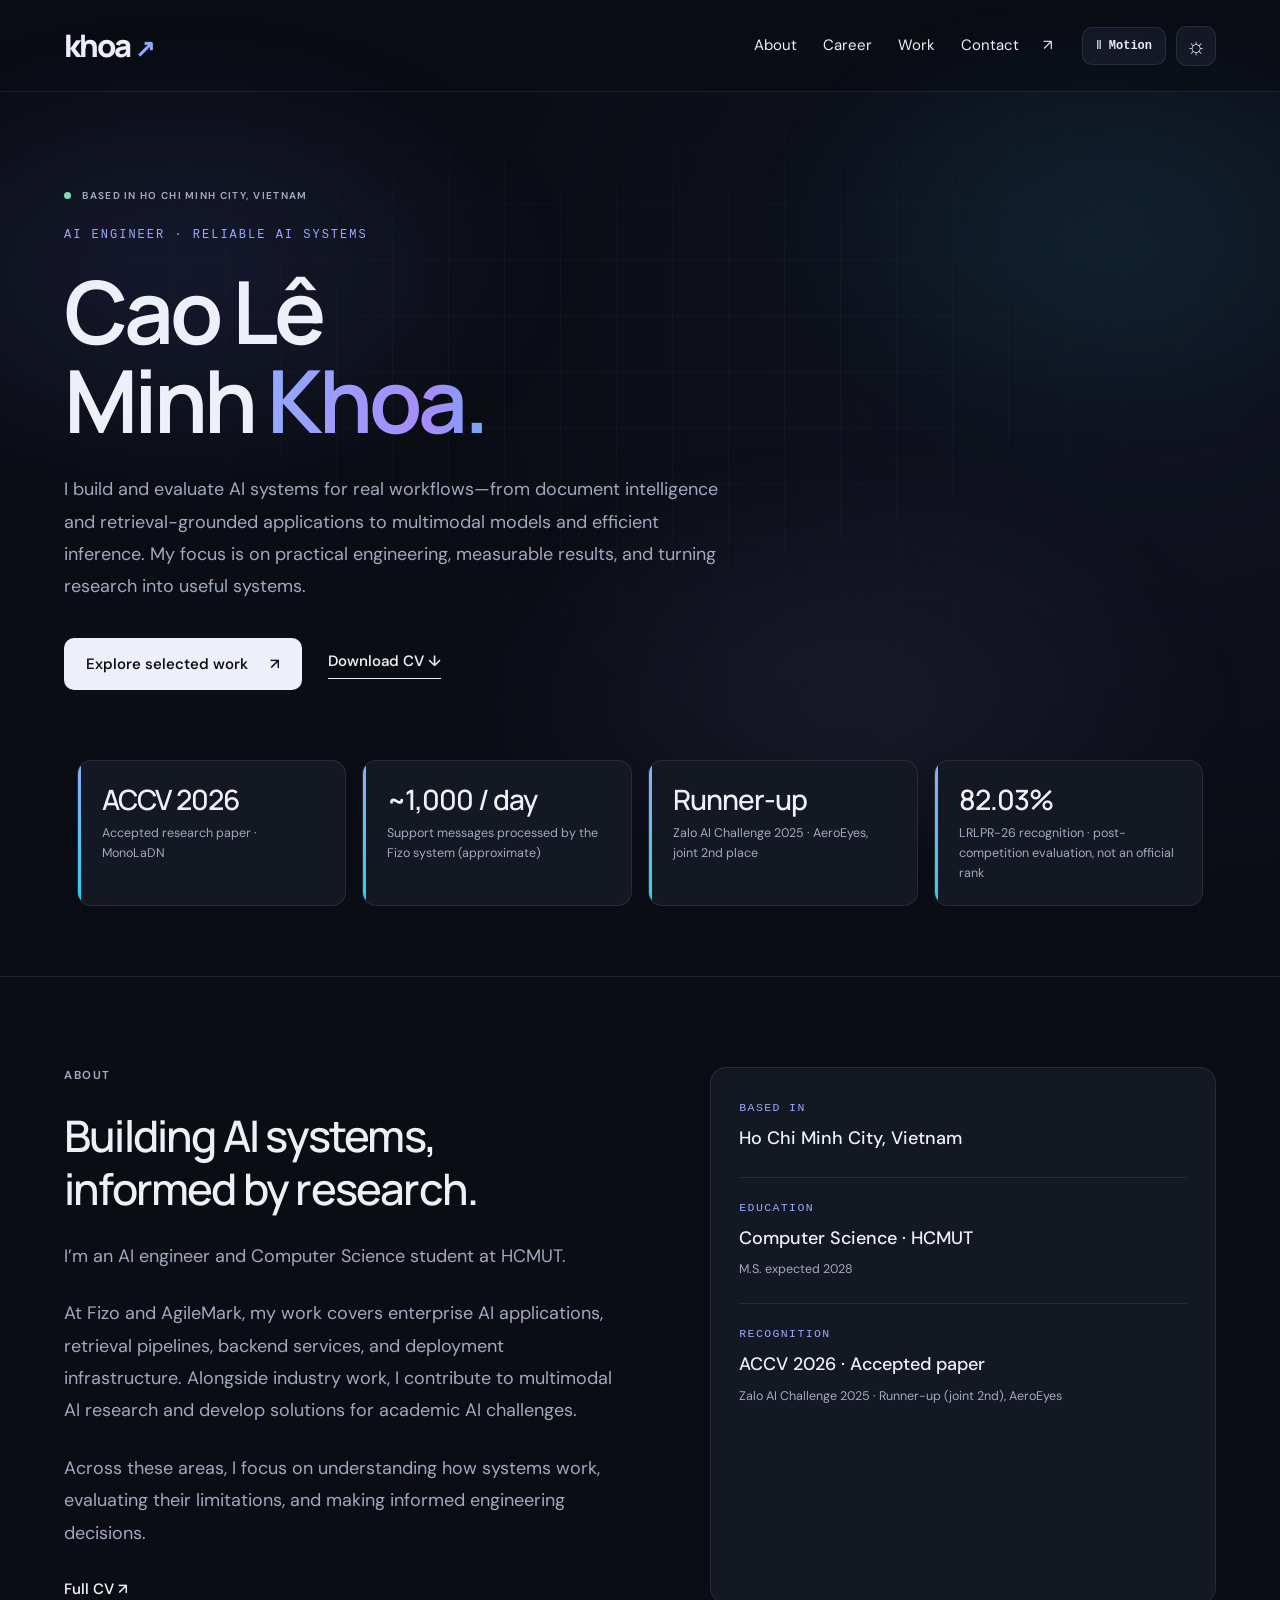
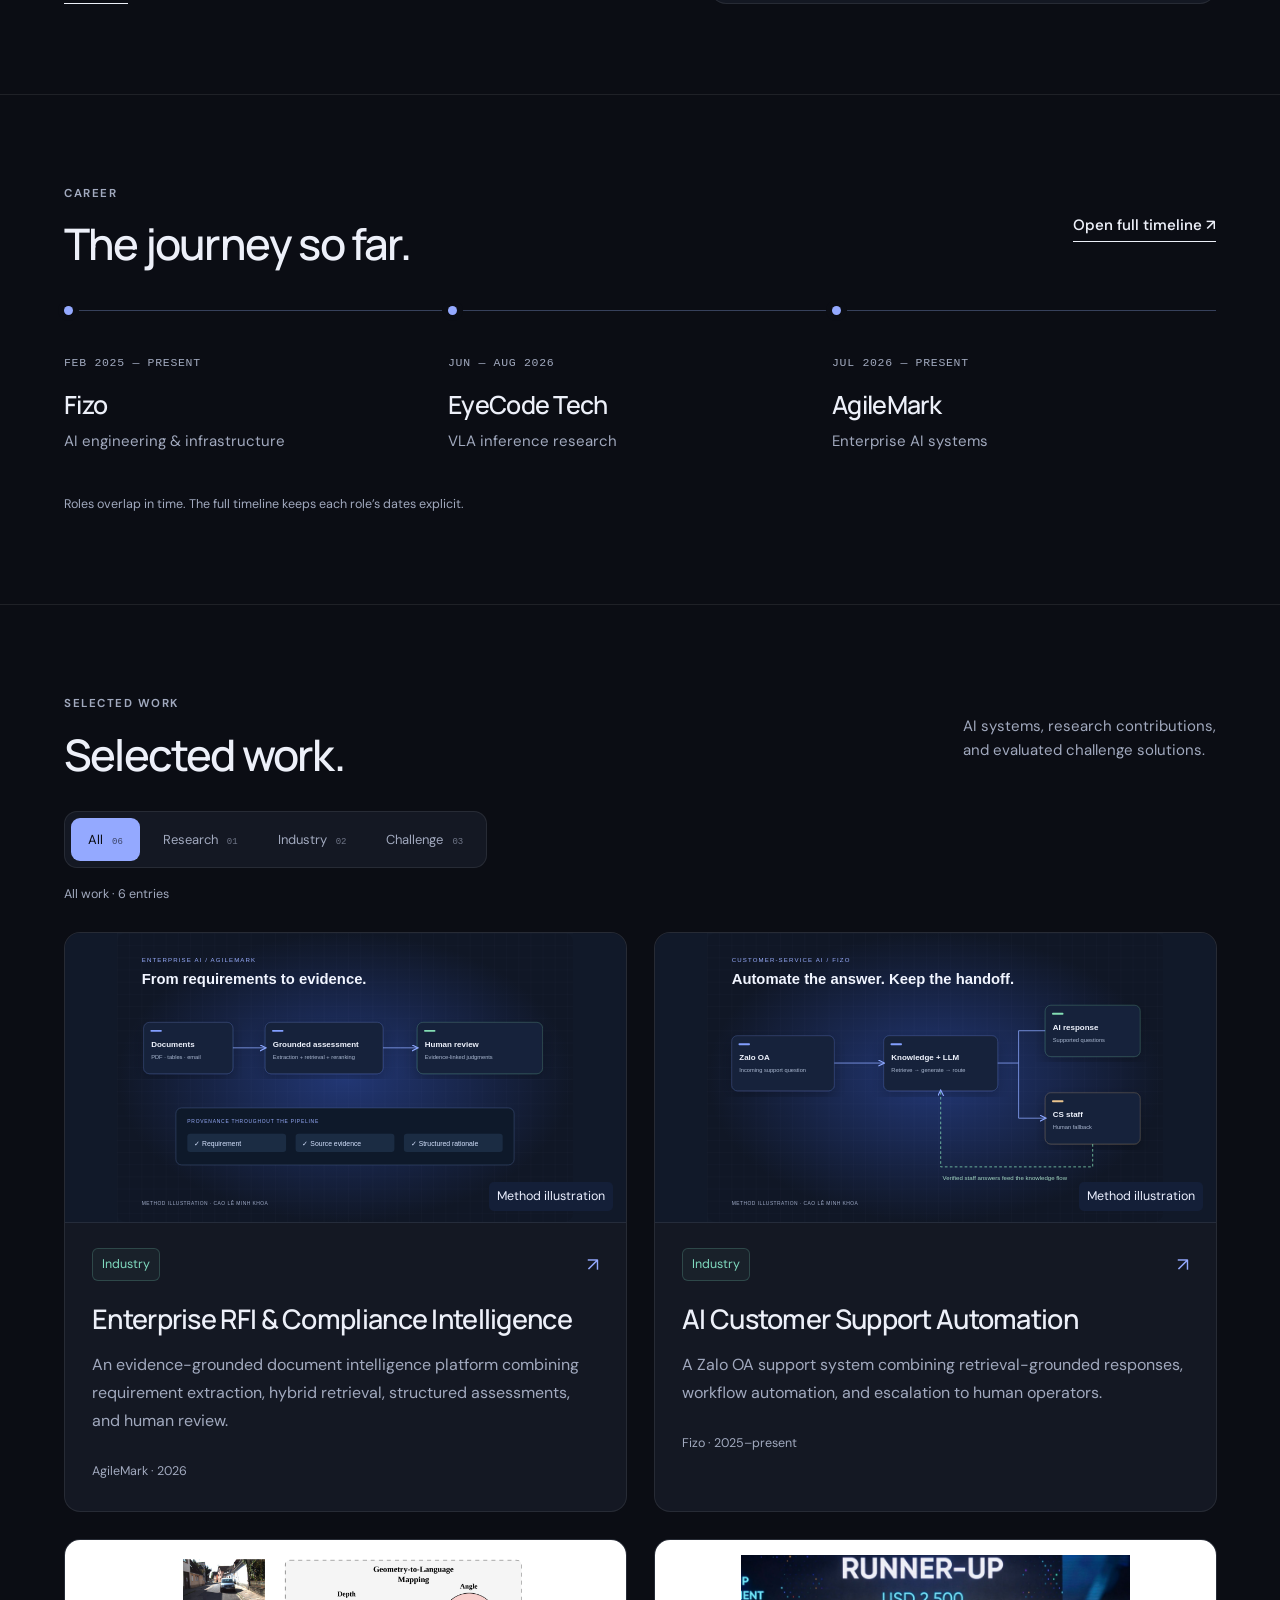
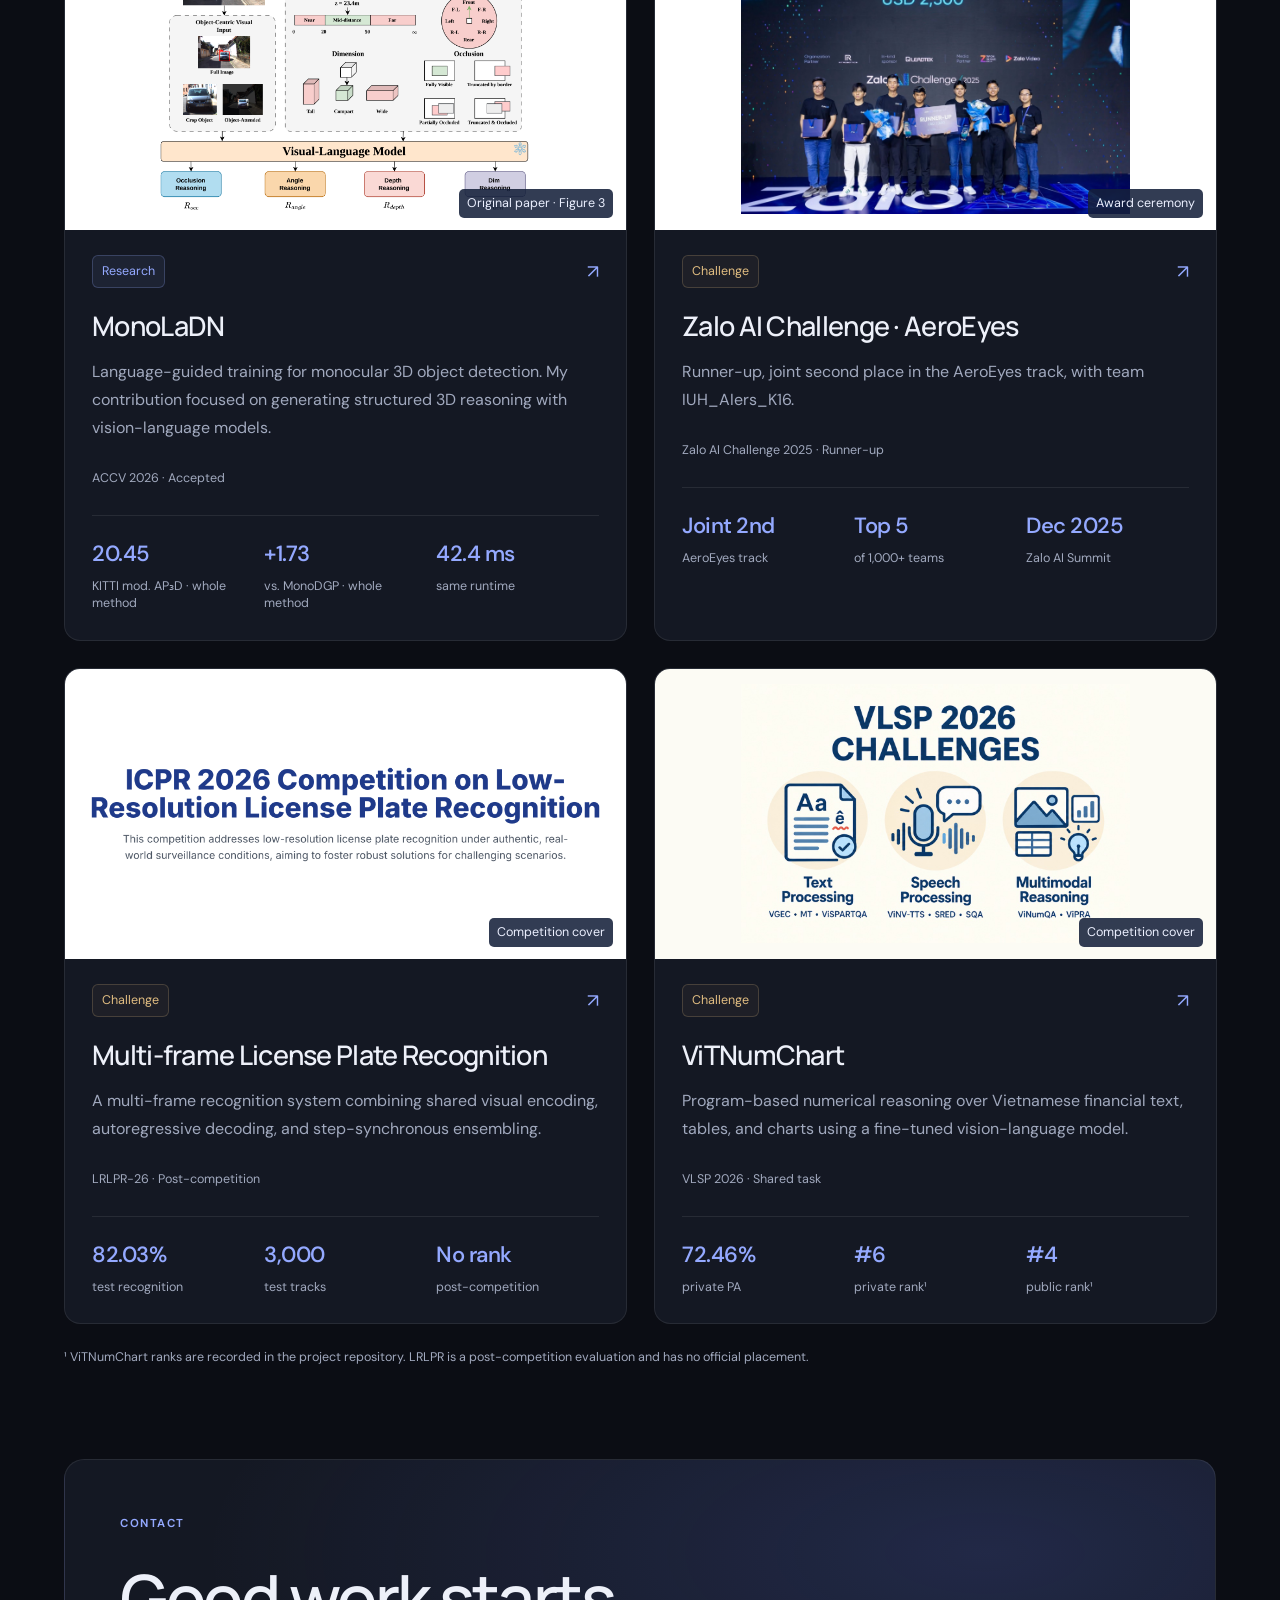
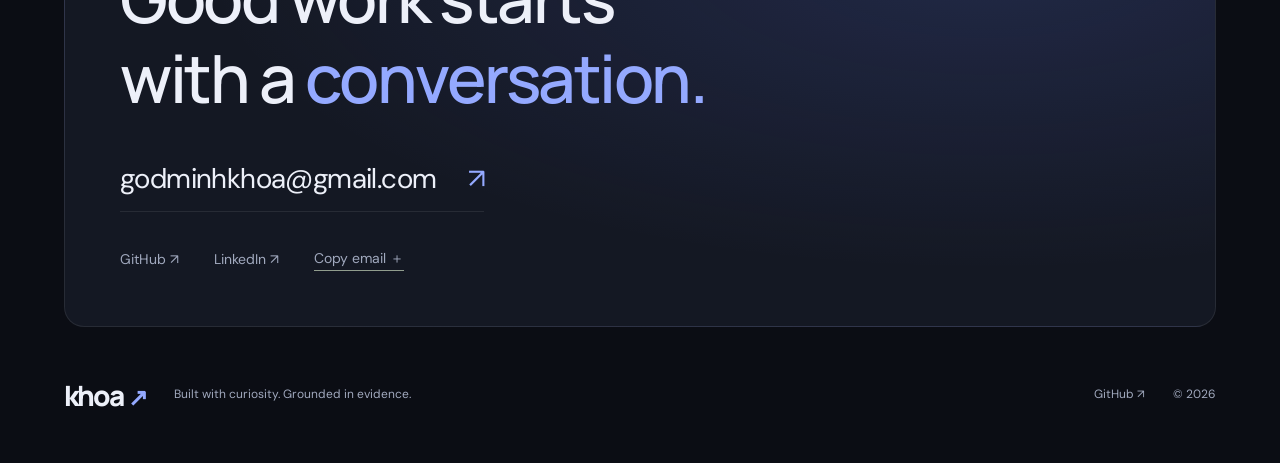
==== index.html @ c5e7ae1d "Add AeroEyes runner-up evidence page with award photo and sources Joint second place in the AeroEyes" ====
<!doctype html><html lang="en"><head><meta charset="utf-8"><meta name="viewport" content="width=device-width, initial-scale=1"><meta name="theme-color" content="#0b0d14"><title>AI Engineer — Cao Lê Minh Khoa</title><meta name="description" content="Cao Lê Minh Khoa is an AI engineer building and evaluating AI systems: document intelligence, retrieval-grounded applications, multimodal models and efficient inference."><meta property="og:type" content="website"><meta property="og:site_name" content="Cao Lê Minh Khoa"><meta property="og:title" content="AI Engineer — Cao Lê Minh Khoa"><meta property="og:description" content="Cao Lê Minh Khoa is an AI engineer building and evaluating AI systems: document intelligence, retrieval-grounded applications, multimodal models and efficient inference."><meta property="og:url" content="https://khoalearningcode.github.io/"><meta property="og:image" content="https://khoalearningcode.github.io/assets/og-image.png"><meta property="og:image:width" content="1200"><meta property="og:image:height" content="630"><meta property="og:image:alt" content="Cao Lê Minh Khoa — AI Engineer · Reliable AI Systems"><meta name="twitter:card" content="summary_large_image"><meta name="twitter:title" content="AI Engineer — Cao Lê Minh Khoa"><meta name="twitter:description" content="Cao Lê Minh Khoa is an AI engineer building and evaluating AI systems: document intelligence, retrieval-grounded applications, multimodal models and efficient inference."><meta name="twitter:image" content="https://khoalearningcode.github.io/assets/og-image.png"><link rel="canonical" href="https://khoalearningcode.github.io/"><link rel="icon" href="assets/favicon.svg" type="image/svg+xml"><link rel="stylesheet" href="assets/site.css?v=4"></head><body><a class="skip" href="#main">Skip to content</a><header><a class="brand" href="index.html" aria-label="Khoa home">khoa<span>↗</span></a><nav aria-label="Main navigation"><a href="index.html#about">About</a><a href="career.html">Career</a><a href="index.html#work">Work</a><a class="nav-contact" href="index.html#contact">Contact <span>↗</span></a></nav><div class="header-tools"><button class="motion-toggle" type="button" aria-pressed="false" aria-label="Pause decorative motion" title="Pause or resume decorative motion">Ⅱ Motion</button><button class="theme-toggle" type="button" aria-label="Switch to light theme" title="Change color theme">☼</button></div></header><main id="main"><section class="hero"><div class="hero-copy"><p class="eyebrow"><span class="status-dot"></span> BASED IN HO CHI MINH CITY, VIETNAM</p><p class="role-label">AI ENGINEER · RELIABLE AI SYSTEMS</p><h1>Cao Lê<br>Minh <em>Khoa.</em></h1><p class="intro">I build and evaluate AI systems for real workflows—from document intelligence and retrieval-grounded applications to multimodal models and efficient inference. My focus is on practical engineering, measurable results, and turning research into useful systems.</p><div class="hero-actions"><a class="button" href="#work">Explore selected work <span>↗</span></a><a class="text-link" href="assets/Cao-Le-Minh-Khoa-CV.pdf" target="_blank" rel="noopener">Download CV ↓</a></div><div class="hero-note"><span>ENGINEERING × RESEARCH</span><p>From evidence-backed AI workflows<br>to efficient visual intelligence.</p></div></div></section><section class="proof-strip" aria-label="Highlights"><div><strong>ACCV 2026</strong><span>Accepted research paper · MonoLaDN</span></div><div><strong>~1,000 / day</strong><span>Support messages processed by the Fizo system (approximate)</span></div><div><strong>Runner-up</strong><span><a href="projects/aeroeyes.html">Zalo AI Challenge 2025 · AeroEyes, joint 2nd place</a></span></div><div><strong>82.03%</strong><span>LRLPR-26 recognition · post-competition evaluation, not an official rank</span></div></section><section class="home-overview section" id="about"><div><p class="eyebrow">ABOUT</p><h2>Building AI systems,<br>informed by research.</h2><p>I’m an AI engineer and Computer Science student at HCMUT.</p><p>At Fizo and AgileMark, my work covers enterprise AI applications, retrieval pipelines, backend services, and deployment infrastructure. Alongside industry work, I contribute to multimodal AI research and develop solutions for academic AI challenges.</p><p>Across these areas, I focus on understanding how systems work, evaluating their limitations, and making informed engineering decisions.</p><a class="text-link" href="assets/Cao-Le-Minh-Khoa-CV.pdf" target="_blank" rel="noopener">Full CV ↗</a></div><div class="profile-facts"><div><span>BASED IN</span><strong>Ho Chi Minh City, Vietnam</strong></div><div><span>EDUCATION</span><strong>Computer Science · HCMUT</strong><small>M.S. expected 2028</small></div><div><span>RECOGNITION</span><strong>ACCV 2026 · Accepted paper</strong><small>Zalo AI Challenge 2025 · Runner-up (joint 2nd), AeroEyes</small></div></div></section><section class="career-preview section"><div class="section-heading"><div><p class="eyebrow">CAREER</p><h2>The journey so far.</h2></div><a class="text-link" href="career.html">Open full timeline ↗</a></div><div class="career-glance"><a href="career.html#fizo"><span>FEB 2025 — PRESENT</span><h3>Fizo</h3><p>AI engineering & infrastructure</p></a><a href="career.html#eyecode"><span>JUN — AUG 2026</span><h3>EyeCode Tech</h3><p>VLA inference research</p></a><a href="career.html#agilemark"><span>JUL 2026 — PRESENT</span><h3>AgileMark</h3><p>Enterprise AI systems</p></a></div><p class="timeline-note">Roles overlap in time. The full timeline keeps each role’s dates explicit.</p></section><section class="section work-hub" id="work"><div class="section-heading"><div><p class="eyebrow">SELECTED WORK</p><h2>Selected work.</h2></div><p>AI systems, research contributions,<br>and evaluated challenge solutions.</p></div><div class="work-filter-bar" role="group" aria-label="Filter work by activity type"><button type="button" data-filter="all" aria-pressed="true">All<span>05</span></button><button type="button" data-filter="research" aria-pressed="false">Research<span>01</span></button><button type="button" data-filter="industry" aria-pressed="false">Industry<span>02</span></button><button type="button" data-filter="challenge" aria-pressed="false">Challenge<span>02</span></button></div><p class="filter-summary" id="filter-status" role="status">All work · 5 entries</p><div class="activity-grid"><a class="activity-card" data-category="industry" href="projects/compliance.html"><div class="activity-image "><img src="assets/projects/compliance.svg" alt="RFI & compliance intelligence — Method illustration" loading="lazy"><span>Method illustration</span></div><div class="activity-copy"><p class="activity-meta"><span class="category-pill category-industry">Industry</span><span>↗</span></p><h3>Enterprise RFI &amp; Compliance Intelligence</h3><p>An evidence-grounded document intelligence platform combining requirement extraction, hybrid retrieval, structured assessments, and human review.</p><small>AgileMark · 2026</small></div></a><a class="activity-card" data-category="industry" href="projects/customer-support.html"><div class="activity-image "><img src="assets/projects/support.svg" alt="AI customer support — Method illustration" loading="lazy"><span>Method illustration</span></div><div class="activity-copy"><p class="activity-meta"><span class="category-pill category-industry">Industry</span><span>↗</span></p><h3>AI Customer Support Automation</h3><p>A Zalo OA support system combining retrieval-grounded responses, workflow automation, and escalation to human operators.</p><small>Fizo · 2025–present</small></div></a><a class="activity-card" data-category="research" href="projects/monoladn.html"><div class="activity-image original-media"><img src="assets/projects/monoladn-fig3.png" alt="MonoLaDN — Original paper · Figure 3" loading="lazy"><span>Original paper · Figure 3</span></div><div class="activity-copy"><p class="activity-meta"><span class="category-pill category-research">Research</span><span>↗</span></p><h3>MonoLaDN</h3><p>Language-guided training for monocular 3D object detection. My contribution focused on generating structured 3D reasoning with vision-language models.</p><small>ACCV 2026 · Accepted</small><div class="card-results"><div><strong>20.45</strong><span>KITTI mod. AP₃D · whole method</span></div><div><strong>+1.73</strong><span>vs. MonoDGP · whole method</span></div><div><strong>42.4 ms</strong><span>same runtime</span></div></div></div></a><a class="activity-card" data-category="challenge" href="projects/aeroeyes.html"><div class="activity-image original-media"><img src="assets/projects/zalo-runner-up.jpg" alt="Zalo AI Challenge 2025 award ceremony: the AeroEyes runner-up team on stage" loading="lazy"><span>Award ceremony</span></div><div class="activity-copy"><p class="activity-meta"><span class="category-pill category-challenge">Challenge</span><span>↗</span></p><h3>Zalo AI Challenge · AeroEyes</h3><p>Runner-up, joint second place in the AeroEyes track, with team IUH_AIers_K16.</p><small>Zalo AI Challenge 2025 · Runner-up</small><div class="card-results"><div><strong>Joint 2nd</strong><span>AeroEyes track</span></div><div><strong>Top 5</strong><span>of 1,000+ teams</span></div><div><strong>Dec 2025</strong><span>Zalo AI Summit</span></div></div></div></a><a class="activity-card" data-category="challenge" href="projects/lrlpr.html"><div class="activity-image original-media"><img src="assets/projects/lrlpr-competition.png" alt="ICPR 2026 Competition on Low-Resolution License Plate Recognition" loading="lazy"><span>Competition cover</span></div><div class="activity-copy"><p class="activity-meta"><span class="category-pill category-challenge">Challenge</span><span>↗</span></p><h3>Multi-frame License Plate Recognition</h3><p>A multi-frame recognition system combining shared visual encoding, autoregressive decoding, and step-synchronous ensembling.</p><small>LRLPR-26 · Post-competition</small><div class="card-results"><div><strong>82.03%</strong><span>test recognition</span></div><div><strong>3,000</strong><span>test tracks</span></div><div><strong>No rank</strong><span>post-competition</span></div></div></div></a><a class="activity-card" data-category="challenge" href="projects/vitnumchart.html"><div class="activity-image original-media"><img src="assets/projects/vitnumchart-competition.jpg" alt="VLSP 2026 Challenges: text processing, speech processing and multimodal reasoning" loading="lazy"><span>Competition cover</span></div><div class="activity-copy"><p class="activity-meta"><span class="category-pill category-challenge">Challenge</span><span>↗</span></p><h3>ViTNumChart</h3><p>Program-based numerical reasoning over Vietnamese financial text, tables, and charts using a fine-tuned vision-language model.</p><small>VLSP 2026 · Shared task</small><div class="card-results"><div><strong>72.46%</strong><span>private PA</span></div><div><strong>#6</strong><span>private rank¹</span></div><div><strong>#4</strong><span>public rank¹</span></div></div></div></a></div><p class="rank-footnote">¹ ViTNumChart ranks are recorded in the project repository. LRLPR is a post-competition evaluation and has no official placement.</p><div class="work-empty" hidden><p>No self projects to share yet.</p></div></section><section class="contact section" id="contact"><p class="eyebrow">CONTACT</p><h2>Good work starts<br>with a <em>conversation.</em></h2><a class="email-link" href="mailto:godminhkhoa@gmail.com">godminhkhoa@gmail.com <span>↗</span></a><div class="socials"><a href="https://github.com/khoalearningcode" target="_blank" rel="noopener">GitHub ↗</a><a href="https://www.linkedin.com/in/cao-khoa-1b09141b8/" target="_blank" rel="noopener">LinkedIn ↗</a><button id="copy-email" type="button">Copy email <span>＋</span></button><span id="copy-status" role="status"></span></div></section></main><footer><a class="brand" href="index.html">khoa<span>↗</span></a><p>Built with curiosity. Grounded in evidence.</p><a href="https://github.com/khoalearningcode">GitHub ↗</a><span>© 2026</span></footer><a class="to-top" href="#main" aria-label="Back to top">↑</a><dialog class="image-dialog"><button class="close-dialog" aria-label="Close image">×</button><img alt=""><p></p></dialog><script src="assets/main.js?v=13"></script><script src="assets/fx.js?v=2" defer></script></body></html>
---- assets/site.css ----
/* ===== style.css ===== */
@import url('https://fonts.googleapis.com/css2?family=DM+Sans:wght@400;450;500;550;600;650;700&family=Manrope:wght@400;500;600;650;700;750;800&display=swap');
:root{--paper:#f6f5f0;--ink:#202723;--muted:#626b65;--blue:#254ee8;--line:#dcded5;--serif:Georgia,'Times New Roman',serif}
*{box-sizing:border-box}
html{scroll-behavior:smooth;scroll-padding-top:100px}
body{margin:0;background:var(--paper);color:var(--ink);font-family:'DM Sans',sans-serif;font-size:16px;line-height:1.65}
a{color:inherit;text-decoration:none}
button{font:inherit}
a:focus-visible,button:focus-visible{outline:3px solid var(--blue);outline-offset:6px}
header,main,footer{max-width:1440px;margin:auto}
header{height:108px;padding:0 6%;display:flex;justify-content:space-between;align-items:center;border-bottom:1px solid var(--line)}
.brand{font-family:Manrope,sans-serif;font-weight:800;font-size:30px;letter-spacing:-2px}
.brand span{color:var(--blue);font-size:24px;margin-left:5px}
nav{display:flex;gap:36px;align-items:center;font-size:14px}
nav a:hover,.text-link:hover,.socials a:hover{color:var(--blue)}
.nav-contact{border-bottom:1px solid var(--ink);padding-bottom:4px;margin-left:24px}
.nav-contact span{margin-left:20px}
.hero{padding:90px 6% 70px;display:grid;grid-template-columns:1.25fr 1fr;gap:5%;align-items:center;min-height:730px}
.eyebrow{font-size:11px;letter-spacing:1.6px;font-weight:650;line-height:1.6;margin:0 0 25px}
.status-dot{display:inline-block;width:7px;height:7px;background:var(--blue);border-radius:50%;margin-right:8px}
h1,h2,h3,p{margin-top:0}
h1,h2,h3{font-family:Manrope,sans-serif;font-weight:550;line-height:1.12;letter-spacing:-2px}
h1{font-size:clamp(48px,5.3vw,78px);margin-bottom:28px}
em{font-family:var(--serif);font-weight:400;color:var(--blue)}
.intro{max-width:490px;color:var(--muted);font-size:17px;line-height:1.8}
.hero-actions{display:flex;align-items:center;gap:28px;margin-top:34px}
.button{display:inline-flex;background:var(--blue);color:white;padding:14px 24px;border-radius:3px;gap:32px;font-size:14px;font-weight:550;transition:background .2s,transform .2s}
.button:hover{background:#1738b1;transform:translateY(-2px)}
.text-link{font-size:14px;font-weight:550;border-bottom:1px solid currentColor;padding-bottom:4px}
.hero-note{display:flex;align-items:center;gap:24px;margin-top:65px}
.hero-note>span{font-size:9px;letter-spacing:1px;writing-mode:vertical-rl;transform:rotate(180deg)}
.hero-note p{font-size:12px;line-height:1.6;border-left:1px solid var(--line);padding-left:22px;margin:0;color:var(--muted)}
.section{padding:100px 6%}
.section-heading{display:flex;align-items:flex-end;justify-content:space-between;gap:30px;margin-bottom:42px}
.section-heading .eyebrow{margin-bottom:15px}
h2{font-size:clamp(32px,3.2vw,46px);margin-bottom:0}
.section-heading>p{color:var(--muted);font-size:14px;margin:0}
h3{font-size:25px;letter-spacing:-.7px;margin-bottom:12px}
.publication{display:grid;grid-template-columns:230px 1fr;gap:50px;padding:40px 0 50px;border-top:1px solid #d4d5ca}
.badge{font-size:9px;letter-spacing:1px;color:var(--blue);border:1px solid #254ee855;padding:5px 9px;display:inline-block;margin-bottom:15px}
.publication h3{font-size:26px;max-width:730px;line-height:1.35}
.authors{font-size:11px;color:var(--muted);max-width:650px}
.publication p:not(.authors){font-size:14px;color:var(--muted);max-width:700px}
.education{margin-top:45px}
.education .eyebrow{margin-bottom:14px}
.education p:not(.eyebrow){font-size:13px;margin-bottom:10px}
.education p span{display:block;font-size:11px;color:var(--muted)}
.contact{background:#e5e9df;position:relative}
.contact h2{font-size:clamp(42px,5.5vw,76px)}
.email-link{font-size:clamp(19px,2.3vw,32px);display:inline-block;border-bottom:1px solid #9ea99b;margin-top:38px;padding-bottom:9px;letter-spacing:-.6px}
.email-link span{color:var(--blue);margin-left:25px}
.socials{display:flex;gap:28px;align-items:center;margin-top:35px;font-size:13px;flex-wrap:wrap}
.socials button{background:none;border:0;padding:0;border-bottom:1px solid #919d8d;cursor:pointer;color:inherit}
.socials button:hover{color:var(--blue)}
#copy-status{font-size:12px;color:var(--blue)}
footer{padding:40px 6%;display:flex;align-items:center;gap:28px;font-size:11px;color:var(--muted)}
footer p{margin:0 auto 0 0}
.skip{position:fixed;top:-100px;left:20px;background:var(--blue);color:white;padding:12px;z-index:5}
.skip:focus{top:10px}
.case-main{padding:45px 6% 90px}
.back-link{font-size:13px;color:var(--muted)}
.case-hero{padding:65px 0 50px;max-width:900px}
.case-hero h1{font-size:clamp(44px,6vw,78px)}
.case-description{font-size:21px;color:var(--muted);max-width:680px}
.case-tags{font-size:12px;color:var(--blue)}
.case-flow{padding:65px 35px;background:#e8ece3;display:flex;justify-content:center;align-items:center;gap:20px;flex-wrap:wrap}
.case-flow span{border:1px solid #bdc7b4;background:var(--paper);padding:16px 24px;font-size:13px}
.case-flow span+span:before{content:'→';margin-left:-44px;margin-right:24px;color:var(--blue)}
.diagram-note{font-size:10px;color:var(--muted);margin-top:8px}
.case-layout{display:grid;grid-template-columns:1fr 2fr;gap:90px;margin:65px 0}
.case-layout aside p{font-size:14px;color:var(--muted)}
.case-layout aside h3{font-size:28px;color:var(--blue)}
.case-body section{margin-bottom:45px}
.case-body .eyebrow{margin-bottom:12px}
.case-body h2{font-size:29px;margin-bottom:20px}
.case-body p{color:var(--muted);font-size:16px}
.limits{border-top:1px solid var(--line);padding-top:28px}
.limits p{font-size:13px}
@media(min-width:1500px){body{border-left:1px solid var(--line);border-right:1px solid var(--line);max-width:1440px;margin:auto}
}
@media(max-width:900px){header{height:85px}
.hero{padding-top:65px;gap:0;grid-template-columns:1.25fr .85fr;min-height:630px}
.hero-note{margin-top:40px}
.hero h1{font-size:52px}
.intro{font-size:15px}
.section{padding-top:75px;padding-bottom:75px}
.publication{grid-template-columns:170px 1fr;gap:30px}
.case-layout{gap:40px}
}
@media(max-width:640px){header{padding:0 6%;height:78px}
nav{gap:18px;font-size:12px}
.nav-contact{display:none}
.brand{font-size:27px}
.hero{display:flex;flex-direction:column;padding-top:50px;padding-bottom:35px;align-items:stretch;min-height:0}
.hero .eyebrow{font-size:8px;letter-spacing:1.2px}
.hero h1{font-size:51px;letter-spacing:-2.6px}
.intro{font-size:15px}
.hero-actions{gap:24px;margin-top:27px}
.hero-note{margin-top:30px}
.section{padding:60px 6%}
.section-heading{display:block;margin-bottom:28px}
.section-heading>p{margin-top:18px;font-size:13px}
.section-heading>p br{display:none}
h2{font-size:33px;letter-spacing:-1.3px}
.publication{grid-template-columns:1fr;gap:24px;padding:28px 0 35px}
.publication h3{font-size:23px}
.education{margin-top:30px}
.contact h2{font-size:43px}
.email-link{font-size:21px;margin-top:28px}
.email-link span{margin-left:12px}
.socials{gap:24px;font-size:12px}
footer{flex-wrap:wrap;padding:28px 6%;gap:14px}
footer p{font-size:9px;width:calc(100% - 80px);margin:0}
footer>a:not(.brand){margin-left:auto}
.case-main{padding-top:30px}
.case-hero{padding-top:45px}
.case-hero h1{font-size:45px}
.case-hero .eyebrow{font-size:9px}
.case-description{font-size:18px}
.case-flow{flex-direction:column;padding:30px 20px;gap:25px}
.case-flow span{width:100%;text-align:center;position:relative}
.case-flow span+span:before{position:absolute;content:'↓';top:-28px;left:50%;margin:0}
.case-layout{grid-template-columns:1fr;gap:40px;margin:40px 0}
.case-layout aside{border-bottom:1px solid var(--line);padding-bottom:30px}
.case-body h2{font-size:27px}
.case-body p{font-size:15px}
}
@media(prefers-reduced-motion:reduce){html{scroll-behavior:auto}
*{transition:none!important}
}
/* Larger editorial typography and a more expressive visual system. */
:root{--paper:#f5f3ec;--ink:#18231f;--muted:#535f58;--blue:#244fe5;--line:#d1d7ca}
body{font-size:18px}
header{height:112px}
.brand{font-size:38px}
nav{font-size:17px;gap:40px}
.nav-contact{padding:9px 18px;border:1px solid #bbc5b7;border-radius:30px;margin-left:10px}
.hero{padding:76px 6% 65px;grid-template-columns:1.2fr 1fr;gap:4%;min-height:790px}
.hero h1{font-size:clamp(62px,6.4vw,94px);letter-spacing:-4.8px;line-height:1.04}
.hero h1 em{display:inline-block}
.eyebrow{font-size:13px;letter-spacing:1.5px}
.intro{font-size:20px;line-height:1.7;max-width:550px}
.hero-actions{margin-top:35px}
.button{font-size:17px;padding:17px 27px;border-radius:7px;box-shadow:0 8px 20px #244fe518}
.text-link{font-size:17px}
.hero-note{margin-top:42px}
.hero-note>span{font-size:10px}
.hero-note p{font-size:14px}
.section{padding-top:110px;padding-bottom:110px}
.section-heading{margin-bottom:48px}
.section-heading>p{font-size:17px;line-height:1.6}
h2{font-size:clamp(40px,4.1vw,60px);letter-spacing:-2.5px}
.publication{grid-template-columns:250px 1fr;padding-top:45px;gap:45px}
.badge{font-size:12px;padding:7px 12px;background:#ffffff66;border-radius:5px}
.publication h3{font-size:32px;line-height:1.3;letter-spacing:-1px}
.authors{font-size:14px;line-height:1.7}
.publication p:not(.authors){font-size:17px}
.education p:not(.eyebrow){font-size:17px}
.education p span{font-size:14px}
.contact{background:#17392e;color:#f2f5e8;border-radius:28px 28px 0 0}
.contact em{color:#dbff9b}
.contact .eyebrow{color:#cfdeb9}
.contact h2{font-size:clamp(55px,6.8vw,95px);letter-spacing:-4px}
.email-link{font-size:clamp(25px,3vw,42px);border-color:#9dad88}
.email-link span{color:#dbff9b}
.socials{font-size:16px;gap:35px}
.socials a:hover,.socials button:hover,#copy-status{color:#dbff9b}
footer{font-size:13px;padding-top:45px;padding-bottom:45px}
footer .brand{font-size:32px}
.case-hero h1{font-size:clamp(58px,6.8vw,92px);letter-spacing:-4px}
.case-description{font-size:25px}
.case-tags{font-size:16px}
.back-link{font-size:16px}
.case-flow{border-radius:15px;background:#e3e9da;padding:70px 30px}
.case-flow span{font-size:16px;border-radius:7px}
.diagram-note{font-size:12px}
.case-layout aside h3{font-size:34px}
.case-layout aside p{font-size:17px}
.case-body h2{font-size:36px}
.case-body p{font-size:19px}
.limits p{font-size:16px}
@media(max-width:1000px) and (min-width:641px){.hero h1{font-size:64px;letter-spacing:-3px}
.intro{font-size:18px}
.publication{grid-template-columns:190px 1fr;gap:30px}
.publication h3{font-size:28px}
}
@media(max-width:640px){header{height:84px}
.brand{font-size:32px}
nav{font-size:14px;gap:18px}
.hero{padding-top:48px;padding-bottom:35px;min-height:0}
.hero .eyebrow{font-size:10px;letter-spacing:1px}
.hero h1{font-size:57px;letter-spacing:-3.4px;line-height:1.06}
.intro{font-size:18px;line-height:1.7}
.hero-actions{gap:22px}
.button{font-size:15px;padding:15px 21px}
.text-link{font-size:16px}
.hero-note p{font-size:13px}
.section{padding-top:65px;padding-bottom:65px}
h2{font-size:39px;letter-spacing:-1.8px}
.section-heading>p{font-size:16px}
.publication{grid-template-columns:1fr;gap:24px}
.publication h3{font-size:27px}
.authors{font-size:13px}
.publication p:not(.authors){font-size:17px}
.contact{border-radius:20px 20px 0 0}
.contact h2{font-size:50px;letter-spacing:-2.5px}
.email-link{font-size:22px;letter-spacing:-.8px}
.socials{font-size:15px;gap:22px}
footer{font-size:12px}
footer p{font-size:11px}
.case-hero h1{font-size:51px;letter-spacing:-2.7px}
.case-description{font-size:21px}
.case-tags{font-size:14px}
.case-flow{padding:35px 22px}
.case-flow span{font-size:16px}
.case-body h2{font-size:32px}
.case-body p{font-size:18px}
.case-layout aside p{font-size:17px}
.limits p{font-size:15px}
}
@media(max-width:360px){.hero h1{font-size:49px}
.email-link{font-size:20px}
.hero-actions{gap:16px}
.button{padding:14px 17px}
}
/* ===== experience.css ===== */
:root{color-scheme:dark;--paper:#0b0d14;--ink:#edf0f9;--muted:#a1a9be;--blue:#94a9ff;--line:#ffffff15;--surface:#141823;--surface2:#1a2030;--green:#7ce0b5;--shadow:#0006}
html[data-theme=light]{color-scheme:light;--paper:#f4f6fc;--ink:#18223c;--muted:#56617a;--blue:#385bd2;--line:#253f6b20;--surface:#fff;--surface2:#e9eef9;--green:#1c8160;--shadow:#34497b13}
body{background:var(--paper);color:var(--ink);font-size:18px;max-width:none;border:0;background-image:radial-gradient(ellipse 700px 600px at 90% 6%,#5575de12,transparent);transition:background-color .3s,color .3s}
body:has(dialog[open]){overflow:hidden}
header,main,footer{max-width:1280px}
header{position:sticky;top:0;z-index:20;height:92px;padding:0 5%;background:color-mix(in srgb,var(--paper) 84%,transparent);backdrop-filter:blur(18px);border-bottom:1px solid var(--line);gap:30px}
.brand{font-size:31px;color:var(--ink)}
.brand span{color:var(--blue)}
nav{margin-left:auto;gap:26px;font-size:15px}
nav>a{padding:9px 0}
.nav-contact{border:0;margin:0;padding:9px 0}
.theme-toggle{width:40px;height:40px;display:grid;place-items:center;border:1px solid var(--line);border-radius:11px;background:var(--surface);color:var(--ink);font-size:23px;cursor:pointer;flex-shrink:0}
.theme-toggle:hover{border-color:var(--blue);background:var(--surface2)}
.hero{min-height:670px;padding:70px 5% 55px;grid-template-columns:1fr 1fr;gap:7%;align-items:center}
.hero .eyebrow{font-size:10px;letter-spacing:1.3px;margin-bottom:22px;color:var(--muted)}
.role-label{font-family:monospace;font-size:12px;letter-spacing:2px;color:var(--blue);margin-bottom:20px}
.hero h1{font-size:clamp(64px,6.8vw,91px);line-height:1.03;letter-spacing:-4px;margin-bottom:28px;font-weight:650}
.hero h1 em{font:inherit;color:var(--blue)}
.intro{font-size:18px;line-height:1.8;color:var(--muted);max-width:510px}
.hero-actions{gap:26px}
.button{background:var(--ink);color:var(--paper);border-radius:10px;box-shadow:none;font-size:15px;padding:14px 22px;gap:22px}
.button:hover{background:var(--blue);color:var(--paper);box-shadow:0 12px 25px #647ed322}
.text-link{font-size:15px;color:var(--ink)}
.text-link:hover{color:var(--blue)}
.hero-note{display:none}
.status-dot{background:var(--green);box-shadow:0 0 10px #7ce0b545}
.prompt{color:#7ce0b5;margin-right:7px}
.section{padding:90px 5%}
.eyebrow{color:var(--muted);font-size:11px}
.section-heading{gap:30px;align-items:center;margin-bottom:30px}
h2{font-size:clamp(34px,3.4vw,47px);letter-spacing:-1.8px;line-height:1.2}
h2 em{font:inherit;color:var(--blue)}
.section-heading>p{font-size:15px;color:var(--muted)}
.publication{display:grid;grid-template-columns:.85fr 1.15fr;border:1px solid var(--line);border-radius:18px;background:var(--surface);padding:27px;gap:30px;align-items:center;box-shadow:0 20px 80px #00000009}
.publication h3{font-size:24px;line-height:1.35;letter-spacing:-.5px}
.badge{font-size:10px;background:#92aaff14;border-color:#92aaff44;color:var(--blue);padding:6px 10px}
.publication .authors{font-size:12px;color:var(--muted)}
.publication p:not(.authors){font-size:15px;color:var(--muted)}
.authors strong{color:var(--ink)}
.education{background:var(--surface);border:1px solid var(--line);border-radius:12px;padding:24px;margin-top:35px}
.education p:not(.eyebrow){font-size:15px}
.education p span{font-size:12px;color:var(--muted)}
.contact{border:1px solid var(--line);border-radius:20px;margin:0 5%;padding:55px;background:radial-gradient(ellipse at 80% 20%,#637bf82b,transparent 60%),var(--surface);color:var(--ink)}
.contact .eyebrow{color:var(--blue)}
.contact h2{font-size:clamp(44px,5.2vw,68px);letter-spacing:-2.5px}
.contact em{font:inherit;color:var(--blue)}
.email-link{font-size:28px;border-color:var(--line)}
.email-link span{color:var(--blue)}
.socials{font-size:14px;color:var(--muted)}
.socials a:hover,.socials button:hover,#copy-status{color:var(--blue)}
footer{padding:45px 5%;font-size:12px;color:var(--muted)}
footer .brand{font-size:28px}
.to-top{position:fixed;right:25px;bottom:25px;width:42px;height:42px;border:1px solid var(--line);border-radius:12px;background:var(--surface);display:grid;place-items:center;color:var(--ink);font-size:24px;box-shadow:0 5px 20px var(--shadow);opacity:0;transform:translateY(15px);transition:opacity .3s,transform .3s;pointer-events:none;z-index:15}
.to-top.visible{opacity:1;transform:none;pointer-events:auto}
.image-dialog{width:min(95vw,1500px);max-height:92vh;border:1px solid #8aa0ff55;border-radius:15px;background:var(--surface);padding:50px 20px 20px;color:var(--ink);box-shadow:0 35px 150px #0009}
.image-dialog::backdrop{background:#050811d9;backdrop-filter:blur(12px)}
.image-dialog img{display:block;max-width:100%;max-height:73vh;margin:auto;object-fit:contain;background:white;border-radius:6px}
.image-dialog p{font-size:13px;color:var(--muted);margin:17px 10px 0}
.close-dialog{position:absolute;right:12px;top:8px;border:0;background:none;color:var(--ink);font-size:30px;cursor:pointer;width:35px;height:35px}
.case-main{padding:40px 5% 80px}
.case-hero{padding-top:55px}
.case-hero h1{font-size:clamp(48px,5.4vw,74px);letter-spacing:-2.8px}
.case-description{font-size:22px}
.case-tags{font-size:14px;color:var(--blue)}
.case-cover{margin:10px 0 40px}
.case-cover button,.source-figure button{padding:0;border:1px solid var(--line);border-radius:15px;background:var(--surface);overflow:hidden;width:100%;cursor:zoom-in;display:block}
.case-cover img{width:100%;max-height:550px;object-fit:cover;display:block}
.case-cover figcaption,.source-figure figcaption{font-size:12px;color:var(--muted);margin-top:10px}
.case-flow{background:var(--surface);border:1px solid var(--line);border-radius:15px}
.case-flow span{background:var(--surface2);color:var(--ink);border-color:var(--line);font-size:14px}
.case-flow span+span:before{color:var(--blue)}
.diagram-note{color:var(--muted)}
.case-layout{gap:70px}
.case-layout aside p,.case-body p{color:var(--muted)}
.case-layout aside h3{color:var(--blue);font-size:30px}
.case-body h2{font-size:30px}
.case-body p{font-size:17px}
.limits{border-color:var(--line)}
.limits p{font-size:14px}
.source-figure{margin:25px 0}
.source-figure img{width:100%;display:block;background:#fff;padding:10px}
.page-progress{position:fixed;left:0;top:0;height:2px;background:var(--blue);width:0;z-index:50;box-shadow:0 0 12px var(--blue)}
@keyframes float{0%,100%{transform:translateY(0)}50%{transform:translateY(-9px)}}
@keyframes blink{50%{opacity:0}}
@media(min-width:1500px){body{max-width:none;border:0}
}
@media(max-width:1000px) and (min-width:641px){.hero{gap:30px}
.hero h1{font-size:70px}
.publication{grid-template-columns:1fr;padding:24px}
.hero .eyebrow{font-size:9px}
.contact{padding:45px}
}
@media(max-width:640px){header{height:76px;padding:0 6%;gap:15px}
.brand{font-size:28px}
nav{gap:17px;font-size:13px}
.nav-contact{display:none}
.theme-toggle{width:33px;height:33px;font-size:20px;border-radius:9px}
.hero{padding:45px 6% 35px;display:flex;flex-direction:column;gap:25px;min-height:0}
.hero .eyebrow{font-size:9px;letter-spacing:1px;margin-bottom:22px}
.role-label{font-size:10px;letter-spacing:1.5px}
.hero h1{font-size:67px;letter-spacing:-3.6px;margin-bottom:24px}
.intro{font-size:17px}
.hero-actions{gap:25px;margin-top:28px}
.button{font-size:14px;padding:13px 20px}
.text-link{font-size:14px}
.section{padding:60px 6%}
.section-heading{display:block;margin-bottom:24px}
.section-heading>p{font-size:15px;margin-top:16px}
h2{font-size:34px;letter-spacing:-1.4px}
.eyebrow{font-size:10px;letter-spacing:1.2px}
.publication{grid-template-columns:1fr;padding:18px;gap:22px}
.publication h3{font-size:23px}
.publication .authors{font-size:12px}
.publication p:not(.authors){font-size:15px}
.education{padding:20px;margin-top:25px}
.contact{margin:0 6%;padding:35px 23px;border-radius:16px}
.contact h2{font-size:37px;letter-spacing:-1.7px}
.email-link{font-size:20px;letter-spacing:-.7px}
.email-link span{margin-left:8px}
.socials{font-size:13px;gap:18px;margin-top:25px}
.socials button{font-size:13px}
footer{padding:35px 6%;font-size:11px}
footer p{font-size:10px}
.to-top{right:15px;bottom:15px;width:35px;height:35px;font-size:20px}
.image-dialog{padding:45px 10px 15px;border-radius:12px}
.image-dialog p{font-size:11px}
.case-main{padding:30px 6% 60px}
.case-hero{padding-top:40px}
.case-hero h1{font-size:45px;letter-spacing:-2px}
.case-description{font-size:19px}
.case-tags{font-size:12px}
.case-cover{margin:0 0 30px}
.case-cover button{border-radius:12px}
.case-layout{grid-template-columns:1fr;gap:35px}
.case-layout aside{border-color:var(--line)}
.case-layout aside p{font-size:16px}
.case-body h2{font-size:28px}
.case-body p{font-size:17px}
.limits p{font-size:14px}
.back-link{font-size:14px}
.case-flow{padding:30px 20px}
.case-flow span{font-size:14px}
}
@media(max-width:360px){nav{gap:11px;font-size:12px}
header{gap:10px}
.hero h1{font-size:61px}
.email-link{font-size:18px}
}
@media(prefers-reduced-motion:reduce){html{scroll-behavior:auto}
}
.motion-toggle{background:transparent;border:1px solid #91a7dd30;border-radius:5px;padding:3px 5px;font:8px monospace;color:#9db9e1;cursor:pointer}
.motion-toggle:hover{border-color:#9db9e1;color:#fff}
/* Original paper imagery takes the place of the decorative AI console. */
.paper-feature{background:var(--surface);border:1px solid var(--line);border-radius:18px;padding:19px;box-shadow:0 20px 70px #0002;transform:rotate(1deg)}
.paper-story{max-width:1000px;margin:0 auto 65px}
.paper-story>p:not(.eyebrow){color:var(--muted);font-size:18px;max-width:800px;margin-top:25px}
.paper-story h2{font-size:40px;margin-bottom:25px}
.paper-story .source-figure{margin-top:35px}
.paper-story .source-figure img{padding:25px}
.paper-steps{display:grid;grid-template-columns:repeat(3,1fr);gap:28px;margin-top:35px}
.paper-steps article{border-top:1px solid var(--line);padding-top:22px}
.paper-steps article>span{font-size:12px;color:var(--blue)}
.paper-steps h3{font-size:21px;margin-top:15px}
.paper-steps p{font-size:15px;color:var(--muted)}
.paper-case .case-hero{max-width:1050px}
.paper-case .authors{font-size:15px;max-width:800px}
.paper-case .case-hero h1 em{font:inherit;color:var(--blue)}
@media(max-width:900px) and (min-width:641px){.paper-feature{padding:14px}
}
@media(max-width:640px){.paper-feature{margin-top:20px;padding:15px;transform:none;width:100%}
.paper-story{margin-bottom:45px}
.paper-story h2{font-size:31px}
.paper-story>p:not(.eyebrow){font-size:17px}
.paper-story .source-figure img{padding:10px}
.paper-steps{grid-template-columns:1fr;gap:20px}
.paper-steps h3{font-size:22px}
.paper-case .authors{font-size:13px}
}
/* ===== structure.css ===== */
/* A shared hierarchy: overview → career / work channels → case studies. */
nav a[aria-current=page]{color:var(--blue)}
.home-overview{display:grid;grid-template-columns:1.1fr 1fr;gap:90px;border-top:1px solid var(--line)}
.home-overview>div>p:not(.eyebrow){font-size:18px;line-height:1.8;color:var(--muted);margin:25px 0}
.profile-facts{background:var(--surface);border:1px solid var(--line);border-radius:16px;padding:10px 28px}
.profile-facts>div{padding:23px 0;border-bottom:1px solid var(--line);display:flex;flex-direction:column}
.profile-facts>div:last-child{border:0}
.profile-facts span{font:10px monospace;letter-spacing:1.4px;color:var(--blue);margin-bottom:10px}
.profile-facts strong{font-size:18px;font-weight:500}
.profile-facts small{font-size:12px;color:var(--muted);margin-top:6px}
.career-preview{border-top:1px solid var(--line);border-bottom:1px solid var(--line)}
.career-preview .section-heading{margin-bottom:40px}
.career-glance{display:grid;grid-template-columns:repeat(3,1fr);gap:0}
.career-glance a{border-top:1px solid #7d92ca65;padding:35px 28px 15px 0;position:relative;transition:color .2s}
.career-glance a:before{content:'';position:absolute;width:9px;height:9px;top:-5px;left:0;border-radius:50%;background:var(--blue);box-shadow:0 0 0 6px var(--paper)}
.career-glance a:hover h3{color:var(--blue)}
.career-glance span{font:10px monospace;color:var(--muted);letter-spacing:.7px}
.career-glance h3{font-size:25px;margin:15px 0 10px}
.career-glance p{font-size:15px;color:var(--muted);margin-bottom:0}
.timeline-note{font-size:12px;color:var(--muted);margin:25px 0 0}
.work-hub .section-heading>p{max-width:340px}
.page-intro{padding:65px 0 60px;max-width:970px}
.page-intro .eyebrow{margin-bottom:24px}
.page-intro h1{font-size:clamp(48px,5vw,70px);line-height:1.12;letter-spacing:-2.6px}
.page-intro>p:not(.eyebrow){font-size:20px;color:var(--muted);line-height:1.75;max-width:760px;margin:25px 0}
.career-main{padding:0 5% 90px}
.career-columns{display:grid;grid-template-columns:1.7fr 1fr;gap:65px;padding-top:25px}
.lane-title{border-bottom:1px solid var(--line);padding-bottom:22px;margin-bottom:0}
.timeline-entry{display:grid;grid-template-columns:150px 1fr;gap:25px;position:relative;padding:45px 0 45px 22px;border-left:1px solid #8a9bc74a;margin-left:5px}
.timeline-entry:before{content:'';position:absolute;left:-5px;top:50px;width:9px;height:9px;border-radius:50%;background:var(--blue);box-shadow:0 0 0 6px var(--paper)}
.timeline-entry:after{content:'';position:absolute;bottom:0;left:22px;right:0;height:1px;background:var(--line)}
.timeline-entry:last-child{border-left-color:transparent}
.timeline-date{font:10px monospace;color:var(--blue);line-height:1.9;letter-spacing:.3px}
.timeline-date span{display:block;color:var(--muted);font-family:'DM Sans',sans-serif;font-size:11px;margin-top:10px}
.entry-kind{font:9px monospace;letter-spacing:1.2px;color:var(--muted)}
.timeline-entry h2{font-size:30px;letter-spacing:-1px;margin:10px 0}
.timeline-entry h3{font-size:18px;font-weight:500;letter-spacing:-.3px;color:var(--muted);margin:0 0 20px}
.timeline-entry p{font-size:16px;color:var(--muted);line-height:1.8}
.timeline-entry a,.career-panel a{color:var(--blue);font-size:13px}
.career-sidebar{padding-top:0}
.career-panel{border:1px solid var(--line);border-radius:14px;padding:25px;background:var(--surface);margin-bottom:25px}
.career-panel .eyebrow{margin-bottom:8px}
.career-panel article{padding:22px 0;border-top:1px solid var(--line)}
.career-panel article:first-of-type{border-top:0}
.career-panel article:last-child{padding-bottom:0}
.career-panel article>span{font:10px monospace;color:var(--blue)}
.career-panel h3{font-size:21px;margin:13px 0 10px;letter-spacing:-.5px}
.career-panel p{font-size:14px;color:var(--muted);margin:0}
.channel-next{border:1px solid var(--line);border-radius:12px;padding:20px 24px;display:flex;justify-content:space-between;font-size:14px;background:var(--surface)}
.channel-next span{color:var(--blue)}
.case-main>.back-link{color:var(--blue);font-size:14px}
.paper-case .case-hero h1{font-size:clamp(48px,5.4vw,74px)}
@media(max-width:1000px) and (min-width:641px){.home-overview{gap:40px}
.career-columns{grid-template-columns:1.5fr 1fr;gap:30px}
.timeline-entry{grid-template-columns:1fr;gap:15px}
.timeline-date span{display:inline;margin-left:10px}
}
@media(max-width:640px){nav{gap:15px}
.home-overview{grid-template-columns:1fr;gap:30px}
.home-overview>div>p:not(.eyebrow){font-size:17px}
.profile-facts{padding:0 22px}
.profile-facts strong{font-size:17px}
.profile-facts small{font-size:11px}
.career-glance{grid-template-columns:1fr}
.career-glance a{border-top:0;border-left:1px solid #7d92ca65;padding:0 0 32px 25px;margin-left:5px}
.career-glance a:last-child{border-color:transparent;padding-bottom:0}
.career-glance a:before{top:4px;left:-5px}
.career-glance span{font-size:9px}
.career-glance h3{font-size:24px;margin-top:10px}
.career-glance p{font-size:14px}
.career-preview .section-heading .text-link{display:inline-block;margin-top:20px}
.timeline-note{font-size:11px}
.page-intro{padding:45px 0 35px}
.page-intro h1{font-size:44px;letter-spacing:-2px}
.page-intro>p:not(.eyebrow){font-size:17px}
.career-main{padding:0 6% 60px}
.career-columns{grid-template-columns:1fr;gap:35px;padding-top:10px}
.timeline-entry{grid-template-columns:1fr;gap:14px;padding:30px 0 35px 23px}
.timeline-entry:before{top:34px}
.timeline-date{font-size:10px}
.timeline-date span{display:inline;margin-left:10px;font-size:10px}
.timeline-entry h2{font-size:29px}
.timeline-entry h3{font-size:18px}
.timeline-entry p{font-size:16px}
.career-panel{padding:23px}
.paper-case .case-hero h1{font-size:45px}
}
/* Work is filtered by activity, alongside the separate career timeline. */
.work-filter-bar{display:flex;gap:6px;align-items:center;flex-wrap:wrap;padding:6px;border:1px solid var(--line);background:var(--surface);border-radius:13px;width:max-content;max-width:100%;margin:30px 0 16px}
.work-filter-bar button{border:0;background:transparent;border-radius:9px;padding:11px 17px;font-size:13px;color:var(--muted);cursor:pointer;transition:background .2s,color .2s}
.work-filter-bar button span{font:9px monospace;margin-left:9px;opacity:.65}
.work-filter-bar button[aria-pressed=true]{background:var(--blue);color:var(--paper)}
.work-filter-bar button:hover{background:var(--surface2);color:var(--ink)}
.work-filter-bar button[aria-pressed=true]:hover{background:var(--blue);color:var(--paper)}
.filter-summary{font-size:12px;color:var(--muted);margin:0 0 27px}
.activity-grid{display:grid;grid-template-columns:1fr 1fr;gap:27px}
.activity-card{display:block;background:var(--surface);border:1px solid var(--line);border-radius:16px;overflow:hidden;transition:transform .3s,border-color .3s,box-shadow .3s}
.activity-card:hover{transform:translateY(-5px);border-color:#93a7f36b;box-shadow:0 15px 40px var(--shadow)}
.activity-card[hidden]{display:none!important}
.activity-image{height:290px;position:relative;background:#111929;border-bottom:1px solid var(--line);overflow:hidden}
.activity-image img{width:100%;height:100%;object-fit:contain;display:block;transition:transform .4s}
.activity-card:hover .activity-image img{transform:scale(1.025)}
.activity-image.original-media{background:white;padding:15px}
.activity-image>span{position:absolute;bottom:11px;right:13px;font-size:8px;background:#15203bdf;color:#ecf0ff;border-radius:5px;padding:4px 8px}
.activity-copy{padding:25px 27px 27px}
.activity-meta{display:flex;align-items:center;justify-content:space-between;margin-bottom:20px}
.activity-meta>span:last-child{font-size:19px;color:var(--blue)}
.category-pill{display:inline-block;border-radius:6px;font-size:10px;padding:5px 9px;border:1px solid #96acff3b;background:#96acff13;color:var(--blue)}
.category-industry{color:#7fd9be;background:#7fd9be0c;border-color:#7fd9be35}
.category-challenge{color:#e1bd81;background:#e1bd810c;border-color:#e1bd8135}
html[data-theme=light] .category-industry{color:#247761}
html[data-theme=light] .category-challenge{color:#906223}
.activity-copy h3{font-size:27px;line-height:1.3;letter-spacing:-.7px}
.activity-copy>p:not(.activity-meta){font-size:16px;color:var(--muted);line-height:1.75;margin:15px 0 20px}
.activity-copy small{font-size:11px;color:var(--muted)}
@media(max-width:640px){.work-filter-bar{gap:4px;padding:5px;margin-top:25px;width:100%;border-radius:12px}
.work-filter-bar button{font-size:11px;padding:10px 12px}
.work-filter-bar button span{font-size:8px;margin-left:6px}
.filter-summary{font-size:11px}
.activity-grid{grid-template-columns:1fr;gap:23px}
.activity-image{height:225px}
.activity-copy{padding:22px}
.activity-copy h3{font-size:25px}
.activity-copy>p:not(.activity-meta){font-size:15px}
.activity-copy small{font-size:11px}
.category-pill{font-size:9px}
.activity-meta{margin-bottom:15px}
}
.work-empty{padding:55px 25px;text-align:center;background:var(--surface);border:1px dashed var(--line);border-radius:14px;color:var(--muted);font-size:16px}
.work-empty[hidden]{display:none}
.work-empty p{margin:0}
.result-stats{display:grid;grid-template-columns:repeat(3,1fr);gap:17px;margin:35px 0 55px}
.result-stats>div{padding:23px 25px;background:var(--surface);border:1px solid var(--line);border-radius:13px;display:flex;flex-direction:column;gap:9px}
.result-stats strong{font-size:32px;font-weight:550;letter-spacing:-1px;color:var(--blue)}
.result-stats span{font-size:12px;color:var(--muted);line-height:1.6}
.results-section{margin:30px 0 65px}
.evidence-block{margin:30px 0 40px}
.evidence-block h3{font-size:25px;line-height:1.4;letter-spacing:-.6px;margin-bottom:22px}
.results-scroll{overflow:auto;border:1px solid var(--line);border-radius:12px;background:var(--surface)}
.results-scroll table{width:100%;border-collapse:collapse;min-width:620px;font-size:14px;text-align:left}
.results-scroll th{font-weight:550;color:var(--muted);background:var(--surface2);font-size:12px;padding:16px 19px;white-space:nowrap;border-bottom:1px solid var(--line)}
.results-scroll td{padding:15px 19px;border-bottom:1px solid var(--line);font-variant-numeric:tabular-nums}
.results-scroll tr:last-child td{border-bottom:0}
.results-scroll .ours{background:#91a5f913;color:var(--ink);font-weight:600}
.results-scroll .ours td:first-child{color:var(--blue)}
.evidence-note{font-size:12px;color:var(--muted);line-height:1.85;margin-top:15px;max-width:1050px}
.evidence-note a{color:var(--blue);text-decoration:underline}
.paper-diagram .figure-heading{margin:0 0 25px}
.paper-diagram h2{font-size:32px;margin-top:0}
.paper-diagram img{max-height:760px;background:white;object-fit:contain;padding:13px}
.paper-diagram figcaption a{color:var(--blue);margin-left:10px;display:inline-block}
.card-results{display:grid;grid-template-columns:repeat(3,1fr);gap:10px;margin-top:24px;padding-top:20px;border-top:1px solid var(--line)}
.card-results>div{display:flex;flex-direction:column;gap:5px}
.card-results strong{font-size:22px;color:var(--blue);font-weight:550;letter-spacing:-.5px}
.card-results span{font-size:9px;color:var(--muted)}
.rank-footnote{font-size:11px;color:var(--muted);margin:22px 0 0;line-height:1.8}
.paper-case .result-stats,.paper-case .results-section{max-width:1000px;margin-left:auto;margin-right:auto}
@media(max-width:640px){.result-stats{gap:9px;margin:25px 0 40px}
.result-stats>div{padding:15px 12px}
.result-stats strong{font-size:23px;letter-spacing:-.7px}
.result-stats span{font-size:9px}
.results-section{margin-bottom:45px}
.evidence-block h3{font-size:22px}
.results-scroll table{font-size:12px;min-width:560px}
.results-scroll th{font-size:11px;padding:13px 15px}
.results-scroll td{padding:13px 15px}
.evidence-note{font-size:11px}
.paper-diagram h2{font-size:27px}
.paper-diagram img{padding:5px}
.paper-diagram figcaption a{margin:10px 0 0;display:block}
.card-results strong{font-size:20px}
.card-results span{font-size:8px}
.card-results{gap:8px}
.rank-footnote{font-size:10px}
}
.result-stats:has(>div:nth-child(4)){grid-template-columns:repeat(4,1fr)}
.results-scroll table:has(th:nth-child(3):last-child){min-width:0;table-layout:fixed}
.results-scroll table:has(th:nth-child(3):last-child) th:first-child{width:52%}
.results-scroll table:has(th:nth-child(3):last-child) th:not(:first-child){width:24%}
@media(max-width:640px){.result-stats,.result-stats:has(>div:nth-child(4)){grid-template-columns:1fr 1fr}
.result-stats>div:last-child:nth-child(odd){grid-column:1/-1}
.result-stats strong{font-size:26px}
.result-stats span{font-size:10px}
.results-scroll table:has(th:nth-child(3):last-child) td,.results-scroll table:has(th:nth-child(3):last-child) th{padding:13px 10px}
.results-scroll table:has(th:nth-child(3):last-child) th{white-space:normal}
}
/* ===== fx.css ===== */
/* Visual effects layer: loaded last,purely additive. Motion is disabled by .motion-paused or prefers-reduced-motion. */

html,body{overflow-x:clip}
/* Hero: drifting aurora + faint grid */
.hero{position:relative;isolation:isolate}
.hero::before{content:'';position:absolute;inset:-8% -6%;z-index:-2;pointer-events:none;filter:blur(46px);opacity:.38;background:radial-gradient(38% 42% at 18% 30%,#6d7dff55,transparent 70%),radial-gradient(34% 40% at 82% 24%,#22d3ee38,transparent 70%),radial-gradient(40% 46% at 64% 86%,#a78bfa3d,transparent 70%);animation:fx-aurora 18s ease-in-out infinite alternate}
.hero::after{content:'';position:absolute;inset:0;z-index:-1;pointer-events:none;background-image:linear-gradient(var(--line) 1px,transparent 1px),linear-gradient(90deg,var(--line) 1px,transparent 1px);background-size:56px 56px;opacity:.35;-webkit-mask-image:radial-gradient(70% 70% at 50% 40%,#000 20%,transparent 75%);mask-image:radial-gradient(70% 70% at 50% 40%,#000 20%,transparent 75%)}
html[data-theme=light] .hero::before{opacity:.35}
@keyframes fx-aurora{0%{transform:translate3d(-2%,0,0) scale(1)}100%{transform:translate3d(3%,-3%,0) scale(1.12)}}
.hero h1 em{background:linear-gradient(90deg,var(--blue),#a78bfa,#22d3ee,var(--blue));background-size:220% auto;-webkit-background-clip:text;background-clip:text;color:transparent;-webkit-text-fill-color:transparent}
.hero-copy>*{animation:fx-up .8s cubic-bezier(.2,.7,.2,1) both}
.hero-copy>:nth-child(2){animation-delay:.08s}
.hero-copy>:nth-child(3){animation-delay:.16s}
.hero-copy>:nth-child(4){animation-delay:.26s}
.hero-copy>:nth-child(5){animation-delay:.36s}
.hero-copy>:nth-child(6){animation-delay:.46s}
.paper-feature{animation:fx-up 1s .25s cubic-bezier(.2,.7,.2,1) both}
@keyframes fx-up{from{opacity:0;translate:0 26px}to{opacity:1;translate:0 0}}
.status-dot{box-shadow:0 0 0 0 var(--blue);animation:fx-pulse 2.2s infinite}
@keyframes fx-pulse{0%{box-shadow:0 0 0 0 #6d7dff99}70%{box-shadow:0 0 0 9px #6d7dff00}100%{box-shadow:0 0 0 0 #6d7dff00}}
/* Button sheen */
.button{position:relative;overflow:hidden}
.button::after{content:'';position:absolute;top:0;bottom:0;left:-60%;width:40%;background:linear-gradient(100deg,transparent,#ffffff55,transparent);transform:skewX(-20deg);transition:left .6s}
.button:hover::after{left:130%}
/* Proof strip */
.proof-strip{display:grid;grid-template-columns:repeat(4,1fr);gap:16px;padding:0 6% 70px}
.proof-strip>div{position:relative;padding:22px 24px;border:1px solid var(--line);border-radius:14px;background:var(--surface);overflow:hidden;transition:border-color .3s,transform .3s}
.proof-strip>div::before{content:'';position:absolute;left:0;top:0;bottom:0;width:3px;background:linear-gradient(var(--blue),#22d3ee)}
.proof-strip>div:hover{border-color:#8ea4ed70;transform:translateY(-4px)}
.proof-strip strong{display:block;font:550 28px/1.2 Manrope,sans-serif;letter-spacing:-1px;color:var(--ink)}
.proof-strip span{display:block;margin-top:6px;font-size:12px;color:var(--muted);line-height:1.6}
/* Reveal on scroll (classes are added by JS, so content stays visible without it) */
.fx-reveal{opacity:0;translate:0 18px;transition:opacity .6s ease-out,translate .6s ease-out;transition-delay:var(--d,0s)}
.fx-reveal.fx-in{opacity:1;translate:0 0}
/* Tilt + spotlight on cards */
.fx-tilt,.fx-tilt:hover{transform:perspective(900px) rotateX(var(--rx,0deg)) rotateY(var(--ry,0deg)) translateY(var(--ty,0px));transition:transform .18s ease-out,border-color .3s,box-shadow .3s,opacity .8s,translate .8s}
.fx-tilt:hover{--ty:-6px}
.paper-feature.fx-tilt,.paper-feature.fx-tilt:hover{transform:perspective(900px) rotateX(var(--rx,0deg)) rotateY(var(--ry,0deg)) rotate(1deg)}
.fx-tilt{position:relative}
.fx-tilt::after{content:'';position:absolute;inset:0;border-radius:inherit;pointer-events:none;opacity:0;transition:opacity .3s;background:radial-gradient(360px circle at var(--mx,50%) var(--my,50%),#8ea4ff2b,transparent 65%)}
.fx-tilt:hover::after{opacity:1}
.activity-card:hover{box-shadow:0 26px 60px #0000003d,0 0 0 1px #8ea4ed40}
main,header,footer{position:relative;z-index:1}
/* "About the challenge" block on challenge case studies */
.challenge-intro{margin:10px 0 60px;padding:34px 36px;border:1px solid var(--line);border-radius:16px;background:var(--surface);position:relative;overflow:hidden}
.challenge-intro::before{content:'';position:absolute;left:0;top:0;bottom:0;width:3px;background:linear-gradient(var(--blue),#22d3ee)}
.challenge-intro h2{font-size:clamp(30px,3.4vw,42px);margin:6px 0 16px}
.challenge-lead{font-size:18px;line-height:1.8;color:var(--muted);max-width:820px;margin-bottom:28px}
.challenge-lead em{font-family:inherit;font-style:italic;color:var(--ink)}
.challenge-facts{display:grid;grid-template-columns:repeat(3,1fr);gap:0;border-top:1px solid var(--line)}
.challenge-facts>div{padding:20px 22px 20px 0;border-bottom:1px solid var(--line);display:flex;flex-direction:column;gap:8px}
.challenge-facts span{font:10px monospace;letter-spacing:1.4px;color:var(--blue)}
.challenge-facts strong{font-size:15px;font-weight:500;line-height:1.6}
.challenge-links{margin:22px 0 0;font-size:13px;display:flex;flex-wrap:wrap;gap:6px 6px}
.challenge-links a{color:var(--blue);border-bottom:1px solid transparent}
.challenge-links a:hover{border-color:var(--blue)}
@media(max-width:900px){.challenge-facts{grid-template-columns:1fr 1fr}
}
@media(max-width:640px){.challenge-intro{padding:24px 20px;margin-bottom:44px}
.challenge-lead{font-size:16px}
.challenge-facts{grid-template-columns:1fr}
.challenge-facts>div{padding:16px 0}
}
/* Solution / Framework / Evidence figure stack on challenge case studies */
.figure-stack{display:flex;flex-direction:column;gap:56px;margin-bottom:20px}
.figure-stack .figure-step{margin:0}
.figure-step .eyebrow{color:var(--blue)}
.figure-step .zoom-image{display:block;width:100%;padding:0;border:0;background:none;cursor:zoom-in}
.figure-step img{width:100%;height:auto;max-height:none;border:1px solid var(--line);border-radius:12px}
.figure-step figcaption{max-width:1050px}
@media(max-width:640px){.figure-stack{gap:40px}
}
@media(max-width:900px){.proof-strip{grid-template-columns:1fr 1fr;padding-bottom:50px}
}
@media(max-width:640px){.proof-strip{gap:10px;padding:0 6% 40px}
.proof-strip>div{padding:16px}
.proof-strip strong{font-size:22px}
.paper-feature{animation:fx-up 1s .25s both}
}
/* Motion off: static, fully visible */
body.motion-paused .hero::before,body.motion-paused .hero h1 em,body.motion-paused .paper-feature,body.motion-paused .status-dot,body.motion-paused .career-glance a:before,body.motion-paused .timeline-entry:before,body.motion-paused .hero-copy>*{animation:none}
body.motion-paused .fx-reveal{opacity:1;translate:0 0;transition:none}
body.motion-paused .fx-tilt,body.motion-paused .fx-tilt:hover{transform:none}
body.motion-paused .paper-feature.fx-tilt,body.motion-paused .paper-feature.fx-tilt:hover{transform:rotate(1deg)}
@media(prefers-reduced-motion:reduce){.hero::before,.hero h1 em,.paper-feature,.status-dot,.career-glance a:before,.timeline-entry:before,.hero-copy>*{animation:none}
.fx-reveal{opacity:1;translate:0 0;transition:none}
.fx-tilt,.fx-tilt:hover{transform:none}
.paper-feature.fx-tilt,.paper-feature.fx-tilt:hover{transform:rotate(1deg)}
}
/* Challenge cards show the competition cover */
.activity-card[href$="vitnumchart.html"] .activity-image.original-media{background:#fcfbf4}
.activity-card[href$="lrlpr.html"] .activity-image.original-media img{padding:6px 0}
/* Header tools: motion + theme toggles */
.header-tools{display:flex;align-items:center;gap:10px}
.motion-toggle{height:38px;padding:0 13px;border:1px solid var(--line);border-radius:10px;background:var(--surface);color:var(--ink);font-size:12px;font-weight:550;cursor:pointer;white-space:nowrap;transition:border-color .2s,color .2s}
.motion-toggle:hover{border-color:var(--blue);color:var(--blue)}
.motion-toggle[aria-pressed=true]{color:var(--blue)}
@media(max-width:640px){.motion-toggle{height:33px;width:33px;padding:0;font-size:0}
.motion-toggle::before{content:'Ⅱ';font-size:14px}
.motion-toggle[aria-pressed=true]::before{content:'▷'}
.header-tools{gap:6px}
header nav{gap:13px}
}
/* Readable small text (labels, captions, footnotes) */
.eyebrow,.profile-facts span,.career-glance span,.timeline-date,.entry-kind,.challenge-facts span,.career-panel article>span{font-size:11.5px}
.card-results span,.activity-copy small,.profile-facts small,.rank-footnote,.timeline-note,.evidence-note,.result-stats span,.category-pill,.activity-image>span,.filter-summary,.proof-strip span{font-size:12.5px}
.card-results span{line-height:1.4}
@media(max-width:640px){.card-results span,.activity-copy small,.rank-footnote,.evidence-note,.result-stats span,.category-pill,.filter-summary{font-size:12px}
.eyebrow{font-size:11px}
}
/* Filters with no entries are hidden */
[data-filter][hidden]{display:none!important}
/* Single-column hero (no portrait yet) */
.hero{grid-template-columns:1fr;min-height:0;padding-top:96px;padding-bottom:70px}
.hero-copy{max-width:820px}
.hero .intro{max-width:660px}
@media(max-width:640px){.hero{padding-top:48px;padding-bottom:36px}
}
/* Summary block on case studies, challenge intro style reused */
.case-summary{margin-bottom:56px}
.case-summary .challenge-facts{grid-template-columns:repeat(2,1fr)}
.paper-case .case-summary{max-width:1000px;margin-left:auto;margin-right:auto}
.case-limits-only{display:block}
@media(max-width:640px){.case-summary .challenge-facts{grid-template-columns:1fr}
}
/* Lightbox zoom and pan */
.dialog-stage{max-height:68vh;overflow:auto;border-radius:6px;background:#fff;overscroll-behavior:contain}
.dialog-stage.zoomed{cursor:grab}
.dialog-stage.panning{cursor:grabbing;user-select:none}
.dialog-stage img{max-height:68vh}
.dialog-zoom{position:absolute;top:10px;left:14px;display:flex;gap:6px}
.dialog-zoom button{min-width:34px;height:32px;padding:0 10px;border:1px solid var(--line);border-radius:8px;background:var(--surface2);color:var(--ink);font-size:16px;cursor:pointer}
.dialog-zoom button:hover{border-color:var(--blue);color:var(--blue)}
.dialog-zoom span{font-size:12px;font-weight:550}
.dialog-stage+p::before{content:'Double-click or use + / − to zoom, drag to pan. ';color:var(--blue)}
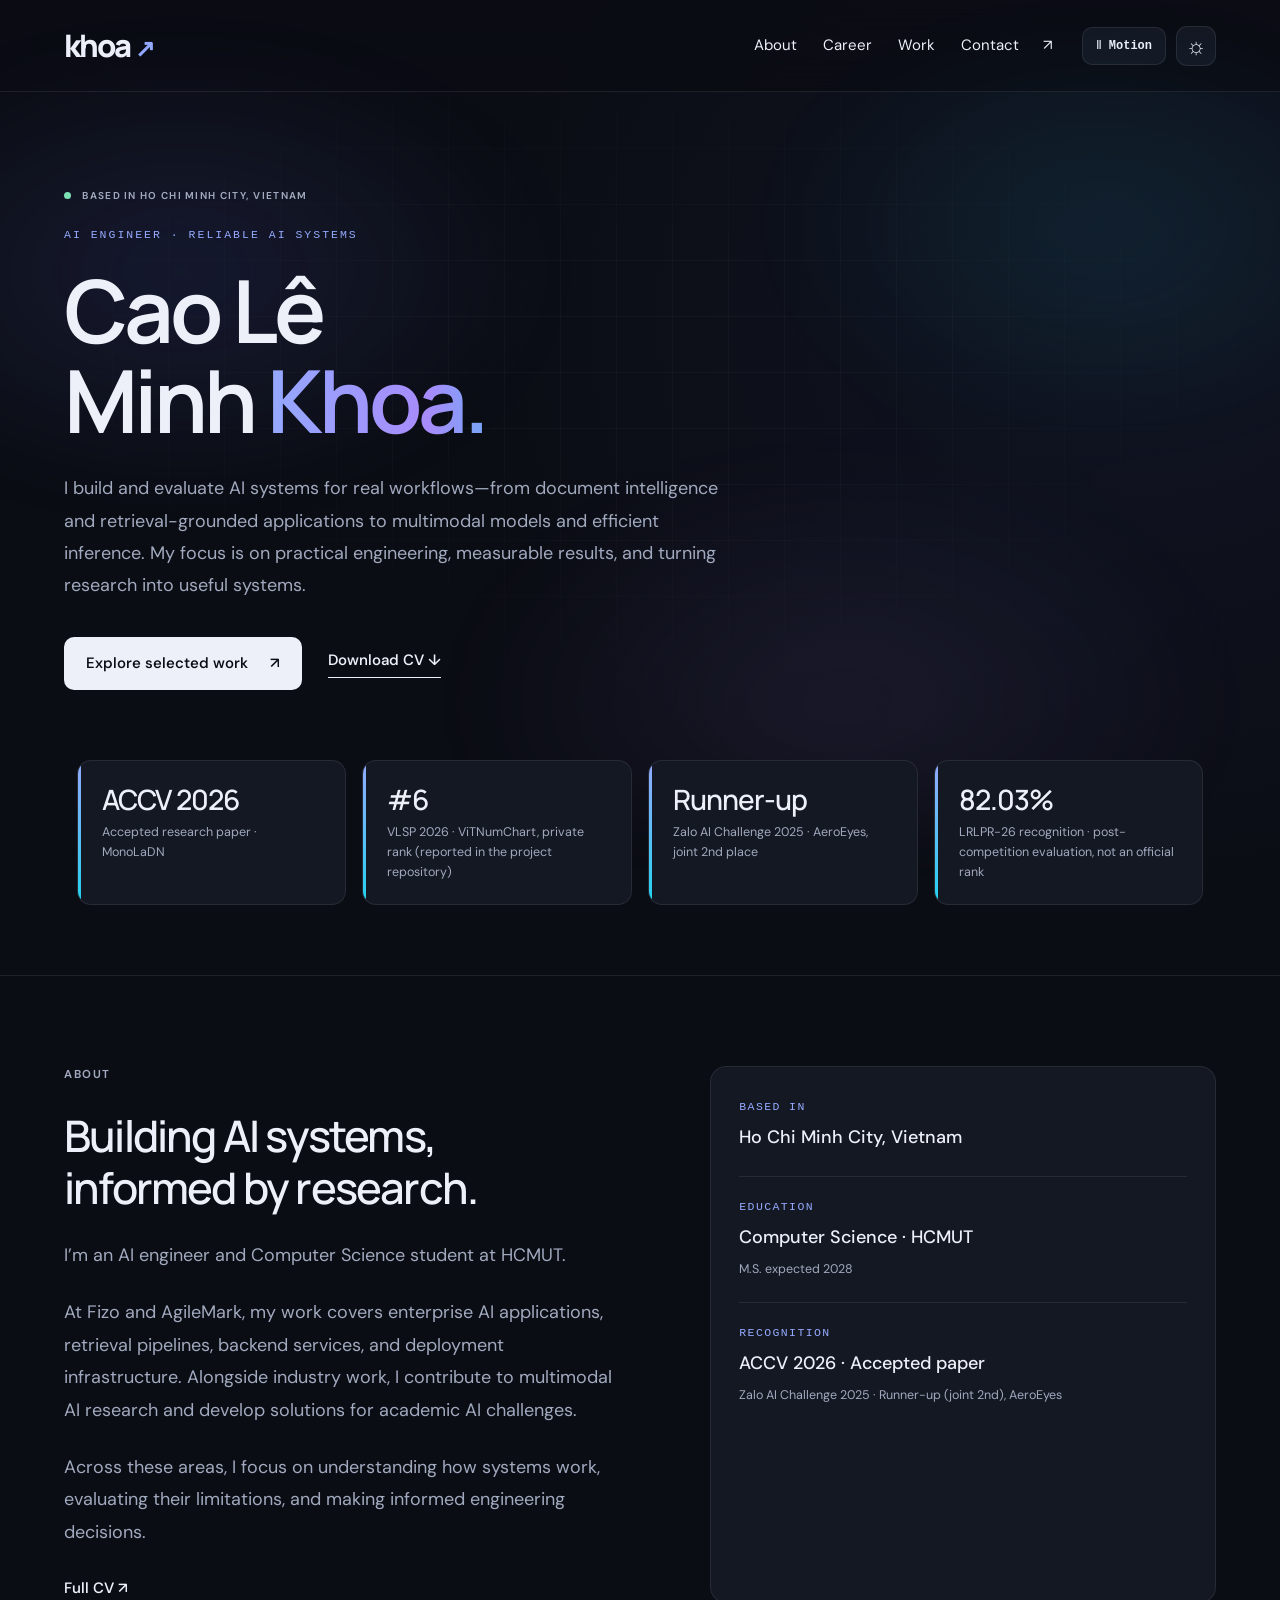
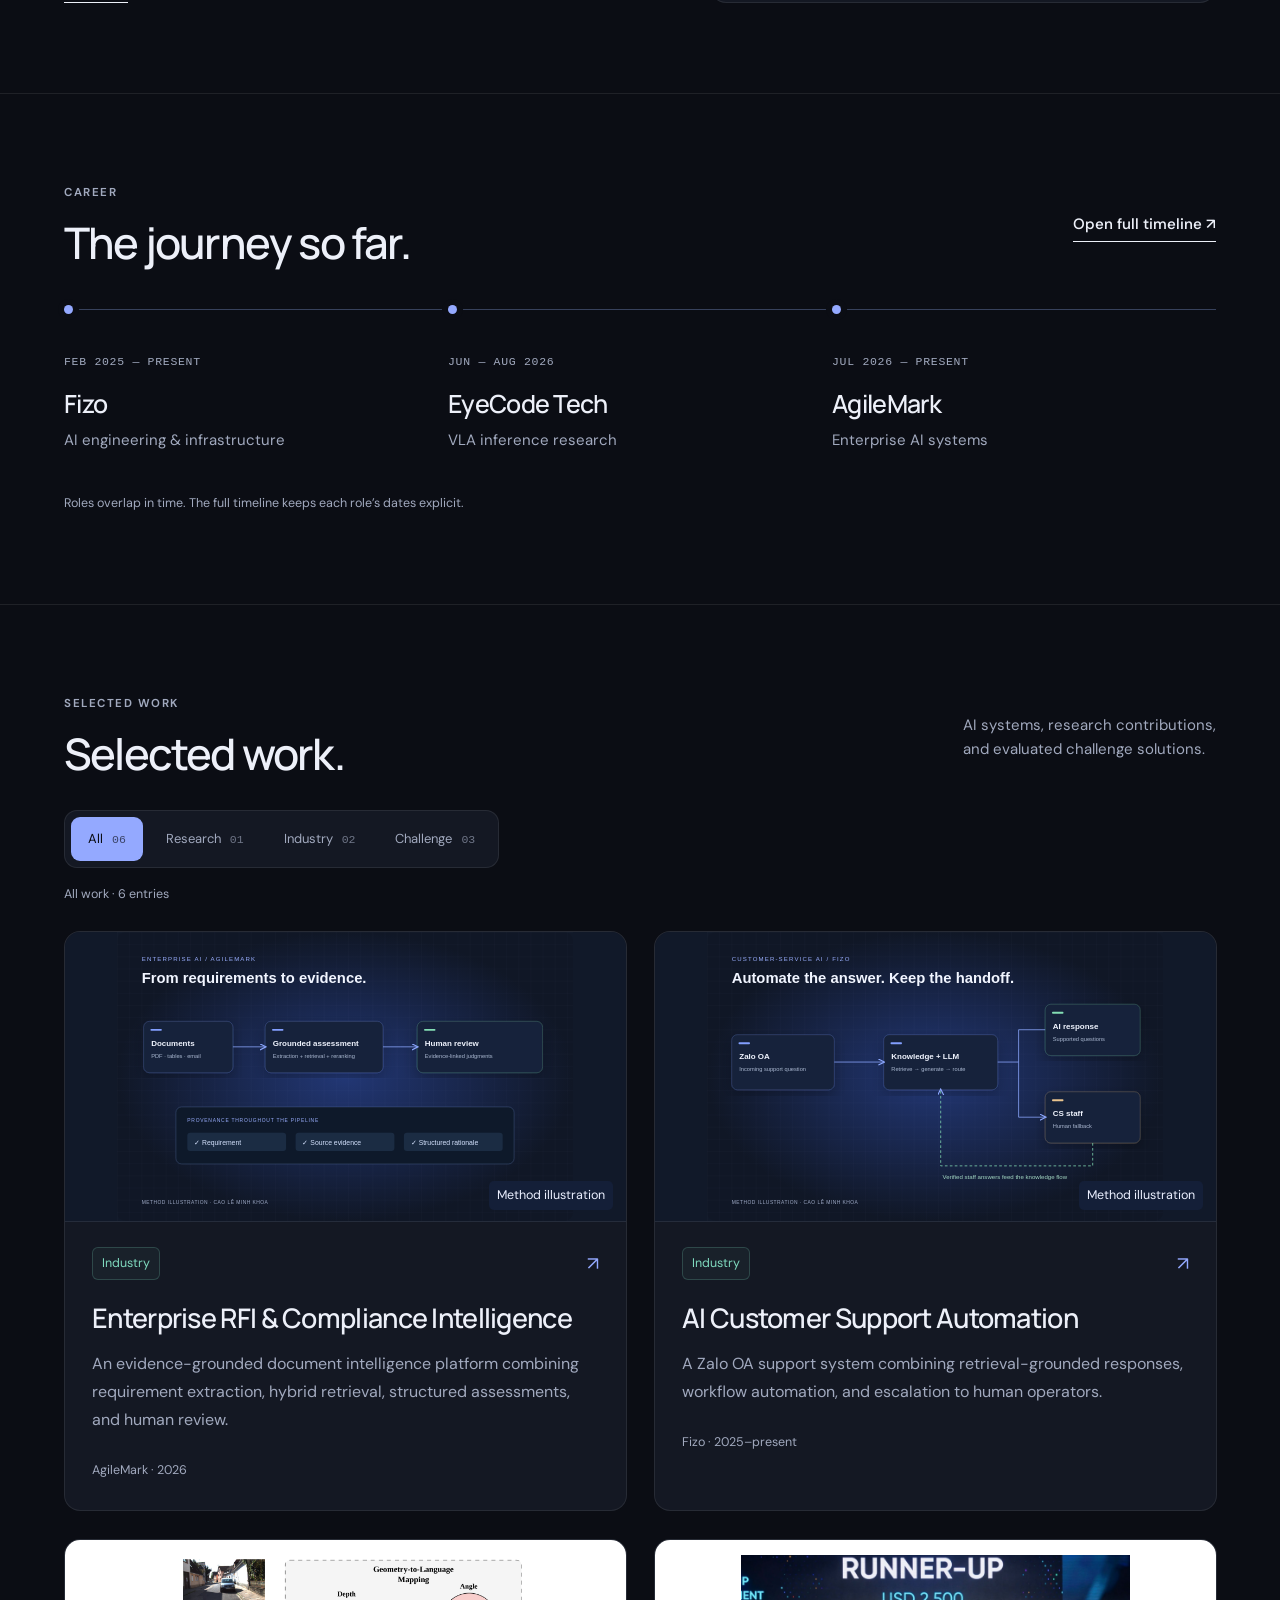
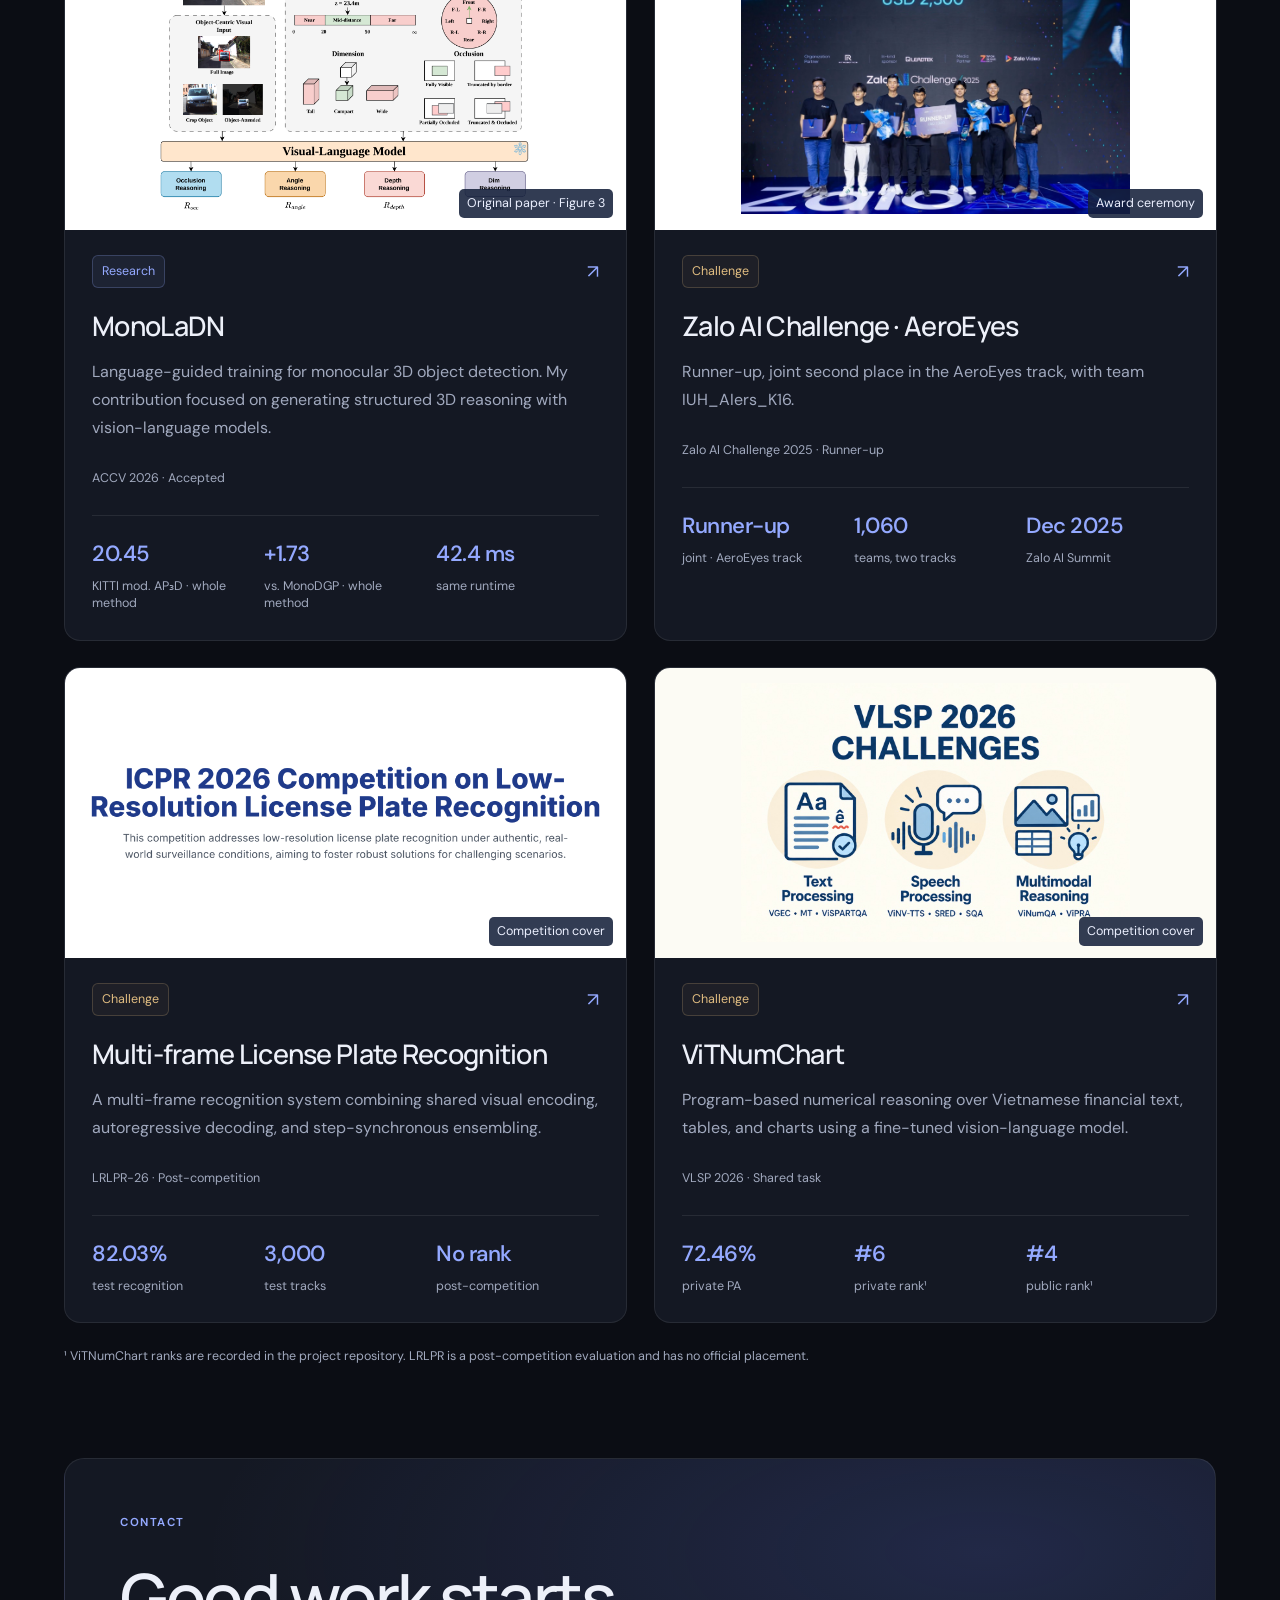
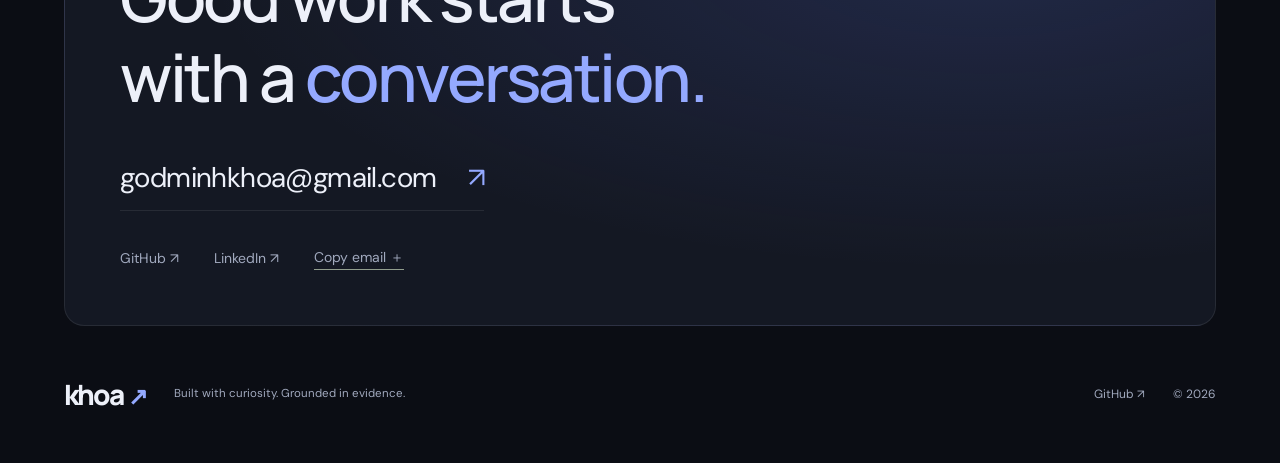
==== commit da4ede2b: "Remove Fizo operational figures; fix AeroEyes scale; label size and count fixes Drop the ~1,000 mess" ====
--- a/index.html
+++ b/index.html
@@ -1 +1 @@
-<!doctype html><html lang="en"><head><meta charset="utf-8"><meta name="viewport" content="width=device-width, initial-scale=1"><meta name="theme-color" content="#0b0d14"><title>AI Engineer — Cao Lê Minh Khoa</title><meta name="description" content="Cao Lê Minh Khoa is an AI engineer building and evaluating AI systems: document intelligence, retrieval-grounded applications, multimodal models and efficient inference."><meta property="og:type" content="website"><meta property="og:site_name" content="Cao Lê Minh Khoa"><meta property="og:title" content="AI Engineer — Cao Lê Minh Khoa"><meta property="og:description" content="Cao Lê Minh Khoa is an AI engineer building and evaluating AI systems: document intelligence, retrieval-grounded applications, multimodal models and efficient inference."><meta property="og:url" content="https://khoalearningcode.github.io/"><meta property="og:image" content="https://khoalearningcode.github.io/assets/og-image.png"><meta property="og:image:width" content="1200"><meta property="og:image:height" content="630"><meta property="og:image:alt" content="Cao Lê Minh Khoa — AI Engineer · Reliable AI Systems"><meta name="twitter:card" content="summary_large_image"><meta name="twitter:title" content="AI Engineer — Cao Lê Minh Khoa"><meta name="twitter:description" content="Cao Lê Minh Khoa is an AI engineer building and evaluating AI systems: document intelligence, retrieval-grounded applications, multimodal models and efficient inference."><meta name="twitter:image" content="https://khoalearningcode.github.io/assets/og-image.png"><link rel="canonical" href="https://khoalearningcode.github.io/"><link rel="icon" href="assets/favicon.svg" type="image/svg+xml"><link rel="stylesheet" href="assets/site.css?v=4"></head><body><a class="skip" href="#main">Skip to content</a><header><a class="brand" href="index.html" aria-label="Khoa home">khoa<span>↗</span></a><nav aria-label="Main navigation"><a href="index.html#about">About</a><a href="career.html">Career</a><a href="index.html#work">Work</a><a class="nav-contact" href="index.html#contact">Contact <span>↗</span></a></nav><div class="header-tools"><button class="motion-toggle" type="button" aria-pressed="false" aria-label="Pause decorative motion" title="Pause or resume decorative motion">Ⅱ Motion</button><button class="theme-toggle" type="button" aria-label="Switch to light theme" title="Change color theme">☼</button></div></header><main id="main"><section class="hero"><div class="hero-copy"><p class="eyebrow"><span class="status-dot"></span> BASED IN HO CHI MINH CITY, VIETNAM</p><p class="role-label">AI ENGINEER · RELIABLE AI SYSTEMS</p><h1>Cao Lê<br>Minh <em>Khoa.</em></h1><p class="intro">I build and evaluate AI systems for real workflows—from document intelligence and retrieval-grounded applications to multimodal models and efficient inference. My focus is on practical engineering, measurable results, and turning research into useful systems.</p><div class="hero-actions"><a class="button" href="#work">Explore selected work <span>↗</span></a><a class="text-link" href="assets/Cao-Le-Minh-Khoa-CV.pdf" target="_blank" rel="noopener">Download CV ↓</a></div><div class="hero-note"><span>ENGINEERING × RESEARCH</span><p>From evidence-backed AI workflows<br>to efficient visual intelligence.</p></div></div></section><section class="proof-strip" aria-label="Highlights"><div><strong>ACCV 2026</strong><span>Accepted research paper · MonoLaDN</span></div><div><strong>~1,000 / day</strong><span>Support messages processed by the Fizo system (approximate)</span></div><div><strong>Runner-up</strong><span><a href="projects/aeroeyes.html">Zalo AI Challenge 2025 · AeroEyes, joint 2nd place</a></span></div><div><strong>82.03%</strong><span>LRLPR-26 recognition · post-competition evaluation, not an official rank</span></div></section><section class="home-overview section" id="about"><div><p class="eyebrow">ABOUT</p><h2>Building AI systems,<br>informed by research.</h2><p>I’m an AI engineer and Computer Science student at HCMUT.</p><p>At Fizo and AgileMark, my work covers enterprise AI applications, retrieval pipelines, backend services, and deployment infrastructure. Alongside industry work, I contribute to multimodal AI research and develop solutions for academic AI challenges.</p><p>Across these areas, I focus on understanding how systems work, evaluating their limitations, and making informed engineering decisions.</p><a class="text-link" href="assets/Cao-Le-Minh-Khoa-CV.pdf" target="_blank" rel="noopener">Full CV ↗</a></div><div class="profile-facts"><div><span>BASED IN</span><strong>Ho Chi Minh City, Vietnam</strong></div><div><span>EDUCATION</span><strong>Computer Science · HCMUT</strong><small>M.S. expected 2028</small></div><div><span>RECOGNITION</span><strong>ACCV 2026 · Accepted paper</strong><small>Zalo AI Challenge 2025 · Runner-up (joint 2nd), AeroEyes</small></div></div></section><section class="career-preview section"><div class="section-heading"><div><p class="eyebrow">CAREER</p><h2>The journey so far.</h2></div><a class="text-link" href="career.html">Open full timeline ↗</a></div><div class="career-glance"><a href="career.html#fizo"><span>FEB 2025 — PRESENT</span><h3>Fizo</h3><p>AI engineering & infrastructure</p></a><a href="career.html#eyecode"><span>JUN — AUG 2026</span><h3>EyeCode Tech</h3><p>VLA inference research</p></a><a href="career.html#agilemark"><span>JUL 2026 — PRESENT</span><h3>AgileMark</h3><p>Enterprise AI systems</p></a></div><p class="timeline-note">Roles overlap in time. The full timeline keeps each role’s dates explicit.</p></section><section class="section work-hub" id="work"><div class="section-heading"><div><p class="eyebrow">SELECTED WORK</p><h2>Selected work.</h2></div><p>AI systems, research contributions,<br>and evaluated challenge solutions.</p></div><div class="work-filter-bar" role="group" aria-label="Filter work by activity type"><button type="button" data-filter="all" aria-pressed="true">All<span>05</span></button><button type="button" data-filter="research" aria-pressed="false">Research<span>01</span></button><button type="button" data-filter="industry" aria-pressed="false">Industry<span>02</span></button><button type="button" data-filter="challenge" aria-pressed="false">Challenge<span>02</span></button></div><p class="filter-summary" id="filter-status" role="status">All work · 5 entries</p><div class="activity-grid"><a class="activity-card" data-category="industry" href="projects/compliance.html"><div class="activity-image "><img src="assets/projects/compliance.svg" alt="RFI & compliance intelligence — Method illustration" loading="lazy"><span>Method illustration</span></div><div class="activity-copy"><p class="activity-meta"><span class="category-pill category-industry">Industry</span><span>↗</span></p><h3>Enterprise RFI &amp; Compliance Intelligence</h3><p>An evidence-grounded document intelligence platform combining requirement extraction, hybrid retrieval, structured assessments, and human review.</p><small>AgileMark · 2026</small></div></a><a class="activity-card" data-category="industry" href="projects/customer-support.html"><div class="activity-image "><img src="assets/projects/support.svg" alt="AI customer support — Method illustration" loading="lazy"><span>Method illustration</span></div><div class="activity-copy"><p class="activity-meta"><span class="category-pill category-industry">Industry</span><span>↗</span></p><h3>AI Customer Support Automation</h3><p>A Zalo OA support system combining retrieval-grounded responses, workflow automation, and escalation to human operators.</p><small>Fizo · 2025–present</small></div></a><a class="activity-card" data-category="research" href="projects/monoladn.html"><div class="activity-image original-media"><img src="assets/projects/monoladn-fig3.png" alt="MonoLaDN — Original paper · Figure 3" loading="lazy"><span>Original paper · Figure 3</span></div><div class="activity-copy"><p class="activity-meta"><span class="category-pill category-research">Research</span><span>↗</span></p><h3>MonoLaDN</h3><p>Language-guided training for monocular 3D object detection. My contribution focused on generating structured 3D reasoning with vision-language models.</p><small>ACCV 2026 · Accepted</small><div class="card-results"><div><strong>20.45</strong><span>KITTI mod. AP₃D · whole method</span></div><div><strong>+1.73</strong><span>vs. MonoDGP · whole method</span></div><div><strong>42.4 ms</strong><span>same runtime</span></div></div></div></a><a class="activity-card" data-category="challenge" href="projects/aeroeyes.html"><div class="activity-image original-media"><img src="assets/projects/zalo-runner-up.jpg" alt="Zalo AI Challenge 2025 award ceremony: the AeroEyes runner-up team on stage" loading="lazy"><span>Award ceremony</span></div><div class="activity-copy"><p class="activity-meta"><span class="category-pill category-challenge">Challenge</span><span>↗</span></p><h3>Zalo AI Challenge · AeroEyes</h3><p>Runner-up, joint second place in the AeroEyes track, with team IUH_AIers_K16.</p><small>Zalo AI Challenge 2025 · Runner-up</small><div class="card-results"><div><strong>Joint 2nd</strong><span>AeroEyes track</span></div><div><strong>Top 5</strong><span>of 1,000+ teams</span></div><div><strong>Dec 2025</strong><span>Zalo AI Summit</span></div></div></div></a><a class="activity-card" data-category="challenge" href="projects/lrlpr.html"><div class="activity-image original-media"><img src="assets/projects/lrlpr-competition.png" alt="ICPR 2026 Competition on Low-Resolution License Plate Recognition" loading="lazy"><span>Competition cover</span></div><div class="activity-copy"><p class="activity-meta"><span class="category-pill category-challenge">Challenge</span><span>↗</span></p><h3>Multi-frame License Plate Recognition</h3><p>A multi-frame recognition system combining shared visual encoding, autoregressive decoding, and step-synchronous ensembling.</p><small>LRLPR-26 · Post-competition</small><div class="card-results"><div><strong>82.03%</strong><span>test recognition</span></div><div><strong>3,000</strong><span>test tracks</span></div><div><strong>No rank</strong><span>post-competition</span></div></div></div></a><a class="activity-card" data-category="challenge" href="projects/vitnumchart.html"><div class="activity-image original-media"><img src="assets/projects/vitnumchart-competition.jpg" alt="VLSP 2026 Challenges: text processing, speech processing and multimodal reasoning" loading="lazy"><span>Competition cover</span></div><div class="activity-copy"><p class="activity-meta"><span class="category-pill category-challenge">Challenge</span><span>↗</span></p><h3>ViTNumChart</h3><p>Program-based numerical reasoning over Vietnamese financial text, tables, and charts using a fine-tuned vision-language model.</p><small>VLSP 2026 · Shared task</small><div class="card-results"><div><strong>72.46%</strong><span>private PA</span></div><div><strong>#6</strong><span>private rank¹</span></div><div><strong>#4</strong><span>public rank¹</span></div></div></div></a></div><p class="rank-footnote">¹ ViTNumChart ranks are recorded in the project repository. LRLPR is a post-competition evaluation and has no official placement.</p><div class="work-empty" hidden><p>No self projects to share yet.</p></div></section><section class="contact section" id="contact"><p class="eyebrow">CONTACT</p><h2>Good work starts<br>with a <em>conversation.</em></h2><a class="email-link" href="mailto:godminhkhoa@gmail.com">godminhkhoa@gmail.com <span>↗</span></a><div class="socials"><a href="https://github.com/khoalearningcode" target="_blank" rel="noopener">GitHub ↗</a><a href="https://www.linkedin.com/in/cao-khoa-1b09141b8/" target="_blank" rel="noopener">LinkedIn ↗</a><button id="copy-email" type="button">Copy email <span>＋</span></button><span id="copy-status" role="status"></span></div></section></main><footer><a class="brand" href="index.html">khoa<span>↗</span></a><p>Built with curiosity. Grounded in evidence.</p><a href="https://github.com/khoalearningcode">GitHub ↗</a><span>© 2026</span></footer><a class="to-top" href="#main" aria-label="Back to top">↑</a><dialog class="image-dialog"><button class="close-dialog" aria-label="Close image">×</button><img alt=""><p></p></dialog><script src="assets/main.js?v=13"></script><script src="assets/fx.js?v=2" defer></script></body></html>+<!doctype html><html lang="en"><head><meta charset="utf-8"><meta name="viewport" content="width=device-width, initial-scale=1"><meta name="theme-color" content="#0b0d14"><title>AI Engineer — Cao Lê Minh Khoa</title><meta name="description" content="Cao Lê Minh Khoa is an AI engineer building and evaluating AI systems: document intelligence, retrieval-grounded applications, multimodal models and efficient inference."><meta property="og:type" content="website"><meta property="og:site_name" content="Cao Lê Minh Khoa"><meta property="og:title" content="AI Engineer — Cao Lê Minh Khoa"><meta property="og:description" content="Cao Lê Minh Khoa is an AI engineer building and evaluating AI systems: document intelligence, retrieval-grounded applications, multimodal models and efficient inference."><meta property="og:url" content="https://khoalearningcode.github.io/"><meta property="og:image" content="https://khoalearningcode.github.io/assets/og-image.png"><meta property="og:image:width" content="1200"><meta property="og:image:height" content="630"><meta property="og:image:alt" content="Cao Lê Minh Khoa — AI Engineer · Reliable AI Systems"><meta name="twitter:card" content="summary_large_image"><meta name="twitter:title" content="AI Engineer — Cao Lê Minh Khoa"><meta name="twitter:description" content="Cao Lê Minh Khoa is an AI engineer building and evaluating AI systems: document intelligence, retrieval-grounded applications, multimodal models and efficient inference."><meta name="twitter:image" content="https://khoalearningcode.github.io/assets/og-image.png"><link rel="canonical" href="https://khoalearningcode.github.io/"><link rel="icon" href="assets/favicon.svg" type="image/svg+xml"><link rel="stylesheet" href="assets/site.css?v=7"></head><body><a class="skip" href="#main">Skip to content</a><header><a class="brand" href="index.html" aria-label="Khoa home">khoa<span>↗</span></a><nav aria-label="Main navigation"><a href="index.html#about">About</a><a href="career.html">Career</a><a href="index.html#work">Work</a><a class="nav-contact" href="index.html#contact">Contact <span>↗</span></a></nav><div class="header-tools"><button class="motion-toggle" type="button" aria-pressed="false" aria-label="Pause decorative motion" title="Pause or resume decorative motion">Ⅱ Motion</button><button class="theme-toggle" type="button" aria-label="Switch to light theme" title="Change color theme">☼</button></div></header><main id="main"><section class="hero"><div class="hero-copy"><p class="eyebrow"><span class="status-dot"></span> BASED IN HO CHI MINH CITY, VIETNAM</p><p class="role-label">AI ENGINEER · RELIABLE AI SYSTEMS</p><h1>Cao Lê<br>Minh <em>Khoa.</em></h1><p class="intro">I build and evaluate AI systems for real workflows—from document intelligence and retrieval-grounded applications to multimodal models and efficient inference. My focus is on practical engineering, measurable results, and turning research into useful systems.</p><div class="hero-actions"><a class="button" href="#work">Explore selected work <span>↗</span></a><a class="text-link" href="assets/Cao-Le-Minh-Khoa-CV.pdf" target="_blank" rel="noopener">Download CV ↓</a></div><div class="hero-note"><span>ENGINEERING × RESEARCH</span><p>From evidence-backed AI workflows<br>to efficient visual intelligence.</p></div></div></section><section class="proof-strip" aria-label="Highlights"><div><strong>ACCV 2026</strong><span>Accepted research paper · MonoLaDN</span></div><div><strong>#6</strong><span>VLSP 2026 · ViTNumChart, private rank (reported in the project repository)</span></div><div><strong>Runner-up</strong><span><a href="projects/aeroeyes.html">Zalo AI Challenge 2025 · AeroEyes, joint 2nd place</a></span></div><div><strong>82.03%</strong><span>LRLPR-26 recognition · post-competition evaluation, not an official rank</span></div></section><section class="home-overview section" id="about"><div><p class="eyebrow">ABOUT</p><h2>Building AI systems,<br>informed by research.</h2><p>I’m an AI engineer and Computer Science student at HCMUT.</p><p>At Fizo and AgileMark, my work covers enterprise AI applications, retrieval pipelines, backend services, and deployment infrastructure. Alongside industry work, I contribute to multimodal AI research and develop solutions for academic AI challenges.</p><p>Across these areas, I focus on understanding how systems work, evaluating their limitations, and making informed engineering decisions.</p><a class="text-link" href="assets/Cao-Le-Minh-Khoa-CV.pdf" target="_blank" rel="noopener">Full CV ↗</a></div><div class="profile-facts"><div><span>BASED IN</span><strong>Ho Chi Minh City, Vietnam</strong></div><div><span>EDUCATION</span><strong>Computer Science · HCMUT</strong><small>M.S. expected 2028</small></div><div><span>RECOGNITION</span><strong>ACCV 2026 · Accepted paper</strong><small>Zalo AI Challenge 2025 · Runner-up (joint 2nd), AeroEyes</small></div></div></section><section class="career-preview section"><div class="section-heading"><div><p class="eyebrow">CAREER</p><h2>The journey so far.</h2></div><a class="text-link" href="career.html">Open full timeline ↗</a></div><div class="career-glance"><a href="career.html#fizo"><span>FEB 2025 — PRESENT</span><h3>Fizo</h3><p>AI engineering & infrastructure</p></a><a href="career.html#eyecode"><span>JUN — AUG 2026</span><h3>EyeCode Tech</h3><p>VLA inference research</p></a><a href="career.html#agilemark"><span>JUL 2026 — PRESENT</span><h3>AgileMark</h3><p>Enterprise AI systems</p></a></div><p class="timeline-note">Roles overlap in time. The full timeline keeps each role’s dates explicit.</p></section><section class="section work-hub" id="work"><div class="section-heading"><div><p class="eyebrow">SELECTED WORK</p><h2>Selected work.</h2></div><p>AI systems, research contributions,<br>and evaluated challenge solutions.</p></div><div class="work-filter-bar" role="group" aria-label="Filter work by activity type"><button type="button" data-filter="all" aria-pressed="true">All<span>06</span></button><button type="button" data-filter="research" aria-pressed="false">Research<span>01</span></button><button type="button" data-filter="industry" aria-pressed="false">Industry<span>02</span></button><button type="button" data-filter="challenge" aria-pressed="false">Challenge<span>03</span></button></div><p class="filter-summary" id="filter-status" role="status">All work · 5 entries</p><div class="activity-grid"><a class="activity-card" data-category="industry" href="projects/compliance.html"><div class="activity-image "><img src="assets/projects/compliance.svg" alt="RFI & compliance intelligence — Method illustration" loading="lazy"><span>Method illustration</span></div><div class="activity-copy"><p class="activity-meta"><span class="category-pill category-industry">Industry</span><span>↗</span></p><h3>Enterprise RFI &amp; Compliance Intelligence</h3><p>An evidence-grounded document intelligence platform combining requirement extraction, hybrid retrieval, structured assessments, and human review.</p><small>AgileMark · 2026</small></div></a><a class="activity-card" data-category="industry" href="projects/customer-support.html"><div class="activity-image "><img src="assets/projects/support.svg" alt="AI customer support — Method illustration" loading="lazy"><span>Method illustration</span></div><div class="activity-copy"><p class="activity-meta"><span class="category-pill category-industry">Industry</span><span>↗</span></p><h3>AI Customer Support Automation</h3><p>A Zalo OA support system combining retrieval-grounded responses, workflow automation, and escalation to human operators.</p><small>Fizo · 2025–present</small></div></a><a class="activity-card" data-category="research" href="projects/monoladn.html"><div class="activity-image original-media"><img src="assets/projects/monoladn-fig3.png" alt="MonoLaDN — Original paper · Figure 3" loading="lazy"><span>Original paper · Figure 3</span></div><div class="activity-copy"><p class="activity-meta"><span class="category-pill category-research">Research</span><span>↗</span></p><h3>MonoLaDN</h3><p>Language-guided training for monocular 3D object detection. My contribution focused on generating structured 3D reasoning with vision-language models.</p><small>ACCV 2026 · Accepted</small><div class="card-results"><div><strong>20.45</strong><span>KITTI mod. AP₃D · whole method</span></div><div><strong>+1.73</strong><span>vs. MonoDGP · whole method</span></div><div><strong>42.4 ms</strong><span>same runtime</span></div></div></div></a><a class="activity-card" data-category="challenge" href="projects/aeroeyes.html"><div class="activity-image original-media"><img src="assets/projects/zalo-runner-up.jpg" alt="Zalo AI Challenge 2025 award ceremony: the AeroEyes runner-up team on stage" loading="lazy"><span>Award ceremony</span></div><div class="activity-copy"><p class="activity-meta"><span class="category-pill category-challenge">Challenge</span><span>↗</span></p><h3>Zalo AI Challenge · AeroEyes</h3><p>Runner-up, joint second place in the AeroEyes track, with team IUH_AIers_K16.</p><small>Zalo AI Challenge 2025 · Runner-up</small><div class="card-results"><div><strong>Runner-up</strong><span>joint · AeroEyes track</span></div><div><strong>1,060</strong><span>teams, two tracks</span></div><div><strong>Dec 2025</strong><span>Zalo AI Summit</span></div></div></div></a><a class="activity-card" data-category="challenge" href="projects/lrlpr.html"><div class="activity-image original-media"><img src="assets/projects/lrlpr-competition.png" alt="ICPR 2026 Competition on Low-Resolution License Plate Recognition" loading="lazy"><span>Competition cover</span></div><div class="activity-copy"><p class="activity-meta"><span class="category-pill category-challenge">Challenge</span><span>↗</span></p><h3>Multi-frame License Plate Recognition</h3><p>A multi-frame recognition system combining shared visual encoding, autoregressive decoding, and step-synchronous ensembling.</p><small>LRLPR-26 · Post-competition</small><div class="card-results"><div><strong>82.03%</strong><span>test recognition</span></div><div><strong>3,000</strong><span>test tracks</span></div><div><strong>No rank</strong><span>post-competition</span></div></div></div></a><a class="activity-card" data-category="challenge" href="projects/vitnumchart.html"><div class="activity-image original-media"><img src="assets/projects/vitnumchart-competition.jpg" alt="VLSP 2026 Challenges: text processing, speech processing and multimodal reasoning" loading="lazy"><span>Competition cover</span></div><div class="activity-copy"><p class="activity-meta"><span class="category-pill category-challenge">Challenge</span><span>↗</span></p><h3>ViTNumChart</h3><p>Program-based numerical reasoning over Vietnamese financial text, tables, and charts using a fine-tuned vision-language model.</p><small>VLSP 2026 · Shared task</small><div class="card-results"><div><strong>72.46%</strong><span>private PA</span></div><div><strong>#6</strong><span>private rank¹</span></div><div><strong>#4</strong><span>public rank¹</span></div></div></div></a></div><p class="rank-footnote">¹ ViTNumChart ranks are recorded in the project repository. LRLPR is a post-competition evaluation and has no official placement.</p><div class="work-empty" hidden><p>No self projects to share yet.</p></div></section><section class="contact section" id="contact"><p class="eyebrow">CONTACT</p><h2>Good work starts<br>with a <em>conversation.</em></h2><a class="email-link" href="mailto:godminhkhoa@gmail.com">godminhkhoa@gmail.com <span>↗</span></a><div class="socials"><a href="https://github.com/khoalearningcode" target="_blank" rel="noopener">GitHub ↗</a><a href="https://www.linkedin.com/in/cao-khoa-1b09141b8/" target="_blank" rel="noopener">LinkedIn ↗</a><button id="copy-email" type="button">Copy email <span>＋</span></button><span id="copy-status" role="status"></span></div></section></main><footer><a class="brand" href="index.html">khoa<span>↗</span></a><p>Built with curiosity. Grounded in evidence.</p><a href="https://github.com/khoalearningcode">GitHub ↗</a><span>© 2026</span></footer><a class="to-top" href="#main" aria-label="Back to top">↑</a><dialog class="image-dialog"><button class="close-dialog" aria-label="Close image">×</button><img alt=""><p></p></dialog><script src="assets/main.js?v=13"></script><script src="assets/fx.js?v=2" defer></script></body></html>
--- a/assets/site.css
+++ b/assets/site.css
@@ -725,3 +725,8 @@
 .dialog-zoom button:hover{border-color:var(--blue);color:var(--blue)}
 .dialog-zoom span{font-size:12px;font-weight:550}
 .dialog-stage+p::before{content:'Double-click or use + / − to zoom, drag to pan. ';color:var(--blue)}
+
+/* Minimum readable size for remaining small labels */
+.role-label,.hero-note span,.work-filter-bar button span,footer p,.case-hero .eyebrow,.eyebrow{font-size:11.5px}
+.career-glance span,.timeline-date,.career-panel article>span,.entry-kind,.profile-facts span{font-size:11.5px}
+.timeline-date span{font-size:11.5px}
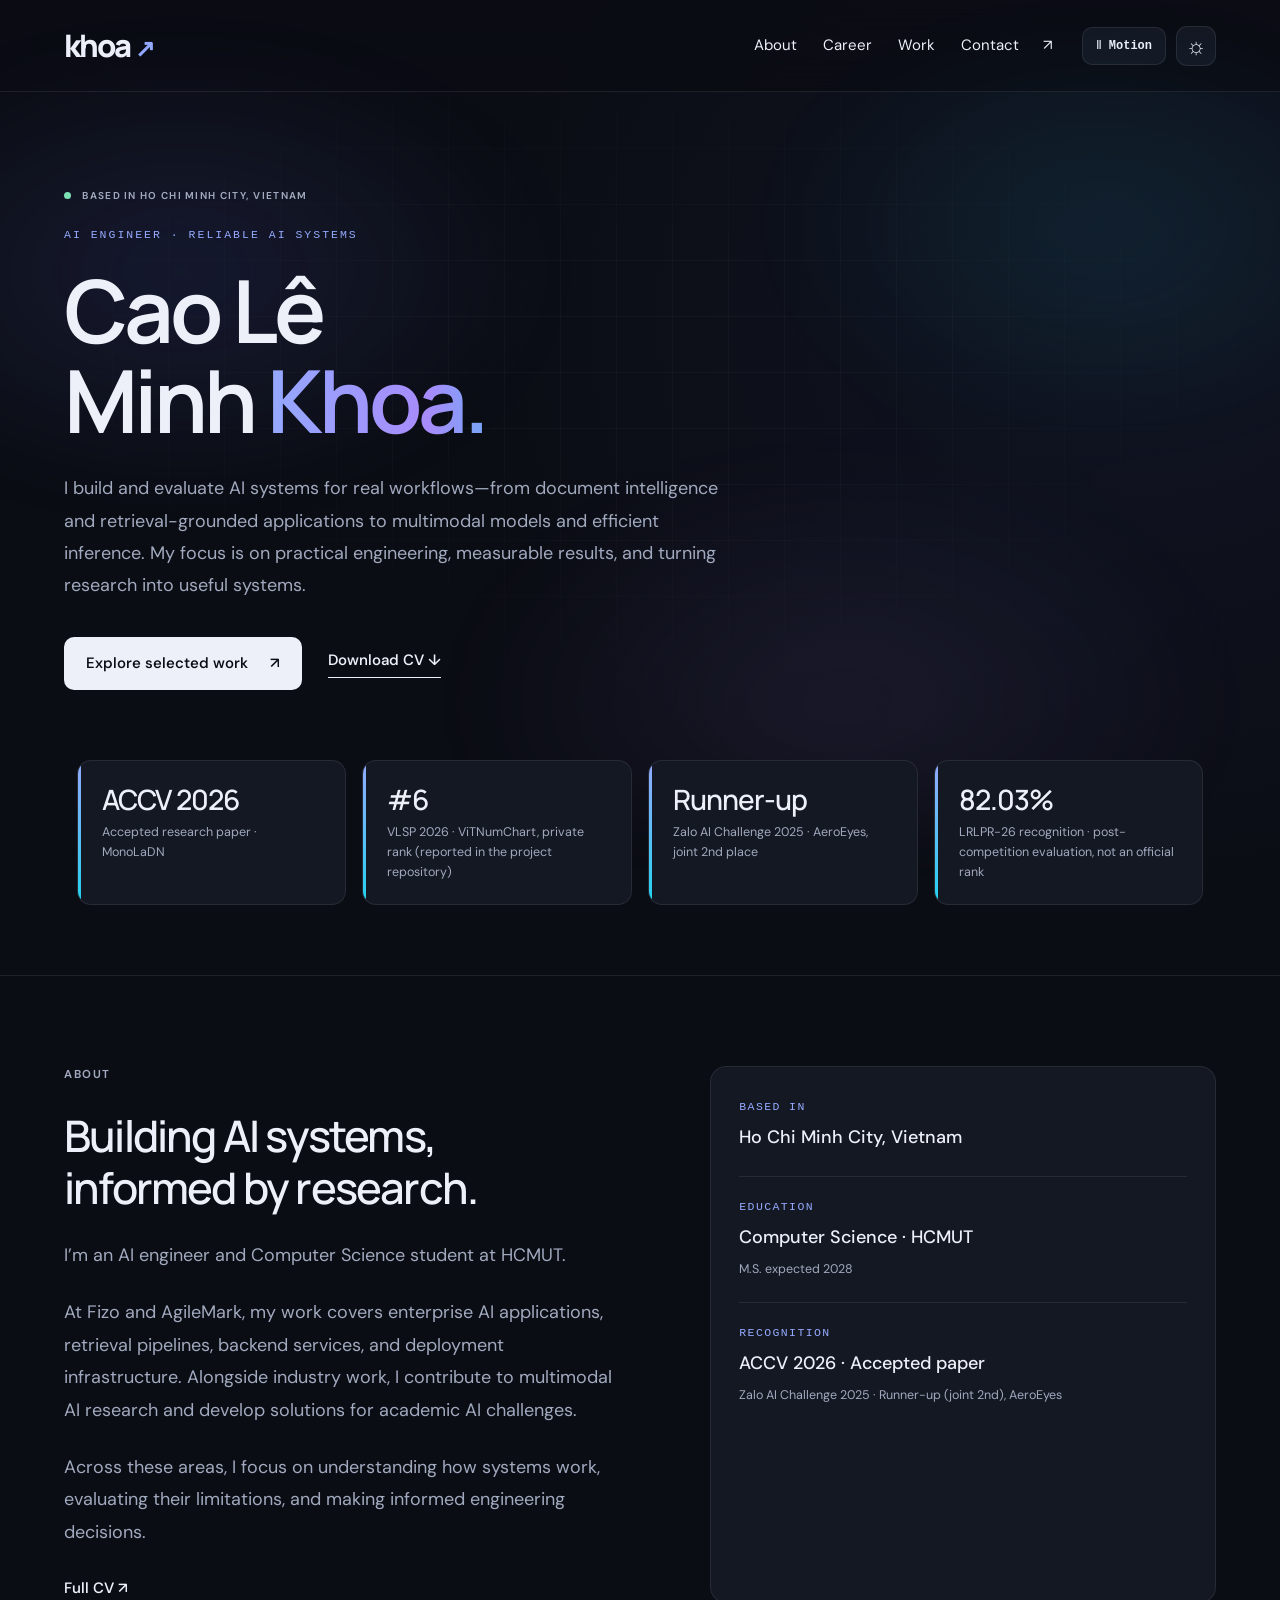
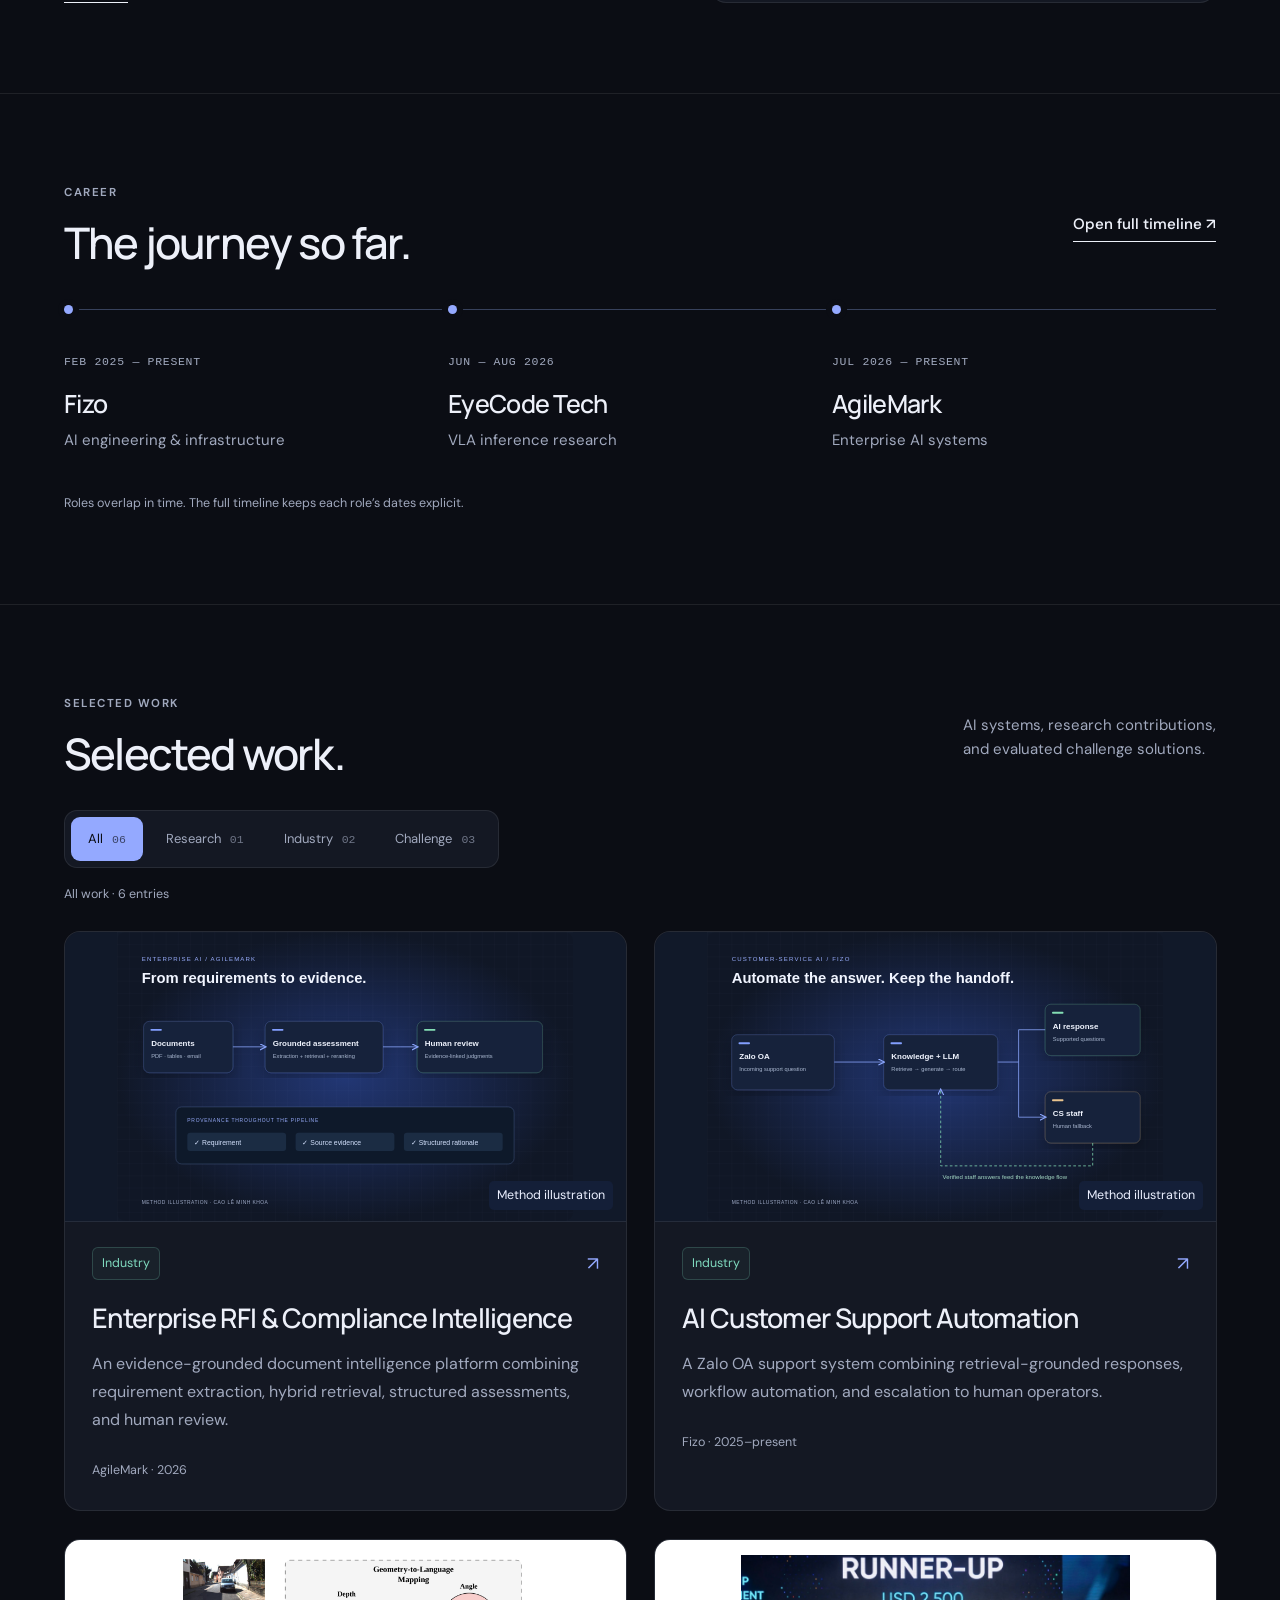
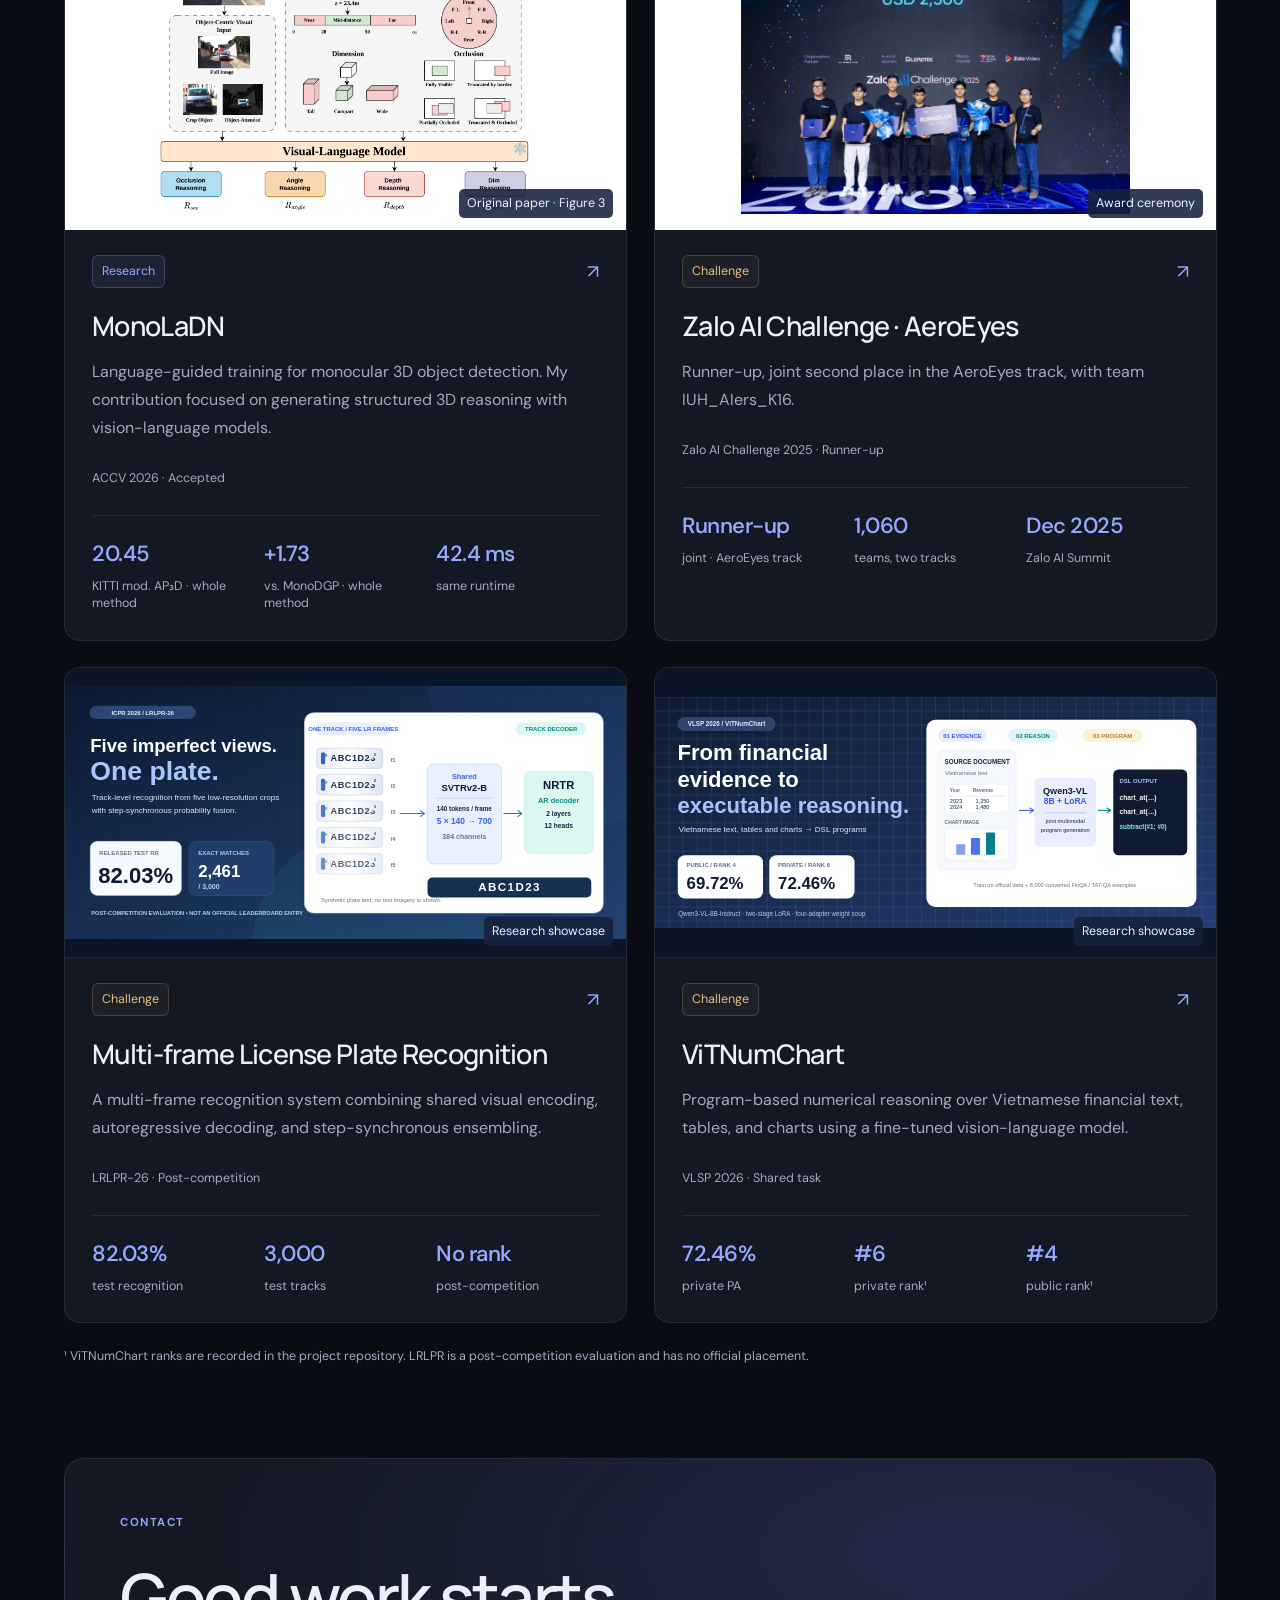
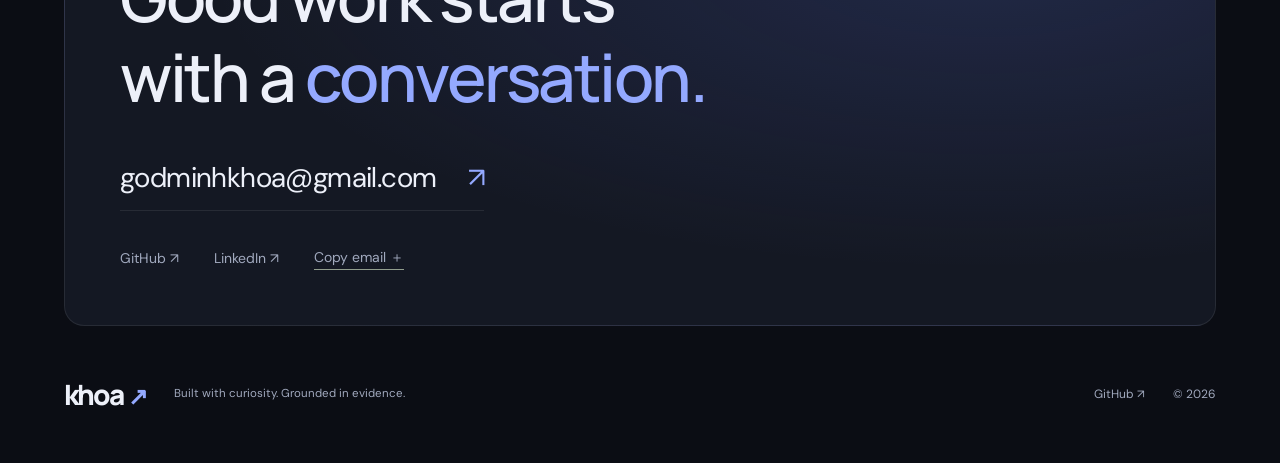
==== commit afed3e8f: "Refresh challenge showcases from latest research SVGs and align evaluation caveats" ====
--- a/index.html
+++ b/index.html
@@ -1 +1 @@
-<!doctype html><html lang="en"><head><meta charset="utf-8"><meta name="viewport" content="width=device-width, initial-scale=1"><meta name="theme-color" content="#0b0d14"><title>AI Engineer — Cao Lê Minh Khoa</title><meta name="description" content="Cao Lê Minh Khoa is an AI engineer building and evaluating AI systems: document intelligence, retrieval-grounded applications, multimodal models and efficient inference."><meta property="og:type" content="website"><meta property="og:site_name" content="Cao Lê Minh Khoa"><meta property="og:title" content="AI Engineer — Cao Lê Minh Khoa"><meta property="og:description" content="Cao Lê Minh Khoa is an AI engineer building and evaluating AI systems: document intelligence, retrieval-grounded applications, multimodal models and efficient inference."><meta property="og:url" content="https://khoalearningcode.github.io/"><meta property="og:image" content="https://khoalearningcode.github.io/assets/og-image.png"><meta property="og:image:width" content="1200"><meta property="og:image:height" content="630"><meta property="og:image:alt" content="Cao Lê Minh Khoa — AI Engineer · Reliable AI Systems"><meta name="twitter:card" content="summary_large_image"><meta name="twitter:title" content="AI Engineer — Cao Lê Minh Khoa"><meta name="twitter:description" content="Cao Lê Minh Khoa is an AI engineer building and evaluating AI systems: document intelligence, retrieval-grounded applications, multimodal models and efficient inference."><meta name="twitter:image" content="https://khoalearningcode.github.io/assets/og-image.png"><link rel="canonical" href="https://khoalearningcode.github.io/"><link rel="icon" href="assets/favicon.svg" type="image/svg+xml"><link rel="stylesheet" href="assets/site.css?v=7"></head><body><a class="skip" href="#main">Skip to content</a><header><a class="brand" href="index.html" aria-label="Khoa home">khoa<span>↗</span></a><nav aria-label="Main navigation"><a href="index.html#about">About</a><a href="career.html">Career</a><a href="index.html#work">Work</a><a class="nav-contact" href="index.html#contact">Contact <span>↗</span></a></nav><div class="header-tools"><button class="motion-toggle" type="button" aria-pressed="false" aria-label="Pause decorative motion" title="Pause or resume decorative motion">Ⅱ Motion</button><button class="theme-toggle" type="button" aria-label="Switch to light theme" title="Change color theme">☼</button></div></header><main id="main"><section class="hero"><div class="hero-copy"><p class="eyebrow"><span class="status-dot"></span> BASED IN HO CHI MINH CITY, VIETNAM</p><p class="role-label">AI ENGINEER · RELIABLE AI SYSTEMS</p><h1>Cao Lê<br>Minh <em>Khoa.</em></h1><p class="intro">I build and evaluate AI systems for real workflows—from document intelligence and retrieval-grounded applications to multimodal models and efficient inference. My focus is on practical engineering, measurable results, and turning research into useful systems.</p><div class="hero-actions"><a class="button" href="#work">Explore selected work <span>↗</span></a><a class="text-link" href="assets/Cao-Le-Minh-Khoa-CV.pdf" target="_blank" rel="noopener">Download CV ↓</a></div><div class="hero-note"><span>ENGINEERING × RESEARCH</span><p>From evidence-backed AI workflows<br>to efficient visual intelligence.</p></div></div></section><section class="proof-strip" aria-label="Highlights"><div><strong>ACCV 2026</strong><span>Accepted research paper · MonoLaDN</span></div><div><strong>#6</strong><span>VLSP 2026 · ViTNumChart, private rank (reported in the project repository)</span></div><div><strong>Runner-up</strong><span><a href="projects/aeroeyes.html">Zalo AI Challenge 2025 · AeroEyes, joint 2nd place</a></span></div><div><strong>82.03%</strong><span>LRLPR-26 recognition · post-competition evaluation, not an official rank</span></div></section><section class="home-overview section" id="about"><div><p class="eyebrow">ABOUT</p><h2>Building AI systems,<br>informed by research.</h2><p>I’m an AI engineer and Computer Science student at HCMUT.</p><p>At Fizo and AgileMark, my work covers enterprise AI applications, retrieval pipelines, backend services, and deployment infrastructure. Alongside industry work, I contribute to multimodal AI research and develop solutions for academic AI challenges.</p><p>Across these areas, I focus on understanding how systems work, evaluating their limitations, and making informed engineering decisions.</p><a class="text-link" href="assets/Cao-Le-Minh-Khoa-CV.pdf" target="_blank" rel="noopener">Full CV ↗</a></div><div class="profile-facts"><div><span>BASED IN</span><strong>Ho Chi Minh City, Vietnam</strong></div><div><span>EDUCATION</span><strong>Computer Science · HCMUT</strong><small>M.S. expected 2028</small></div><div><span>RECOGNITION</span><strong>ACCV 2026 · Accepted paper</strong><small>Zalo AI Challenge 2025 · Runner-up (joint 2nd), AeroEyes</small></div></div></section><section class="career-preview section"><div class="section-heading"><div><p class="eyebrow">CAREER</p><h2>The journey so far.</h2></div><a class="text-link" href="career.html">Open full timeline ↗</a></div><div class="career-glance"><a href="career.html#fizo"><span>FEB 2025 — PRESENT</span><h3>Fizo</h3><p>AI engineering & infrastructure</p></a><a href="career.html#eyecode"><span>JUN — AUG 2026</span><h3>EyeCode Tech</h3><p>VLA inference research</p></a><a href="career.html#agilemark"><span>JUL 2026 — PRESENT</span><h3>AgileMark</h3><p>Enterprise AI systems</p></a></div><p class="timeline-note">Roles overlap in time. The full timeline keeps each role’s dates explicit.</p></section><section class="section work-hub" id="work"><div class="section-heading"><div><p class="eyebrow">SELECTED WORK</p><h2>Selected work.</h2></div><p>AI systems, research contributions,<br>and evaluated challenge solutions.</p></div><div class="work-filter-bar" role="group" aria-label="Filter work by activity type"><button type="button" data-filter="all" aria-pressed="true">All<span>06</span></button><button type="button" data-filter="research" aria-pressed="false">Research<span>01</span></button><button type="button" data-filter="industry" aria-pressed="false">Industry<span>02</span></button><button type="button" data-filter="challenge" aria-pressed="false">Challenge<span>03</span></button></div><p class="filter-summary" id="filter-status" role="status">All work · 5 entries</p><div class="activity-grid"><a class="activity-card" data-category="industry" href="projects/compliance.html"><div class="activity-image "><img src="assets/projects/compliance.svg" alt="RFI & compliance intelligence — Method illustration" loading="lazy"><span>Method illustration</span></div><div class="activity-copy"><p class="activity-meta"><span class="category-pill category-industry">Industry</span><span>↗</span></p><h3>Enterprise RFI &amp; Compliance Intelligence</h3><p>An evidence-grounded document intelligence platform combining requirement extraction, hybrid retrieval, structured assessments, and human review.</p><small>AgileMark · 2026</small></div></a><a class="activity-card" data-category="industry" href="projects/customer-support.html"><div class="activity-image "><img src="assets/projects/support.svg" alt="AI customer support — Method illustration" loading="lazy"><span>Method illustration</span></div><div class="activity-copy"><p class="activity-meta"><span class="category-pill category-industry">Industry</span><span>↗</span></p><h3>AI Customer Support Automation</h3><p>A Zalo OA support system combining retrieval-grounded responses, workflow automation, and escalation to human operators.</p><small>Fizo · 2025–present</small></div></a><a class="activity-card" data-category="research" href="projects/monoladn.html"><div class="activity-image original-media"><img src="assets/projects/monoladn-fig3.png" alt="MonoLaDN — Original paper · Figure 3" loading="lazy"><span>Original paper · Figure 3</span></div><div class="activity-copy"><p class="activity-meta"><span class="category-pill category-research">Research</span><span>↗</span></p><h3>MonoLaDN</h3><p>Language-guided training for monocular 3D object detection. My contribution focused on generating structured 3D reasoning with vision-language models.</p><small>ACCV 2026 · Accepted</small><div class="card-results"><div><strong>20.45</strong><span>KITTI mod. AP₃D · whole method</span></div><div><strong>+1.73</strong><span>vs. MonoDGP · whole method</span></div><div><strong>42.4 ms</strong><span>same runtime</span></div></div></div></a><a class="activity-card" data-category="challenge" href="projects/aeroeyes.html"><div class="activity-image original-media"><img src="assets/projects/zalo-runner-up.jpg" alt="Zalo AI Challenge 2025 award ceremony: the AeroEyes runner-up team on stage" loading="lazy"><span>Award ceremony</span></div><div class="activity-copy"><p class="activity-meta"><span class="category-pill category-challenge">Challenge</span><span>↗</span></p><h3>Zalo AI Challenge · AeroEyes</h3><p>Runner-up, joint second place in the AeroEyes track, with team IUH_AIers_K16.</p><small>Zalo AI Challenge 2025 · Runner-up</small><div class="card-results"><div><strong>Runner-up</strong><span>joint · AeroEyes track</span></div><div><strong>1,060</strong><span>teams, two tracks</span></div><div><strong>Dec 2025</strong><span>Zalo AI Summit</span></div></div></div></a><a class="activity-card" data-category="challenge" href="projects/lrlpr.html"><div class="activity-image original-media"><img src="assets/projects/lrlpr-competition.png" alt="ICPR 2026 Competition on Low-Resolution License Plate Recognition" loading="lazy"><span>Competition cover</span></div><div class="activity-copy"><p class="activity-meta"><span class="category-pill category-challenge">Challenge</span><span>↗</span></p><h3>Multi-frame License Plate Recognition</h3><p>A multi-frame recognition system combining shared visual encoding, autoregressive decoding, and step-synchronous ensembling.</p><small>LRLPR-26 · Post-competition</small><div class="card-results"><div><strong>82.03%</strong><span>test recognition</span></div><div><strong>3,000</strong><span>test tracks</span></div><div><strong>No rank</strong><span>post-competition</span></div></div></div></a><a class="activity-card" data-category="challenge" href="projects/vitnumchart.html"><div class="activity-image original-media"><img src="assets/projects/vitnumchart-competition.jpg" alt="VLSP 2026 Challenges: text processing, speech processing and multimodal reasoning" loading="lazy"><span>Competition cover</span></div><div class="activity-copy"><p class="activity-meta"><span class="category-pill category-challenge">Challenge</span><span>↗</span></p><h3>ViTNumChart</h3><p>Program-based numerical reasoning over Vietnamese financial text, tables, and charts using a fine-tuned vision-language model.</p><small>VLSP 2026 · Shared task</small><div class="card-results"><div><strong>72.46%</strong><span>private PA</span></div><div><strong>#6</strong><span>private rank¹</span></div><div><strong>#4</strong><span>public rank¹</span></div></div></div></a></div><p class="rank-footnote">¹ ViTNumChart ranks are recorded in the project repository. LRLPR is a post-competition evaluation and has no official placement.</p><div class="work-empty" hidden><p>No self projects to share yet.</p></div></section><section class="contact section" id="contact"><p class="eyebrow">CONTACT</p><h2>Good work starts<br>with a <em>conversation.</em></h2><a class="email-link" href="mailto:godminhkhoa@gmail.com">godminhkhoa@gmail.com <span>↗</span></a><div class="socials"><a href="https://github.com/khoalearningcode" target="_blank" rel="noopener">GitHub ↗</a><a href="https://www.linkedin.com/in/cao-khoa-1b09141b8/" target="_blank" rel="noopener">LinkedIn ↗</a><button id="copy-email" type="button">Copy email <span>＋</span></button><span id="copy-status" role="status"></span></div></section></main><footer><a class="brand" href="index.html">khoa<span>↗</span></a><p>Built with curiosity. Grounded in evidence.</p><a href="https://github.com/khoalearningcode">GitHub ↗</a><span>© 2026</span></footer><a class="to-top" href="#main" aria-label="Back to top">↑</a><dialog class="image-dialog"><button class="close-dialog" aria-label="Close image">×</button><img alt=""><p></p></dialog><script src="assets/main.js?v=13"></script><script src="assets/fx.js?v=2" defer></script></body></html>+<!doctype html><html lang="en"><head><meta charset="utf-8"><meta name="viewport" content="width=device-width, initial-scale=1"><meta name="theme-color" content="#0b0d14"><title>AI Engineer — Cao Lê Minh Khoa</title><meta name="description" content="Cao Lê Minh Khoa is an AI engineer building and evaluating AI systems: document intelligence, retrieval-grounded applications, multimodal models and efficient inference."><meta property="og:type" content="website"><meta property="og:site_name" content="Cao Lê Minh Khoa"><meta property="og:title" content="AI Engineer — Cao Lê Minh Khoa"><meta property="og:description" content="Cao Lê Minh Khoa is an AI engineer building and evaluating AI systems: document intelligence, retrieval-grounded applications, multimodal models and efficient inference."><meta property="og:url" content="https://khoalearningcode.github.io/"><meta property="og:image" content="https://khoalearningcode.github.io/assets/og-image.png"><meta property="og:image:width" content="1200"><meta property="og:image:height" content="630"><meta property="og:image:alt" content="Cao Lê Minh Khoa — AI Engineer · Reliable AI Systems"><meta name="twitter:card" content="summary_large_image"><meta name="twitter:title" content="AI Engineer — Cao Lê Minh Khoa"><meta name="twitter:description" content="Cao Lê Minh Khoa is an AI engineer building and evaluating AI systems: document intelligence, retrieval-grounded applications, multimodal models and efficient inference."><meta name="twitter:image" content="https://khoalearningcode.github.io/assets/og-image.png"><link rel="canonical" href="https://khoalearningcode.github.io/"><link rel="icon" href="assets/favicon.svg" type="image/svg+xml"><link rel="stylesheet" href="assets/site.css?v=9"></head><body><a class="skip" href="#main">Skip to content</a><header><a class="brand" href="index.html" aria-label="Khoa home">khoa<span>↗</span></a><nav aria-label="Main navigation"><a href="index.html#about">About</a><a href="career.html">Career</a><a href="index.html#work">Work</a><a class="nav-contact" href="index.html#contact">Contact <span>↗</span></a></nav><div class="header-tools"><button class="motion-toggle" type="button" aria-pressed="false" aria-label="Pause decorative motion" title="Pause or resume decorative motion">Ⅱ Motion</button><button class="theme-toggle" type="button" aria-label="Switch to light theme" title="Change color theme">☼</button></div></header><main id="main"><section class="hero"><div class="hero-copy"><p class="eyebrow"><span class="status-dot"></span> BASED IN HO CHI MINH CITY, VIETNAM</p><p class="role-label">AI ENGINEER · RELIABLE AI SYSTEMS</p><h1>Cao Lê<br>Minh <em>Khoa.</em></h1><p class="intro">I build and evaluate AI systems for real workflows—from document intelligence and retrieval-grounded applications to multimodal models and efficient inference. My focus is on practical engineering, measurable results, and turning research into useful systems.</p><div class="hero-actions"><a class="button" href="#work">Explore selected work <span>↗</span></a><a class="text-link" href="assets/Cao-Le-Minh-Khoa-CV.pdf" target="_blank" rel="noopener">Download CV ↓</a></div><div class="hero-note"><span>ENGINEERING × RESEARCH</span><p>From evidence-backed AI workflows<br>to efficient visual intelligence.</p></div></div></section><section class="proof-strip" aria-label="Highlights"><div><strong>ACCV 2026</strong><span>Accepted research paper · MonoLaDN</span></div><div><strong>#6</strong><span>VLSP 2026 · ViTNumChart, private rank (reported in the project repository)</span></div><div><strong>Runner-up</strong><span><a href="projects/aeroeyes.html">Zalo AI Challenge 2025 · AeroEyes, joint 2nd place</a></span></div><div><strong>82.03%</strong><span>LRLPR-26 recognition · post-competition evaluation, not an official rank</span></div></section><section class="home-overview section" id="about"><div><p class="eyebrow">ABOUT</p><h2>Building AI systems,<br>informed by research.</h2><p>I’m an AI engineer and Computer Science student at HCMUT.</p><p>At Fizo and AgileMark, my work covers enterprise AI applications, retrieval pipelines, backend services, and deployment infrastructure. Alongside industry work, I contribute to multimodal AI research and develop solutions for academic AI challenges.</p><p>Across these areas, I focus on understanding how systems work, evaluating their limitations, and making informed engineering decisions.</p><a class="text-link" href="assets/Cao-Le-Minh-Khoa-CV.pdf" target="_blank" rel="noopener">Full CV ↗</a></div><div class="profile-facts"><div><span>BASED IN</span><strong>Ho Chi Minh City, Vietnam</strong></div><div><span>EDUCATION</span><strong>Computer Science · HCMUT</strong><small>M.S. expected 2028</small></div><div><span>RECOGNITION</span><strong>ACCV 2026 · Accepted paper</strong><small>Zalo AI Challenge 2025 · Runner-up (joint 2nd), AeroEyes</small></div></div></section><section class="career-preview section"><div class="section-heading"><div><p class="eyebrow">CAREER</p><h2>The journey so far.</h2></div><a class="text-link" href="career.html">Open full timeline ↗</a></div><div class="career-glance"><a href="career.html#fizo"><span>FEB 2025 — PRESENT</span><h3>Fizo</h3><p>AI engineering & infrastructure</p></a><a href="career.html#eyecode"><span>JUN — AUG 2026</span><h3>EyeCode Tech</h3><p>VLA inference research</p></a><a href="career.html#agilemark"><span>JUL 2026 — PRESENT</span><h3>AgileMark</h3><p>Enterprise AI systems</p></a></div><p class="timeline-note">Roles overlap in time. The full timeline keeps each role’s dates explicit.</p></section><section class="section work-hub" id="work"><div class="section-heading"><div><p class="eyebrow">SELECTED WORK</p><h2>Selected work.</h2></div><p>AI systems, research contributions,<br>and evaluated challenge solutions.</p></div><div class="work-filter-bar" role="group" aria-label="Filter work by activity type"><button type="button" data-filter="all" aria-pressed="true">All<span>06</span></button><button type="button" data-filter="research" aria-pressed="false">Research<span>01</span></button><button type="button" data-filter="industry" aria-pressed="false">Industry<span>02</span></button><button type="button" data-filter="challenge" aria-pressed="false">Challenge<span>03</span></button></div><p class="filter-summary" id="filter-status" role="status">All work · 6 entries</p><div class="activity-grid"><a class="activity-card" data-category="industry" href="projects/compliance.html"><div class="activity-image "><img src="assets/projects/compliance.svg" alt="RFI & compliance intelligence — Method illustration" loading="lazy"><span>Method illustration</span></div><div class="activity-copy"><p class="activity-meta"><span class="category-pill category-industry">Industry</span><span>↗</span></p><h3>Enterprise RFI &amp; Compliance Intelligence</h3><p>An evidence-grounded document intelligence platform combining requirement extraction, hybrid retrieval, structured assessments, and human review.</p><small>AgileMark · 2026</small></div></a><a class="activity-card" data-category="industry" href="projects/customer-support.html"><div class="activity-image "><img src="assets/projects/support.svg" alt="AI customer support — Method illustration" loading="lazy"><span>Method illustration</span></div><div class="activity-copy"><p class="activity-meta"><span class="category-pill category-industry">Industry</span><span>↗</span></p><h3>AI Customer Support Automation</h3><p>A Zalo OA support system combining retrieval-grounded responses, workflow automation, and escalation to human operators.</p><small>Fizo · 2025–present</small></div></a><a class="activity-card" data-category="research" href="projects/monoladn.html"><div class="activity-image original-media"><img src="assets/projects/monoladn-fig3.png" alt="MonoLaDN — Original paper · Figure 3" loading="lazy"><span>Original paper · Figure 3</span></div><div class="activity-copy"><p class="activity-meta"><span class="category-pill category-research">Research</span><span>↗</span></p><h3>MonoLaDN</h3><p>Language-guided training for monocular 3D object detection. My contribution focused on generating structured 3D reasoning with vision-language models.</p><small>ACCV 2026 · Accepted</small><div class="card-results"><div><strong>20.45</strong><span>KITTI mod. AP₃D · whole method</span></div><div><strong>+1.73</strong><span>vs. MonoDGP · whole method</span></div><div><strong>42.4 ms</strong><span>same runtime</span></div></div></div></a><a class="activity-card" data-category="challenge" href="projects/aeroeyes.html"><div class="activity-image original-media"><img src="assets/projects/zalo-runner-up.jpg" alt="Zalo AI Challenge 2025 award ceremony: the AeroEyes runner-up team on stage" loading="lazy"><span>Award ceremony</span></div><div class="activity-copy"><p class="activity-meta"><span class="category-pill category-challenge">Challenge</span><span>↗</span></p><h3>Zalo AI Challenge · AeroEyes</h3><p>Runner-up, joint second place in the AeroEyes track, with team IUH_AIers_K16.</p><small>Zalo AI Challenge 2025 · Runner-up</small><div class="card-results"><div><strong>Runner-up</strong><span>joint · AeroEyes track</span></div><div><strong>1,060</strong><span>teams, two tracks</span></div><div><strong>Dec 2025</strong><span>Zalo AI Summit</span></div></div></div></a><a class="activity-card" data-category="challenge" href="projects/lrlpr.html"><div class="activity-image showcase-cover"><img src="assets/projects/lrlpr-showcase_hero.svg" alt="LRLPR-26 research visual: five low-resolution frames, one plate, 82.03% released-test recognition" loading="lazy"><span>Research showcase</span></div><div class="activity-copy"><p class="activity-meta"><span class="category-pill category-challenge">Challenge</span><span>↗</span></p><h3>Multi-frame License Plate Recognition</h3><p>A multi-frame recognition system combining shared visual encoding, autoregressive decoding, and step-synchronous ensembling.</p><small>LRLPR-26 · Post-competition</small><div class="card-results"><div><strong>82.03%</strong><span>test recognition</span></div><div><strong>3,000</strong><span>test tracks</span></div><div><strong>No rank</strong><span>post-competition</span></div></div></div></a><a class="activity-card" data-category="challenge" href="projects/vitnumchart.html"><div class="activity-image showcase-cover"><img src="assets/projects/vitnumchart-showcase_hero.svg" alt="ViTNumChart research visual: financial text tables and charts to an executable DSL, 72.46% private Program Accuracy" loading="lazy"><span>Research showcase</span></div><div class="activity-copy"><p class="activity-meta"><span class="category-pill category-challenge">Challenge</span><span>↗</span></p><h3>ViTNumChart</h3><p>Program-based numerical reasoning over Vietnamese financial text, tables, and charts using a fine-tuned vision-language model.</p><small>VLSP 2026 · Shared task</small><div class="card-results"><div><strong>72.46%</strong><span>private PA</span></div><div><strong>#6</strong><span>private rank¹</span></div><div><strong>#4</strong><span>public rank¹</span></div></div></div></a></div><p class="rank-footnote">¹ ViTNumChart ranks are recorded in the project repository. LRLPR is a post-competition evaluation and has no official placement.</p><div class="work-empty" hidden><p>No self projects to share yet.</p></div></section><section class="contact section" id="contact"><p class="eyebrow">CONTACT</p><h2>Good work starts<br>with a <em>conversation.</em></h2><a class="email-link" href="mailto:godminhkhoa@gmail.com">godminhkhoa@gmail.com <span>↗</span></a><div class="socials"><a href="https://github.com/khoalearningcode" target="_blank" rel="noopener">GitHub ↗</a><a href="https://www.linkedin.com/in/cao-khoa-1b09141b8/" target="_blank" rel="noopener">LinkedIn ↗</a><button id="copy-email" type="button">Copy email <span>＋</span></button><span id="copy-status" role="status"></span></div></section></main><footer><a class="brand" href="index.html">khoa<span>↗</span></a><p>Built with curiosity. Grounded in evidence.</p><a href="https://github.com/khoalearningcode">GitHub ↗</a><span>© 2026</span></footer><a class="to-top" href="#main" aria-label="Back to top">↑</a><dialog class="image-dialog"><button class="close-dialog" aria-label="Close image">×</button><img alt=""><p></p></dialog><script src="assets/main.js?v=13"></script><script src="assets/fx.js?v=2" defer></script></body></html>
--- a/assets/site.css
+++ b/assets/site.css
@@ -730,3 +730,22 @@
 .role-label,.hero-note span,.work-filter-bar button span,footer p,.case-hero .eyebrow,.eyebrow{font-size:11.5px}
 .career-glance span,.timeline-date,.career-panel article>span,.entry-kind,.profile-facts span{font-size:11.5px}
 .timeline-date span{font-size:11.5px}
+
+/* One-line company descriptions on the career timeline */
+.company-note{font-size:14px;color:var(--muted);margin:-6px 0 16px;line-height:1.6}
+.company-note a{color:var(--blue);white-space:nowrap}
+.timeline-entry .company-note a{font-size:inherit}
+
+/* Company logos on the career timeline: light chip so every logo reads in both themes */
+.company-logo{display:flex;align-items:center;justify-content:center;width:112px;height:48px;margin:0 0 14px;padding:4px 8px;border-radius:10px;background:var(--logo-bg,#fff);border:1px solid var(--line);overflow:hidden}
+.company-logo img{display:block;max-width:100%;max-height:100%;width:auto;height:auto;object-fit:contain}
+
+/* Current challenge-repo showcase SVGs: render their original dark canvas without a paper-white border. */
+.activity-image.showcase-cover{padding:0;background:#0c1528}
+.activity-image.showcase-cover img{width:100%;height:100%;object-fit:contain;background:#0c1528}
+.showcase-figure .zoom-image,.showcase-figure img{background:#0c1528}
+.figure-stack .showcase-figure img,.showcase-featured img{padding:0;max-height:none;height:auto;object-fit:contain}
+.showcase-featured{margin:14px 0 48px}
+.showcase-featured .figure-heading{margin-bottom:20px}
+.showcase-featured figcaption{margin-top:12px}
+@media(max-width:640px){.showcase-featured{margin:4px 0 32px}}
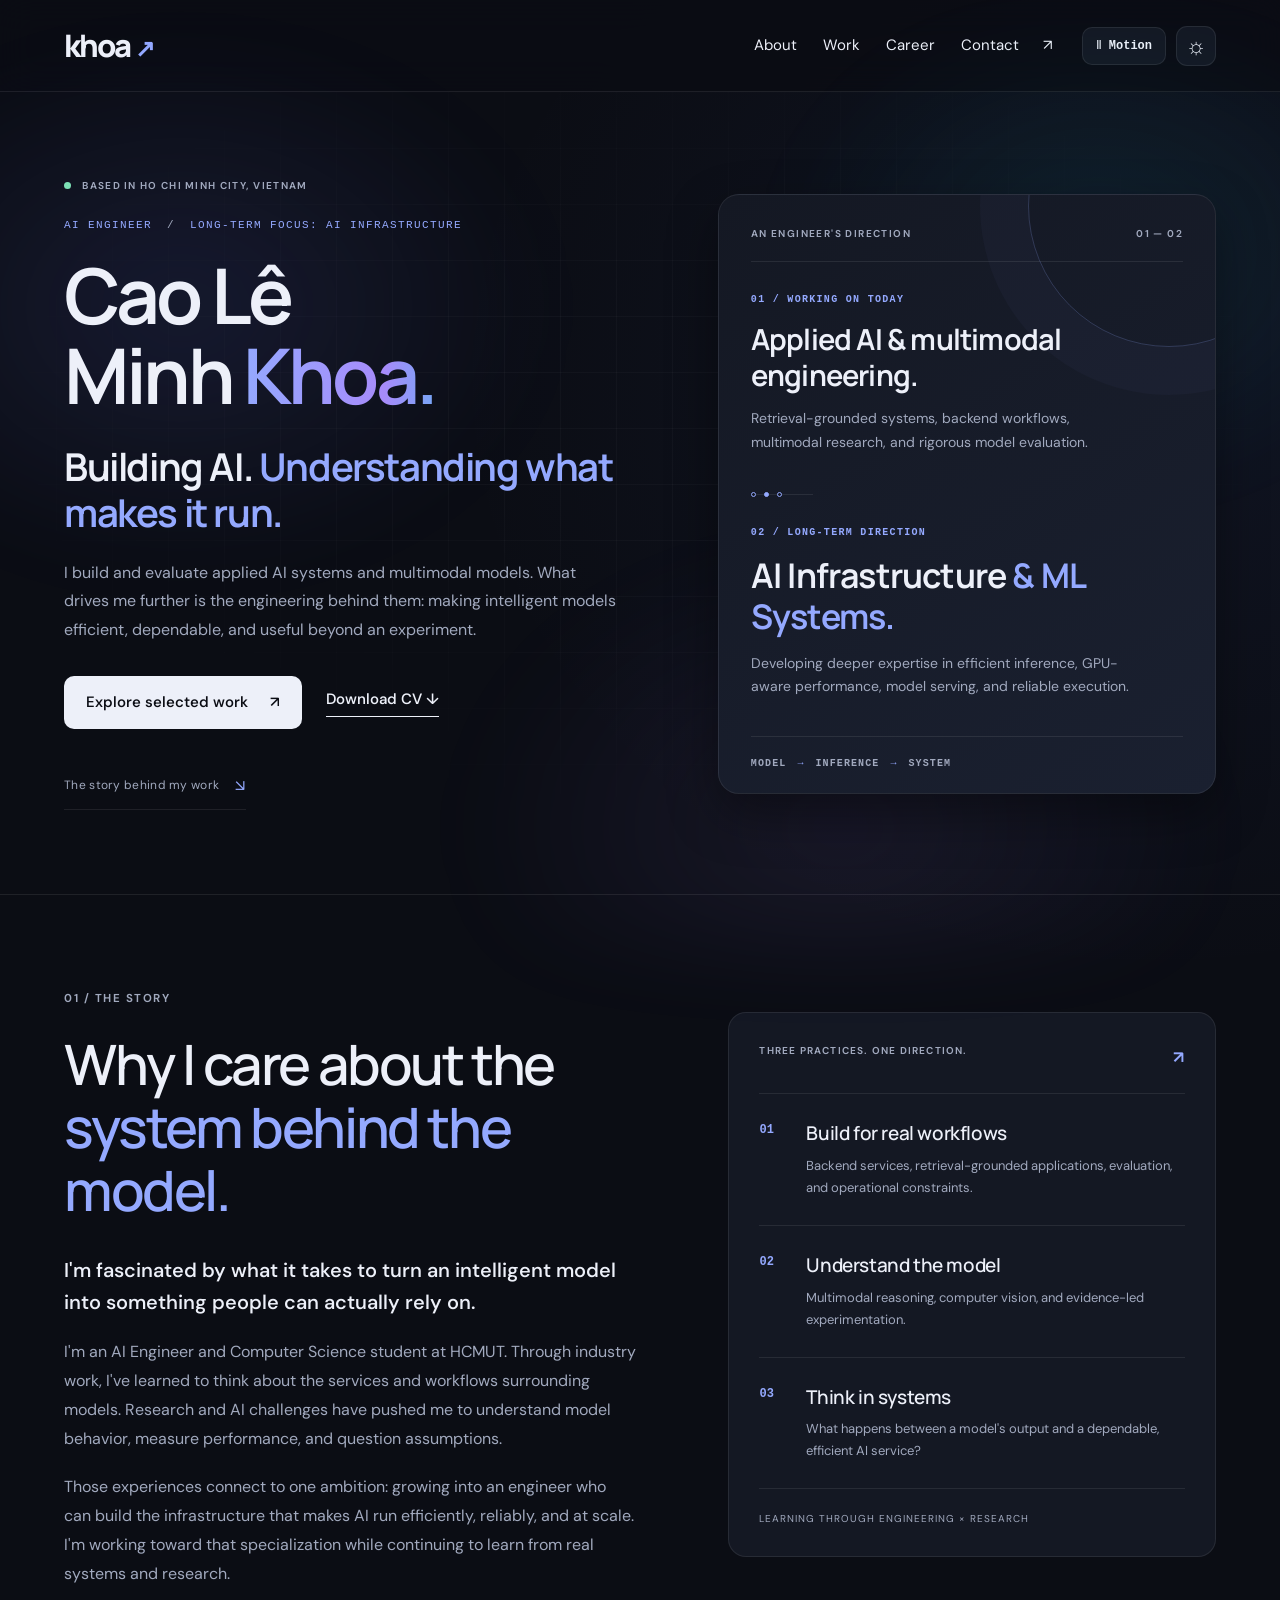
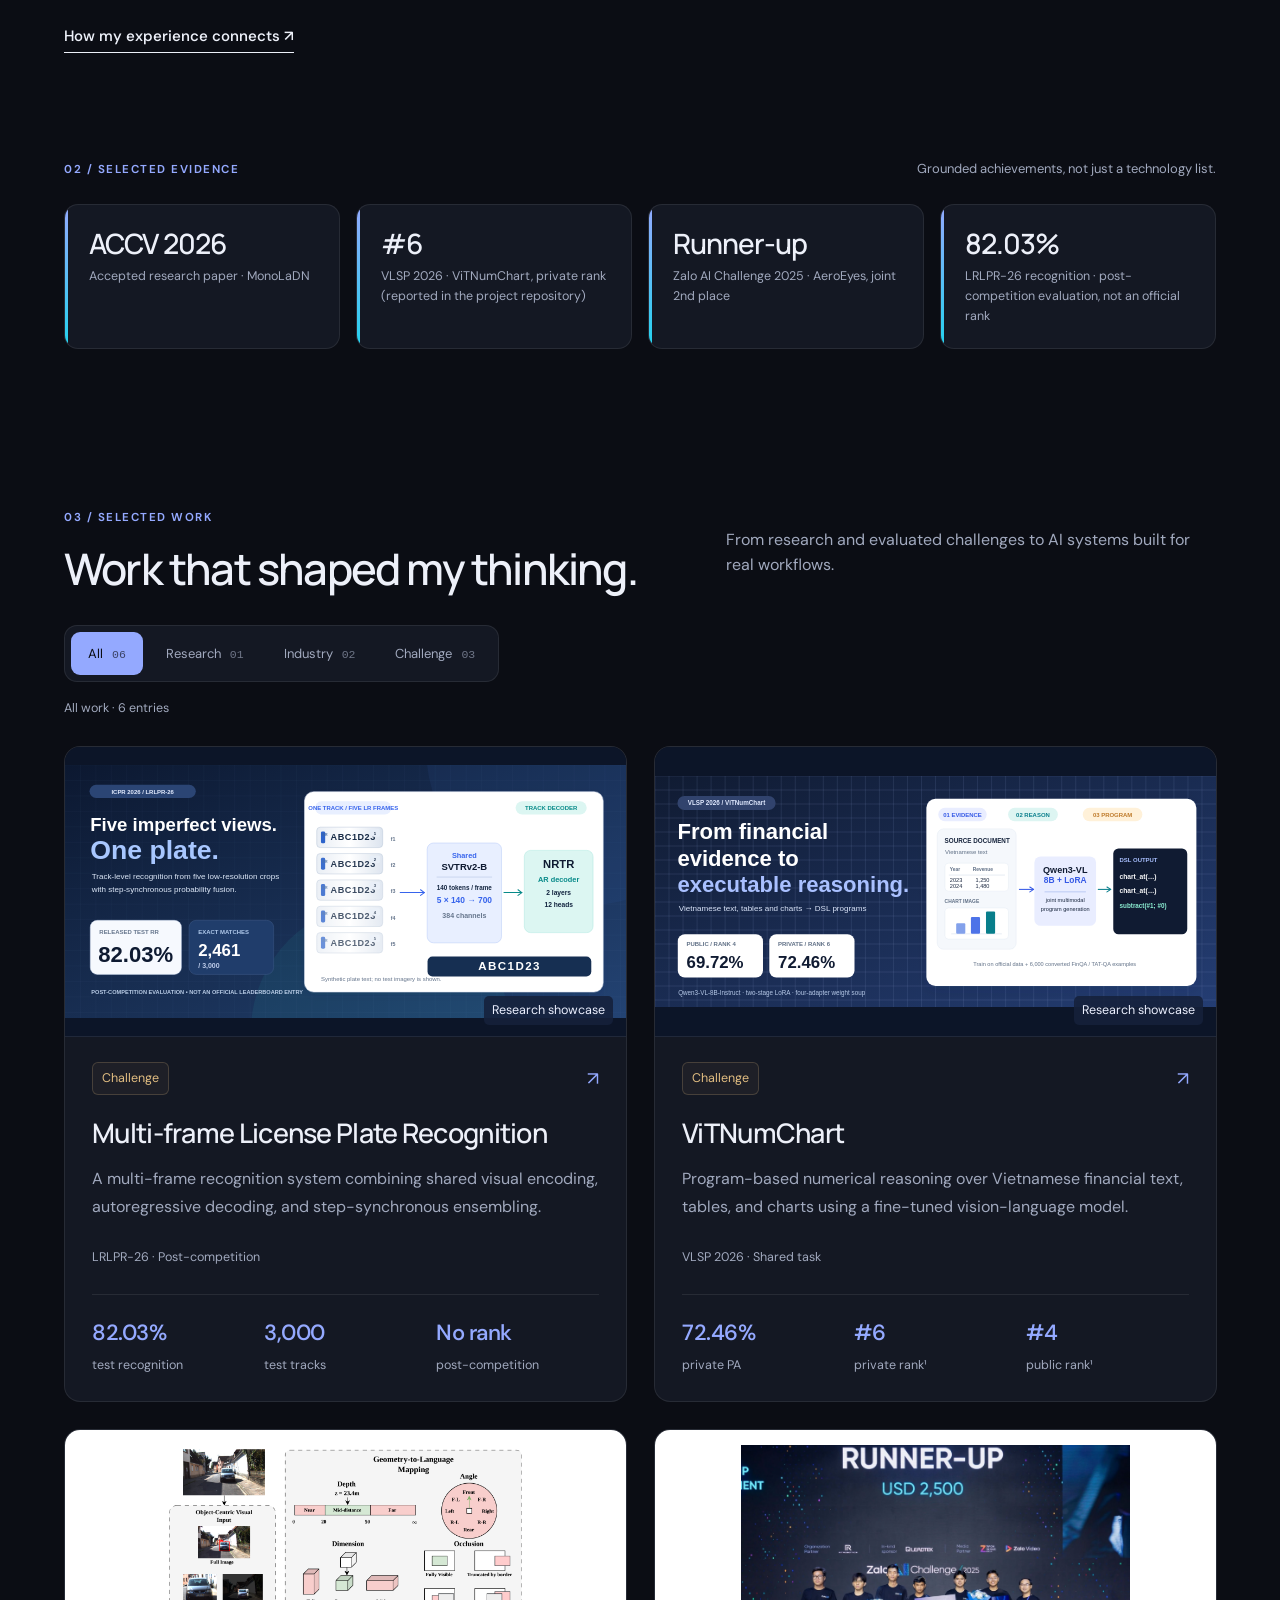
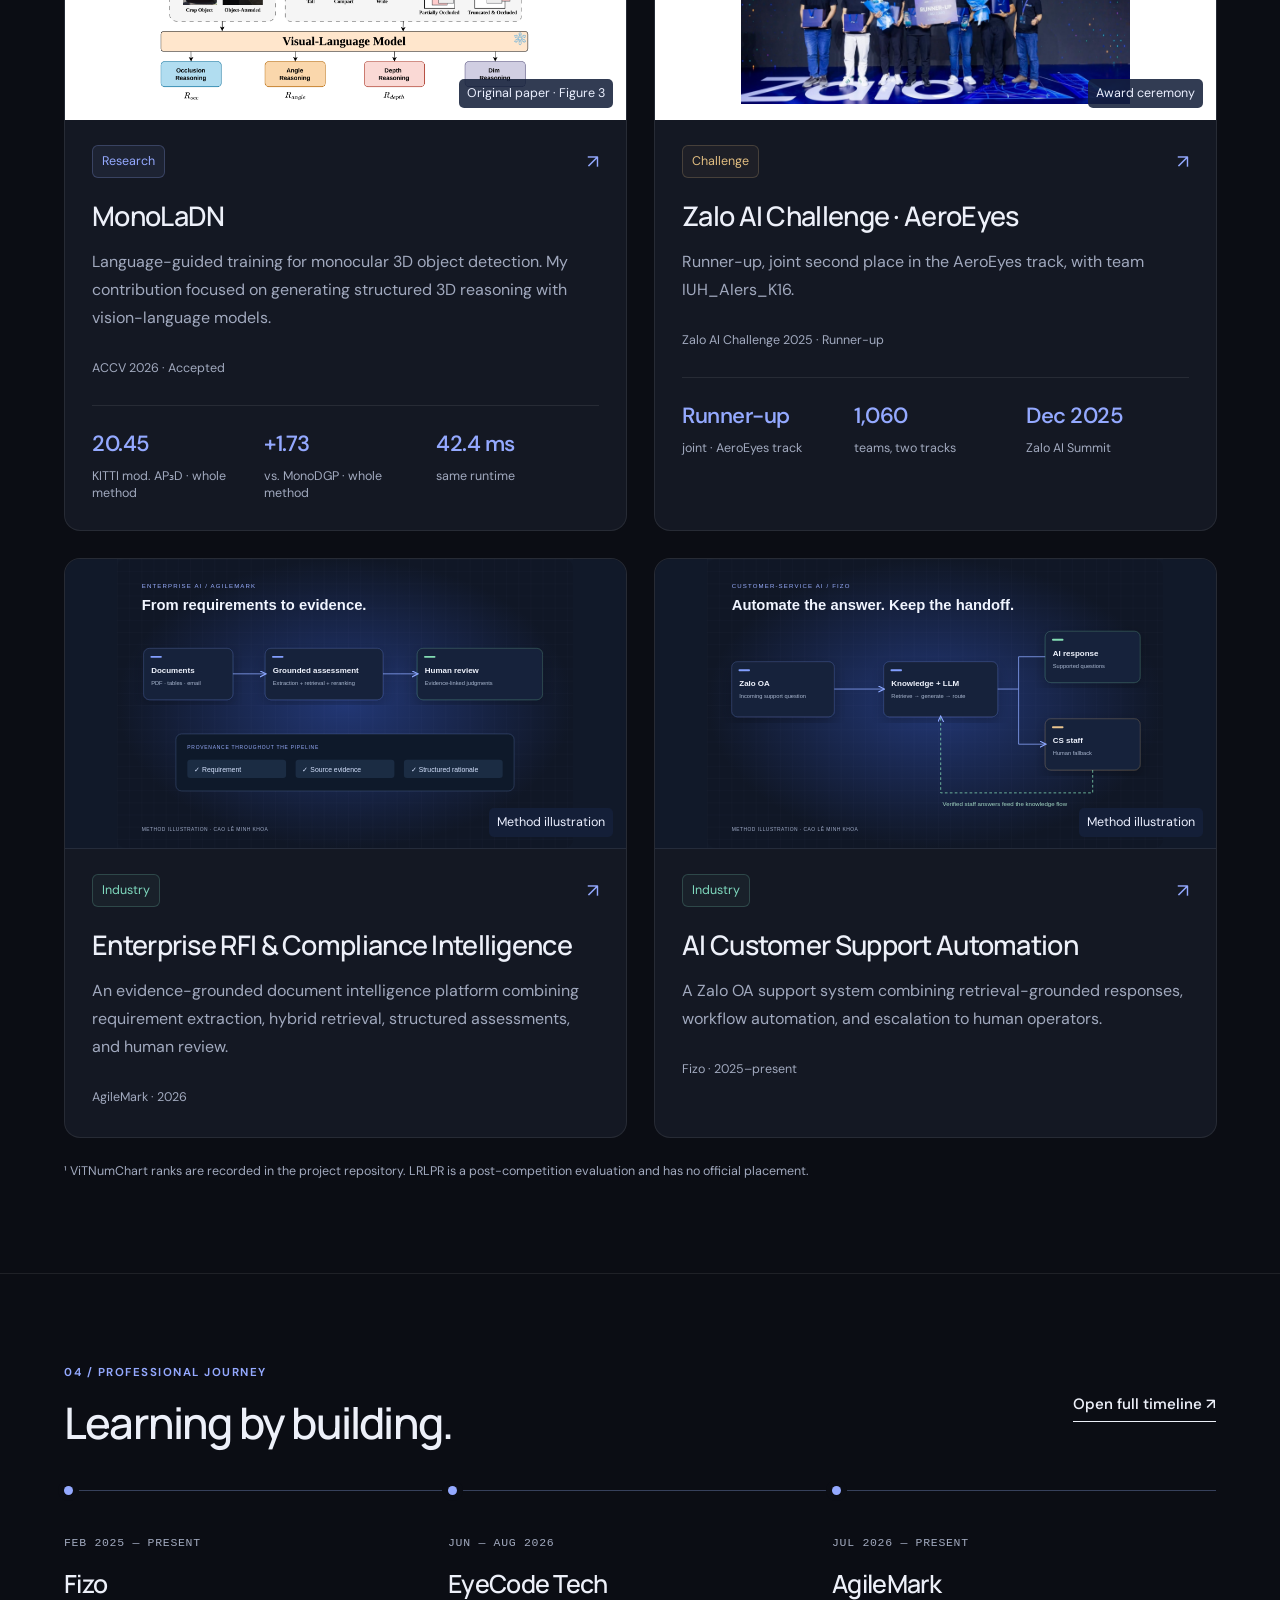
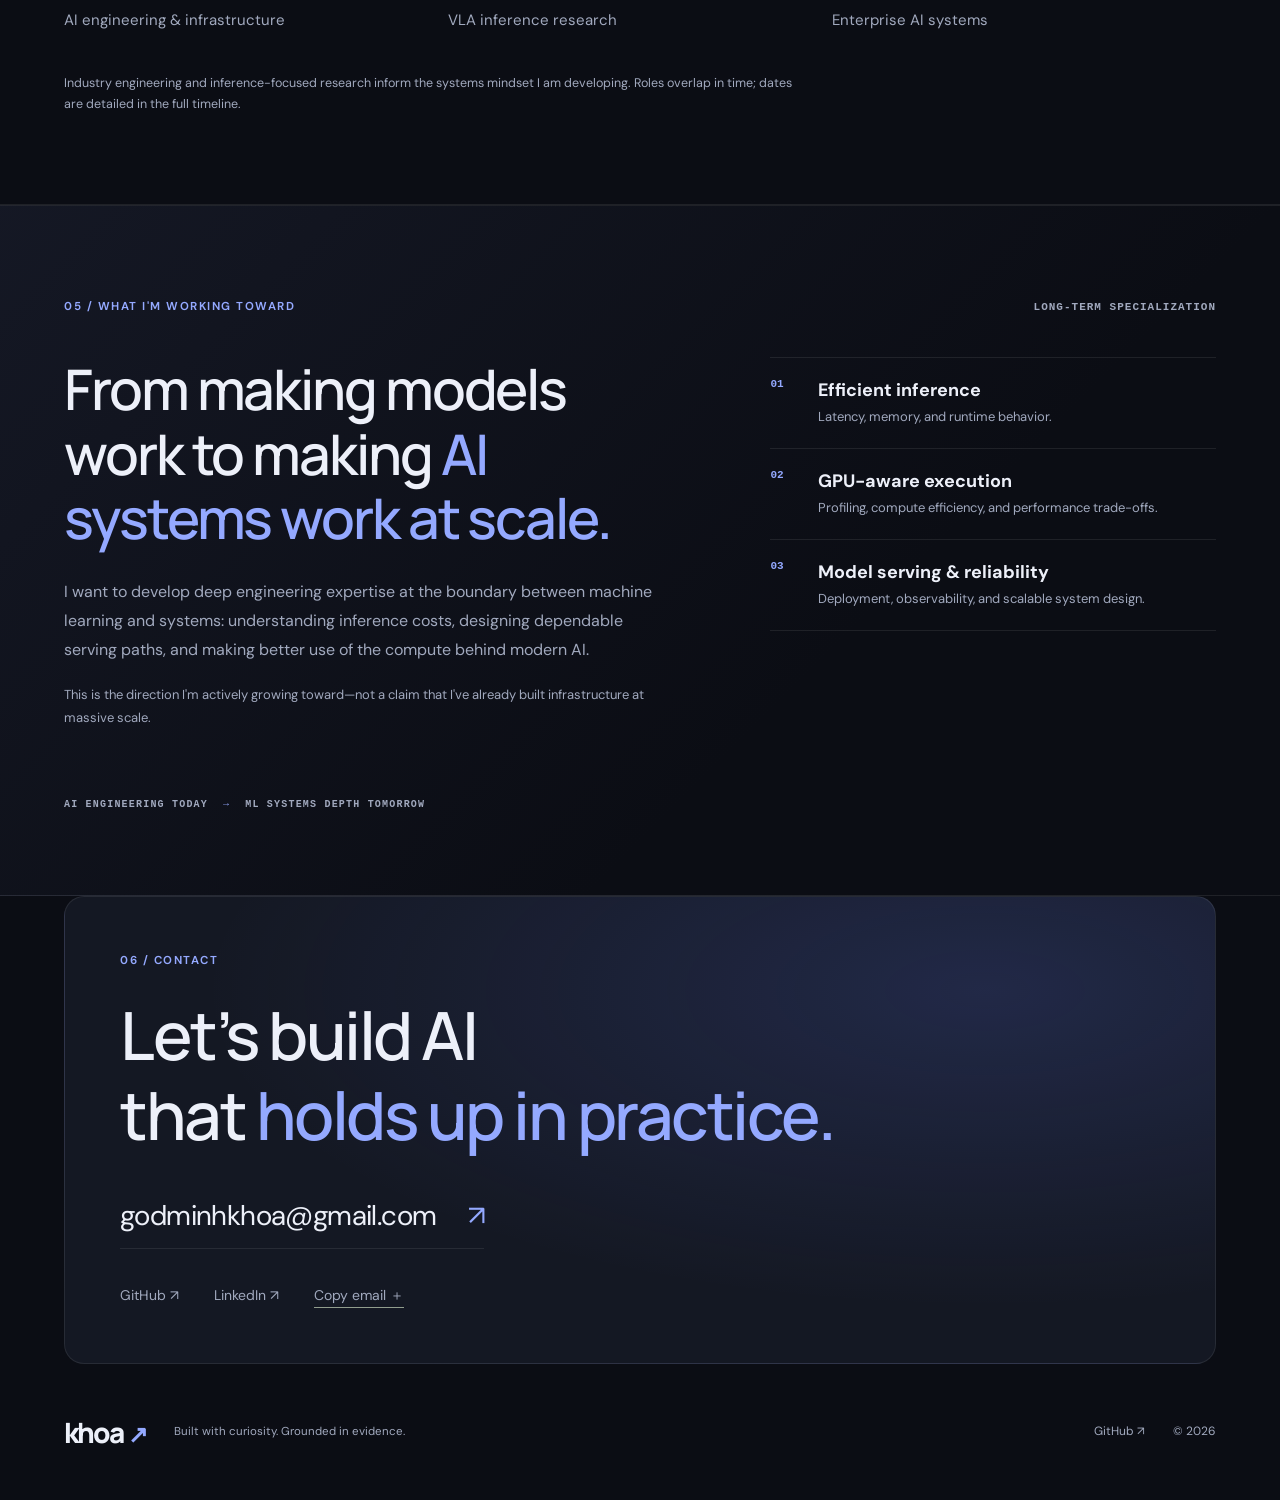
==== commit 3eb250ea: "Design engineering editorial homepage around AI infrastructure ambition" ====
--- a/index.html
+++ b/index.html
@@ -1 +1,41 @@
-<!doctype html><html lang="en"><head><meta charset="utf-8"><meta name="viewport" content="width=device-width, initial-scale=1"><meta name="theme-color" content="#0b0d14"><title>AI Engineer — Cao Lê Minh Khoa</title><meta name="description" content="Cao Lê Minh Khoa is an AI engineer building and evaluating AI systems: document intelligence, retrieval-grounded applications, multimodal models and efficient inference."><meta property="og:type" content="website"><meta property="og:site_name" content="Cao Lê Minh Khoa"><meta property="og:title" content="AI Engineer — Cao Lê Minh Khoa"><meta property="og:description" content="Cao Lê Minh Khoa is an AI engineer building and evaluating AI systems: document intelligence, retrieval-grounded applications, multimodal models and efficient inference."><meta property="og:url" content="https://khoalearningcode.github.io/"><meta property="og:image" content="https://khoalearningcode.github.io/assets/og-image.png"><meta property="og:image:width" content="1200"><meta property="og:image:height" content="630"><meta property="og:image:alt" content="Cao Lê Minh Khoa — AI Engineer · Reliable AI Systems"><meta name="twitter:card" content="summary_large_image"><meta name="twitter:title" content="AI Engineer — Cao Lê Minh Khoa"><meta name="twitter:description" content="Cao Lê Minh Khoa is an AI engineer building and evaluating AI systems: document intelligence, retrieval-grounded applications, multimodal models and efficient inference."><meta name="twitter:image" content="https://khoalearningcode.github.io/assets/og-image.png"><link rel="canonical" href="https://khoalearningcode.github.io/"><link rel="icon" href="assets/favicon.svg" type="image/svg+xml"><link rel="stylesheet" href="assets/site.css?v=9"></head><body><a class="skip" href="#main">Skip to content</a><header><a class="brand" href="index.html" aria-label="Khoa home">khoa<span>↗</span></a><nav aria-label="Main navigation"><a href="index.html#about">About</a><a href="career.html">Career</a><a href="index.html#work">Work</a><a class="nav-contact" href="index.html#contact">Contact <span>↗</span></a></nav><div class="header-tools"><button class="motion-toggle" type="button" aria-pressed="false" aria-label="Pause decorative motion" title="Pause or resume decorative motion">Ⅱ Motion</button><button class="theme-toggle" type="button" aria-label="Switch to light theme" title="Change color theme">☼</button></div></header><main id="main"><section class="hero"><div class="hero-copy"><p class="eyebrow"><span class="status-dot"></span> BASED IN HO CHI MINH CITY, VIETNAM</p><p class="role-label">AI ENGINEER · RELIABLE AI SYSTEMS</p><h1>Cao Lê<br>Minh <em>Khoa.</em></h1><p class="intro">I build and evaluate AI systems for real workflows—from document intelligence and retrieval-grounded applications to multimodal models and efficient inference. My focus is on practical engineering, measurable results, and turning research into useful systems.</p><div class="hero-actions"><a class="button" href="#work">Explore selected work <span>↗</span></a><a class="text-link" href="assets/Cao-Le-Minh-Khoa-CV.pdf" target="_blank" rel="noopener">Download CV ↓</a></div><div class="hero-note"><span>ENGINEERING × RESEARCH</span><p>From evidence-backed AI workflows<br>to efficient visual intelligence.</p></div></div></section><section class="proof-strip" aria-label="Highlights"><div><strong>ACCV 2026</strong><span>Accepted research paper · MonoLaDN</span></div><div><strong>#6</strong><span>VLSP 2026 · ViTNumChart, private rank (reported in the project repository)</span></div><div><strong>Runner-up</strong><span><a href="projects/aeroeyes.html">Zalo AI Challenge 2025 · AeroEyes, joint 2nd place</a></span></div><div><strong>82.03%</strong><span>LRLPR-26 recognition · post-competition evaluation, not an official rank</span></div></section><section class="home-overview section" id="about"><div><p class="eyebrow">ABOUT</p><h2>Building AI systems,<br>informed by research.</h2><p>I’m an AI engineer and Computer Science student at HCMUT.</p><p>At Fizo and AgileMark, my work covers enterprise AI applications, retrieval pipelines, backend services, and deployment infrastructure. Alongside industry work, I contribute to multimodal AI research and develop solutions for academic AI challenges.</p><p>Across these areas, I focus on understanding how systems work, evaluating their limitations, and making informed engineering decisions.</p><a class="text-link" href="assets/Cao-Le-Minh-Khoa-CV.pdf" target="_blank" rel="noopener">Full CV ↗</a></div><div class="profile-facts"><div><span>BASED IN</span><strong>Ho Chi Minh City, Vietnam</strong></div><div><span>EDUCATION</span><strong>Computer Science · HCMUT</strong><small>M.S. expected 2028</small></div><div><span>RECOGNITION</span><strong>ACCV 2026 · Accepted paper</strong><small>Zalo AI Challenge 2025 · Runner-up (joint 2nd), AeroEyes</small></div></div></section><section class="career-preview section"><div class="section-heading"><div><p class="eyebrow">CAREER</p><h2>The journey so far.</h2></div><a class="text-link" href="career.html">Open full timeline ↗</a></div><div class="career-glance"><a href="career.html#fizo"><span>FEB 2025 — PRESENT</span><h3>Fizo</h3><p>AI engineering & infrastructure</p></a><a href="career.html#eyecode"><span>JUN — AUG 2026</span><h3>EyeCode Tech</h3><p>VLA inference research</p></a><a href="career.html#agilemark"><span>JUL 2026 — PRESENT</span><h3>AgileMark</h3><p>Enterprise AI systems</p></a></div><p class="timeline-note">Roles overlap in time. The full timeline keeps each role’s dates explicit.</p></section><section class="section work-hub" id="work"><div class="section-heading"><div><p class="eyebrow">SELECTED WORK</p><h2>Selected work.</h2></div><p>AI systems, research contributions,<br>and evaluated challenge solutions.</p></div><div class="work-filter-bar" role="group" aria-label="Filter work by activity type"><button type="button" data-filter="all" aria-pressed="true">All<span>06</span></button><button type="button" data-filter="research" aria-pressed="false">Research<span>01</span></button><button type="button" data-filter="industry" aria-pressed="false">Industry<span>02</span></button><button type="button" data-filter="challenge" aria-pressed="false">Challenge<span>03</span></button></div><p class="filter-summary" id="filter-status" role="status">All work · 6 entries</p><div class="activity-grid"><a class="activity-card" data-category="industry" href="projects/compliance.html"><div class="activity-image "><img src="assets/projects/compliance.svg" alt="RFI & compliance intelligence — Method illustration" loading="lazy"><span>Method illustration</span></div><div class="activity-copy"><p class="activity-meta"><span class="category-pill category-industry">Industry</span><span>↗</span></p><h3>Enterprise RFI &amp; Compliance Intelligence</h3><p>An evidence-grounded document intelligence platform combining requirement extraction, hybrid retrieval, structured assessments, and human review.</p><small>AgileMark · 2026</small></div></a><a class="activity-card" data-category="industry" href="projects/customer-support.html"><div class="activity-image "><img src="assets/projects/support.svg" alt="AI customer support — Method illustration" loading="lazy"><span>Method illustration</span></div><div class="activity-copy"><p class="activity-meta"><span class="category-pill category-industry">Industry</span><span>↗</span></p><h3>AI Customer Support Automation</h3><p>A Zalo OA support system combining retrieval-grounded responses, workflow automation, and escalation to human operators.</p><small>Fizo · 2025–present</small></div></a><a class="activity-card" data-category="research" href="projects/monoladn.html"><div class="activity-image original-media"><img src="assets/projects/monoladn-fig3.png" alt="MonoLaDN — Original paper · Figure 3" loading="lazy"><span>Original paper · Figure 3</span></div><div class="activity-copy"><p class="activity-meta"><span class="category-pill category-research">Research</span><span>↗</span></p><h3>MonoLaDN</h3><p>Language-guided training for monocular 3D object detection. My contribution focused on generating structured 3D reasoning with vision-language models.</p><small>ACCV 2026 · Accepted</small><div class="card-results"><div><strong>20.45</strong><span>KITTI mod. AP₃D · whole method</span></div><div><strong>+1.73</strong><span>vs. MonoDGP · whole method</span></div><div><strong>42.4 ms</strong><span>same runtime</span></div></div></div></a><a class="activity-card" data-category="challenge" href="projects/aeroeyes.html"><div class="activity-image original-media"><img src="assets/projects/zalo-runner-up.jpg" alt="Zalo AI Challenge 2025 award ceremony: the AeroEyes runner-up team on stage" loading="lazy"><span>Award ceremony</span></div><div class="activity-copy"><p class="activity-meta"><span class="category-pill category-challenge">Challenge</span><span>↗</span></p><h3>Zalo AI Challenge · AeroEyes</h3><p>Runner-up, joint second place in the AeroEyes track, with team IUH_AIers_K16.</p><small>Zalo AI Challenge 2025 · Runner-up</small><div class="card-results"><div><strong>Runner-up</strong><span>joint · AeroEyes track</span></div><div><strong>1,060</strong><span>teams, two tracks</span></div><div><strong>Dec 2025</strong><span>Zalo AI Summit</span></div></div></div></a><a class="activity-card" data-category="challenge" href="projects/lrlpr.html"><div class="activity-image showcase-cover"><img src="assets/projects/lrlpr-showcase_hero.svg" alt="LRLPR-26 research visual: five low-resolution frames, one plate, 82.03% released-test recognition" loading="lazy"><span>Research showcase</span></div><div class="activity-copy"><p class="activity-meta"><span class="category-pill category-challenge">Challenge</span><span>↗</span></p><h3>Multi-frame License Plate Recognition</h3><p>A multi-frame recognition system combining shared visual encoding, autoregressive decoding, and step-synchronous ensembling.</p><small>LRLPR-26 · Post-competition</small><div class="card-results"><div><strong>82.03%</strong><span>test recognition</span></div><div><strong>3,000</strong><span>test tracks</span></div><div><strong>No rank</strong><span>post-competition</span></div></div></div></a><a class="activity-card" data-category="challenge" href="projects/vitnumchart.html"><div class="activity-image showcase-cover"><img src="assets/projects/vitnumchart-showcase_hero.svg" alt="ViTNumChart research visual: financial text tables and charts to an executable DSL, 72.46% private Program Accuracy" loading="lazy"><span>Research showcase</span></div><div class="activity-copy"><p class="activity-meta"><span class="category-pill category-challenge">Challenge</span><span>↗</span></p><h3>ViTNumChart</h3><p>Program-based numerical reasoning over Vietnamese financial text, tables, and charts using a fine-tuned vision-language model.</p><small>VLSP 2026 · Shared task</small><div class="card-results"><div><strong>72.46%</strong><span>private PA</span></div><div><strong>#6</strong><span>private rank¹</span></div><div><strong>#4</strong><span>public rank¹</span></div></div></div></a></div><p class="rank-footnote">¹ ViTNumChart ranks are recorded in the project repository. LRLPR is a post-competition evaluation and has no official placement.</p><div class="work-empty" hidden><p>No self projects to share yet.</p></div></section><section class="contact section" id="contact"><p class="eyebrow">CONTACT</p><h2>Good work starts<br>with a <em>conversation.</em></h2><a class="email-link" href="mailto:godminhkhoa@gmail.com">godminhkhoa@gmail.com <span>↗</span></a><div class="socials"><a href="https://github.com/khoalearningcode" target="_blank" rel="noopener">GitHub ↗</a><a href="https://www.linkedin.com/in/cao-khoa-1b09141b8/" target="_blank" rel="noopener">LinkedIn ↗</a><button id="copy-email" type="button">Copy email <span>＋</span></button><span id="copy-status" role="status"></span></div></section></main><footer><a class="brand" href="index.html">khoa<span>↗</span></a><p>Built with curiosity. Grounded in evidence.</p><a href="https://github.com/khoalearningcode">GitHub ↗</a><span>© 2026</span></footer><a class="to-top" href="#main" aria-label="Back to top">↑</a><dialog class="image-dialog"><button class="close-dialog" aria-label="Close image">×</button><img alt=""><p></p></dialog><script src="assets/main.js?v=13"></script><script src="assets/fx.js?v=2" defer></script></body></html>+<!doctype html><html lang="en"><head><meta charset="utf-8"><meta name="viewport" content="width=device-width, initial-scale=1"><meta name="theme-color" content="#0b0d14"><title>AI Engineer — Cao Lê Minh Khoa</title><meta name="description" content="Cao Lê Minh Khoa is an AI Engineer working across applied AI and multimodal research, with a long-term ambition in AI Infrastructure, efficient inference, and ML Systems."><meta property="og:type" content="website"><meta property="og:site_name" content="Cao Lê Minh Khoa"><meta property="og:title" content="AI Engineer — Cao Lê Minh Khoa"><meta property="og:description" content="AI engineering today, AI Infrastructure and ML Systems tomorrow. Applied systems, multimodal research, and evidence-led work."><meta property="og:url" content="https://khoalearningcode.github.io/"><meta property="og:image" content="https://khoalearningcode.github.io/assets/og-image.png"><meta property="og:image:width" content="1200"><meta property="og:image:height" content="630"><meta property="og:image:alt" content="Cao Lê Minh Khoa — AI Engineer · Reliable AI Systems"><meta name="twitter:card" content="summary_large_image"><meta name="twitter:title" content="AI Engineer — Cao Lê Minh Khoa"><meta name="twitter:description" content="AI engineering today, AI Infrastructure and ML Systems tomorrow. Applied systems, multimodal research, and evidence-led work."><meta name="twitter:image" content="https://khoalearningcode.github.io/assets/og-image.png"><link rel="canonical" href="https://khoalearningcode.github.io/"><link rel="icon" href="assets/favicon.svg" type="image/svg+xml"><link rel="stylesheet" href="assets/site.css?v=10"></head><body><a class="skip" href="#main">Skip to content</a><header><a class="brand" href="index.html" aria-label="Khoa home">khoa<span>↗</span></a><nav aria-label="Main navigation"><a href="index.html#about">About</a><a href="index.html#work">Work</a><a href="career.html">Career</a><a class="nav-contact" href="index.html#contact">Contact <span>↗</span></a></nav><div class="header-tools"><button class="motion-toggle" type="button" aria-pressed="false" aria-label="Pause decorative motion" title="Pause or resume decorative motion">Ⅱ Motion</button><button class="theme-toggle" type="button" aria-label="Switch to light theme" title="Change color theme">☼</button></div></header><main id="main"><section class="hero editorial-hero" aria-labelledby="site-title">
+<div class="hero-copy">
+<p class="eyebrow"><span class="status-dot"></span> BASED IN HO CHI MINH CITY, VIETNAM</p>
+<p class="role-label">AI ENGINEER <span class="role-separator">/</span> LONG-TERM FOCUS: AI INFRASTRUCTURE</p>
+<h1 id="site-title">Cao Lê<br>Minh <em>Khoa.</em></h1>
+<h2 class="hero-thesis">Building AI. <span>Understanding what makes it run.</span></h2>
+<p class="intro">I build and evaluate applied AI systems and multimodal models. What drives me further is the engineering behind them: making intelligent models efficient, dependable, and useful beyond an experiment.</p>
+<div class="hero-actions"><a class="button" href="#work">Explore selected work <span>↗</span></a><a class="text-link" href="assets/Cao-Le-Minh-Khoa-CV.pdf" target="_blank" rel="noopener">Download CV ↓</a></div>
+<a class="hero-story-link" href="#about">The story behind my work <span aria-hidden="true">↘</span></a>
+</div>
+<aside class="hero-compass" aria-label="Current work and long-term direction">
+<div class="compass-top"><span>AN ENGINEER'S DIRECTION</span><span aria-hidden="true">01 — 02</span></div>
+<div class="compass-phase"><p class="compass-index">01 / WORKING ON TODAY</p><h3>Applied AI &amp; multimodal engineering.</h3><p>Retrieval-grounded systems, backend workflows, multimodal research, and rigorous model evaluation.</p></div>
+<div class="compass-connector" aria-hidden="true"><span></span><span></span><span></span></div>
+<div class="compass-phase compass-future"><p class="compass-index">02 / LONG-TERM DIRECTION</p><h3>AI Infrastructure <span>&amp; ML Systems.</span></h3><p>Developing deeper expertise in efficient inference, GPU-aware performance, model serving, and reliable execution.</p></div>
+<div class="compass-end"><span>MODEL</span><span aria-hidden="true">→</span><span>INFERENCE</span><span aria-hidden="true">→</span><span>SYSTEM</span></div>
+</aside>
+</section><section class="story-section section" id="about" aria-labelledby="story-title">
+<div class="story-intro"><p class="eyebrow">01 / THE STORY</p><h2 id="story-title">Why I care about the <em>system behind the model.</em></h2>
+<p class="story-lead">I'm fascinated by what it takes to turn an intelligent model into something people can actually rely on.</p>
+<p>I'm an AI Engineer and Computer Science student at HCMUT. Through industry work, I've learned to think about the services and workflows surrounding models. Research and AI challenges have pushed me to understand model behavior, measure performance, and question assumptions.</p>
+<p>Those experiences connect to one ambition: growing into an engineer who can build the infrastructure that makes AI run efficiently, reliably, and at scale. I'm working toward that specialization while continuing to learn from real systems and research.</p>
+<a class="text-link" href="career.html">How my experience connects ↗</a></div>
+<div class="story-path" aria-label="The three practices connecting my work">
+<div class="story-path-top"><span>THREE PRACTICES. ONE DIRECTION.</span><span aria-hidden="true">↗</span></div>
+<div class="story-step"><span>01</span><div><h3>Build for real workflows</h3><p>Backend services, retrieval-grounded applications, evaluation, and operational constraints.</p></div></div>
+<div class="story-step"><span>02</span><div><h3>Understand the model</h3><p>Multimodal reasoning, computer vision, and evidence-led experimentation.</p></div></div>
+<div class="story-step"><span>03</span><div><h3>Think in systems</h3><p>What happens between a model's output and a dependable, efficient AI service?</p></div></div>
+<div class="story-path-foot">LEARNING THROUGH ENGINEERING × RESEARCH</div>
+</div></section><div class="evidence-heading"><p class="eyebrow">02 / SELECTED EVIDENCE</p><p>Grounded achievements, not just a technology list.</p></div><section class="proof-strip" aria-label="Highlights"><div><strong>ACCV 2026</strong><span>Accepted research paper · MonoLaDN</span></div><div><strong>#6</strong><span>VLSP 2026 · ViTNumChart, private rank (reported in the project repository)</span></div><div><strong>Runner-up</strong><span><a href="projects/aeroeyes.html">Zalo AI Challenge 2025 · AeroEyes, joint 2nd place</a></span></div><div><strong>82.03%</strong><span>LRLPR-26 recognition · post-competition evaluation, not an official rank</span></div></section><section class="section work-hub" id="work"><div class="section-heading"><div><p class="eyebrow">03 / SELECTED WORK</p><h2>Work that shaped my thinking.</h2></div><p>From research and evaluated challenges to AI systems built for real workflows.</p></div><div class="work-filter-bar" role="group" aria-label="Filter work by activity type"><button type="button" data-filter="all" aria-pressed="true">All<span>06</span></button><button type="button" data-filter="research" aria-pressed="false">Research<span>01</span></button><button type="button" data-filter="industry" aria-pressed="false">Industry<span>02</span></button><button type="button" data-filter="challenge" aria-pressed="false">Challenge<span>03</span></button></div><p class="filter-summary" id="filter-status" role="status">All work · 6 entries</p><div class="activity-grid"><a class="activity-card" data-category="challenge" href="projects/lrlpr.html"><div class="activity-image showcase-cover"><img src="assets/projects/lrlpr-showcase_hero.svg" alt="LRLPR-26 research visual: five low-resolution frames, one plate, 82.03% released-test recognition" loading="lazy"><span>Research showcase</span></div><div class="activity-copy"><p class="activity-meta"><span class="category-pill category-challenge">Challenge</span><span>↗</span></p><h3>Multi-frame License Plate Recognition</h3><p>A multi-frame recognition system combining shared visual encoding, autoregressive decoding, and step-synchronous ensembling.</p><small>LRLPR-26 · Post-competition</small><div class="card-results"><div><strong>82.03%</strong><span>test recognition</span></div><div><strong>3,000</strong><span>test tracks</span></div><div><strong>No rank</strong><span>post-competition</span></div></div></div></a><a class="activity-card" data-category="challenge" href="projects/vitnumchart.html"><div class="activity-image showcase-cover"><img src="assets/projects/vitnumchart-showcase_hero.svg" alt="ViTNumChart research visual: financial text tables and charts to an executable DSL, 72.46% private Program Accuracy" loading="lazy"><span>Research showcase</span></div><div class="activity-copy"><p class="activity-meta"><span class="category-pill category-challenge">Challenge</span><span>↗</span></p><h3>ViTNumChart</h3><p>Program-based numerical reasoning over Vietnamese financial text, tables, and charts using a fine-tuned vision-language model.</p><small>VLSP 2026 · Shared task</small><div class="card-results"><div><strong>72.46%</strong><span>private PA</span></div><div><strong>#6</strong><span>private rank¹</span></div><div><strong>#4</strong><span>public rank¹</span></div></div></div></a><a class="activity-card" data-category="research" href="projects/monoladn.html"><div class="activity-image original-media"><img src="assets/projects/monoladn-fig3.png" alt="MonoLaDN — Original paper · Figure 3" loading="lazy"><span>Original paper · Figure 3</span></div><div class="activity-copy"><p class="activity-meta"><span class="category-pill category-research">Research</span><span>↗</span></p><h3>MonoLaDN</h3><p>Language-guided training for monocular 3D object detection. My contribution focused on generating structured 3D reasoning with vision-language models.</p><small>ACCV 2026 · Accepted</small><div class="card-results"><div><strong>20.45</strong><span>KITTI mod. AP₃D · whole method</span></div><div><strong>+1.73</strong><span>vs. MonoDGP · whole method</span></div><div><strong>42.4 ms</strong><span>same runtime</span></div></div></div></a><a class="activity-card" data-category="challenge" href="projects/aeroeyes.html"><div class="activity-image original-media"><img src="assets/projects/zalo-runner-up.jpg" alt="Zalo AI Challenge 2025 award ceremony: the AeroEyes runner-up team on stage" loading="lazy"><span>Award ceremony</span></div><div class="activity-copy"><p class="activity-meta"><span class="category-pill category-challenge">Challenge</span><span>↗</span></p><h3>Zalo AI Challenge · AeroEyes</h3><p>Runner-up, joint second place in the AeroEyes track, with team IUH_AIers_K16.</p><small>Zalo AI Challenge 2025 · Runner-up</small><div class="card-results"><div><strong>Runner-up</strong><span>joint · AeroEyes track</span></div><div><strong>1,060</strong><span>teams, two tracks</span></div><div><strong>Dec 2025</strong><span>Zalo AI Summit</span></div></div></div></a><a class="activity-card" data-category="industry" href="projects/compliance.html"><div class="activity-image "><img src="assets/projects/compliance.svg" alt="RFI & compliance intelligence — Method illustration" loading="lazy"><span>Method illustration</span></div><div class="activity-copy"><p class="activity-meta"><span class="category-pill category-industry">Industry</span><span>↗</span></p><h3>Enterprise RFI &amp; Compliance Intelligence</h3><p>An evidence-grounded document intelligence platform combining requirement extraction, hybrid retrieval, structured assessments, and human review.</p><small>AgileMark · 2026</small></div></a><a class="activity-card" data-category="industry" href="projects/customer-support.html"><div class="activity-image "><img src="assets/projects/support.svg" alt="AI customer support — Method illustration" loading="lazy"><span>Method illustration</span></div><div class="activity-copy"><p class="activity-meta"><span class="category-pill category-industry">Industry</span><span>↗</span></p><h3>AI Customer Support Automation</h3><p>A Zalo OA support system combining retrieval-grounded responses, workflow automation, and escalation to human operators.</p><small>Fizo · 2025–present</small></div></a></div><p class="rank-footnote">¹ ViTNumChart ranks are recorded in the project repository. LRLPR is a post-competition evaluation and has no official placement.</p><div class="work-empty" hidden><p>No work in this category yet.</p></div></section><section class="career-preview section"><div class="section-heading"><div><p class="eyebrow">04 / PROFESSIONAL JOURNEY</p><h2>Learning by building.</h2></div><a class="text-link" href="career.html">Open full timeline ↗</a></div><div class="career-glance"><a href="career.html#fizo"><span>FEB 2025 — PRESENT</span><h3>Fizo</h3><p>AI engineering & infrastructure</p></a><a href="career.html#eyecode"><span>JUN — AUG 2026</span><h3>EyeCode Tech</h3><p>VLA inference research</p></a><a href="career.html#agilemark"><span>JUL 2026 — PRESENT</span><h3>AgileMark</h3><p>Enterprise AI systems</p></a></div><p class="timeline-note">Industry engineering and inference-focused research inform the systems mindset I am developing. Roles overlap in time; dates are detailed in the full timeline.</p></section><section class="direction-section section" id="direction" aria-labelledby="direction-title">
+<div class="direction-header"><p class="eyebrow">05 / WHAT I'M WORKING TOWARD</p><span>LONG-TERM SPECIALIZATION</span></div>
+<div class="direction-layout"><div class="direction-copy"><h2 id="direction-title">From making models work to making <em>AI systems work at scale.</em></h2>
+<p>I want to develop deep engineering expertise at the boundary between machine learning and systems: understanding inference costs, designing dependable serving paths, and making better use of the compute behind modern AI.</p>
+<p>This is the direction I'm actively growing toward—not a claim that I've already built infrastructure at massive scale.</p></div>
+<div class="direction-topics" aria-label="Areas I want to deepen">
+<div><span>01</span><strong>Efficient inference</strong><p>Latency, memory, and runtime behavior.</p></div>
+<div><span>02</span><strong>GPU-aware execution</strong><p>Profiling, compute efficiency, and performance trade-offs.</p></div>
+<div><span>03</span><strong>Model serving &amp; reliability</strong><p>Deployment, observability, and scalable system design.</p></div>
+</div></div>
+<div class="direction-bottom"><span>AI ENGINEERING TODAY</span><span aria-hidden="true">→</span><span>ML SYSTEMS DEPTH TOMORROW</span></div>
+</section><section class="contact section" id="contact"><p class="eyebrow">06 / CONTACT</p><h2>Let’s build AI<br>that <em>holds up in practice.</em></h2><a class="email-link" href="mailto:godminhkhoa@gmail.com">godminhkhoa@gmail.com <span>↗</span></a><div class="socials"><a href="https://github.com/khoalearningcode" target="_blank" rel="noopener">GitHub ↗</a><a href="https://www.linkedin.com/in/cao-khoa-1b09141b8/" target="_blank" rel="noopener">LinkedIn ↗</a><button id="copy-email" type="button">Copy email <span>＋</span></button><span id="copy-status" role="status"></span></div></section></main><footer><a class="brand" href="index.html">khoa<span>↗</span></a><p>Built with curiosity. Grounded in evidence.</p><a href="https://github.com/khoalearningcode">GitHub ↗</a><span>© 2026</span></footer><a class="to-top" href="#main" aria-label="Back to top">↑</a><dialog class="image-dialog"><button class="close-dialog" aria-label="Close image">×</button><img alt=""><p></p></dialog><script src="assets/main.js?v=13"></script><script src="assets/fx.js?v=2" defer></script></body></html>
--- a/assets/site.css
+++ b/assets/site.css
@@ -749,3 +749,131 @@
 .showcase-featured .figure-heading{margin-bottom:20px}
 .showcase-featured figcaption{margin-top:12px}
 @media(max-width:640px){.showcase-featured{margin:4px 0 32px}}
+
+/* === Engineering Editorial homepage: narrative + evidence + future direction === */
+.editorial-hero.hero{display:grid;grid-template-columns:minmax(0,1.08fr) minmax(0,.92fr);gap:6%;align-items:center;padding:86px 5% 84px;min-height:710px}
+.editorial-hero .hero-copy{max-width:none;min-width:0}
+.editorial-hero .role-label{font-size:11px;letter-spacing:1.4px;line-height:1.7}
+.role-separator{color:var(--muted);padding:0 7px}
+.editorial-hero h1{font-size:clamp(55px,6vw,84px);line-height:1.04;margin-bottom:30px;letter-spacing:-3.8px}
+.editorial-hero .hero-thesis{font-size:clamp(28px,3vw,40px);line-height:1.2;letter-spacing:-1.4px;font-weight:650;max-width:660px;margin:0 0 22px}
+.editorial-hero .hero-thesis span{color:var(--blue)}
+.editorial-hero .intro{font-size:16px;line-height:1.8;max-width:560px;margin:0;color:var(--muted)}
+.editorial-hero .hero-actions{margin-top:31px;flex-wrap:wrap;gap:24px}
+.hero-story-link{display:inline-flex;align-items:center;gap:16px;color:var(--muted);font-size:12px;letter-spacing:.3px;margin-top:44px;border-bottom:1px solid var(--line);padding-bottom:10px}
+.hero-story-link span{font-size:16px;color:var(--blue)}
+.hero-story-link:hover{color:var(--ink)}
+.hero-compass{position:relative;min-width:0;border:1px solid var(--line);border-radius:21px;background:linear-gradient(150deg,var(--surface),var(--surface2));padding:31px 32px 24px;overflow:hidden;box-shadow:0 20px 50px var(--shadow)}
+.hero-compass:before{content:'';position:absolute;right:-95px;top:-130px;width:280px;height:280px;border-radius:50%;border:1px solid color-mix(in srgb,var(--blue) 22%,transparent);box-shadow:0 0 0 48px color-mix(in srgb,var(--blue) 3%,transparent);pointer-events:none}
+.compass-top{display:flex;justify-content:space-between;gap:12px;font-size:10px;color:var(--muted);letter-spacing:1.4px;font-weight:650;border-bottom:1px solid var(--line);padding-bottom:19px}
+.compass-phase{padding:30px 0 7px;position:relative}
+.compass-index{font:600 10px/1.6 monospace;letter-spacing:1.3px;color:var(--blue);margin:0 0 14px}
+.compass-phase h3{font-size:clamp(22px,2.4vw,29px);line-height:1.22;letter-spacing:-.8px;margin:0 0 14px;font-weight:650}
+.compass-phase>p:not(.compass-index){font-size:14px;line-height:1.7;color:var(--muted);margin:0;max-width:390px}
+.compass-connector{height:41px;display:flex;align-items:center;gap:8px;position:relative;margin:12px 0 0}
+.compass-connector:before{content:'';width:60px;height:1px;background:var(--line);position:absolute;left:2px}
+.compass-connector span{z-index:1;width:5px;height:5px;border:1px solid var(--blue);border-radius:50%;background:var(--surface)}
+.compass-connector span:nth-child(2){background:var(--blue)}
+.compass-future{padding-top:10px}
+.compass-future h3{color:var(--ink);font-size:clamp(25px,2.75vw,34px)}
+.compass-future h3 span{color:var(--blue)}
+.compass-end{display:flex;gap:11px;align-items:center;border-top:1px solid var(--line);padding-top:21px;margin-top:30px;font:600 10px monospace;letter-spacing:1.1px;color:var(--muted);flex-wrap:wrap}
+.compass-end span:nth-child(even){color:var(--blue)}
+.story-section{display:grid;grid-template-columns:minmax(0,1.08fr) minmax(0,.92fr);gap:8%;align-items:start;border-top:1px solid var(--line);padding-top:95px;padding-bottom:96px}
+.story-intro h2{font-size:clamp(38px,4.35vw,57px);letter-spacing:-2.4px;line-height:1.13;max-width:690px;margin-bottom:32px}
+.story-intro h2 em{font-style:normal;color:var(--blue)}
+.story-intro>p:not(.eyebrow){font-size:16px;line-height:1.8;color:var(--muted);margin:0 0 20px;max-width:630px}
+.story-intro .story-lead{font-size:20px!important;line-height:1.6!important;font-weight:550;color:var(--ink)!important;max-width:610px!important}
+.story-intro .text-link{display:inline-block;margin-top:15px}
+.story-path{margin-top:22px;background:var(--surface);border:1px solid var(--line);border-radius:18px;padding:30px}
+.story-path-top{display:flex;justify-content:space-between;gap:12px;border-bottom:1px solid var(--line);padding-bottom:22px;font-size:10px;font-weight:650;letter-spacing:1.2px;color:var(--muted)}
+.story-path-top span:last-child{font-size:17px;color:var(--blue)}
+.story-step{display:grid;grid-template-columns:30px 1fr;gap:17px;padding:26px 0;border-bottom:1px solid var(--line)}
+.story-step>span{font:600 12px/1.8 monospace;color:var(--blue)}
+.story-step h3{font-size:19px;letter-spacing:-.4px;line-height:1.4;margin:0 0 8px}
+.story-step p{font-size:13px;line-height:1.7;color:var(--muted);margin:0}
+.story-path-foot{padding-top:22px;font-size:10px;line-height:1.5;letter-spacing:1px;color:var(--muted)}
+.evidence-heading{display:flex;align-items:baseline;justify-content:space-between;gap:20px;padding:9px 5% 24px}
+.evidence-heading .eyebrow{margin:0;color:var(--blue)}
+.evidence-heading>p:last-child{margin:0;font-size:13px;color:var(--muted)}
+.proof-strip{padding-left:5%;padding-right:5%;padding-bottom:70px}
+.work-hub .section-heading>div .eyebrow,.career-preview .section-heading>div .eyebrow{color:var(--blue)}
+.work-hub .section-heading>p{max-width:490px;font-size:16px}
+.career-preview{border-top:1px solid var(--line)}
+.career-preview .timeline-note{max-width:740px}
+.direction-section{border-top:1px solid var(--line);border-bottom:1px solid var(--line);padding-top:92px;padding-bottom:85px;background:linear-gradient(135deg,color-mix(in srgb,var(--blue) 7%,var(--paper)),var(--paper) 65%)}
+.direction-header{display:flex;justify-content:space-between;gap:20px;align-items:baseline;margin-bottom:40px}
+.direction-header .eyebrow{color:var(--blue);margin:0}
+.direction-header>span{font:600 11px monospace;letter-spacing:1px;color:var(--muted)}
+.direction-layout{display:grid;grid-template-columns:minmax(0,1.15fr) minmax(0,.85fr);gap:9%;align-items:start}
+.direction-copy h2{font-size:clamp(38px,4.4vw,56px);line-height:1.16;letter-spacing:-2.1px;max-width:730px;margin:0 0 27px}
+.direction-copy h2 em{font-style:normal;color:var(--blue)}
+.direction-copy p{font-size:16px;line-height:1.8;color:var(--muted);max-width:650px;margin:0 0 18px}
+.direction-copy p:last-child{font-size:13px}
+.direction-topics{border-top:1px solid var(--line)}
+.direction-topics>div{display:grid;grid-template-columns:36px 1fr;column-gap:12px;padding:20px 0;border-bottom:1px solid var(--line)}
+.direction-topics>div>span{font:600 11px monospace;color:var(--blue)}
+.direction-topics strong{font-size:18px;line-height:1.35}
+.direction-topics p{grid-column:2;margin:5px 0 0;color:var(--muted);font-size:13px;line-height:1.6}
+.direction-bottom{display:flex;gap:15px;align-items:center;color:var(--muted);font:600 10px monospace;letter-spacing:1.2px;margin-top:51px;flex-wrap:wrap}
+.direction-bottom span:nth-child(2){color:var(--blue)}
+.career-bridge{border:1px solid var(--line);background:var(--surface);border-radius:14px;padding:22px 25px;display:flex;align-items:center;gap:25px;margin:0 0 17px}
+.career-bridge>span{font:600 10px monospace;color:var(--blue);letter-spacing:1px;white-space:nowrap}
+.career-bridge p{font-size:13px;line-height:1.6;color:var(--muted);margin:0}
+.career-bridge a{font-size:12px;white-space:nowrap;color:var(--blue);border-bottom:1px solid currentColor}
+@media(max-width:1060px){
+.editorial-hero.hero{grid-template-columns:1fr;min-height:0;gap:48px;padding-top:66px;padding-bottom:69px}
+.editorial-hero .hero-copy{max-width:760px}
+.editorial-hero .hero-thesis{max-width:750px}
+.hero-compass{display:grid;grid-template-columns:1fr 1fr;gap:0 36px;padding:25px 28px}
+.compass-top,.compass-end{grid-column:1/-1}
+.compass-connector{display:none}
+.compass-phase{padding:25px 0}
+.compass-future{border-left:1px solid var(--line);padding-left:30px}
+.story-section{gap:5%}
+.career-bridge{flex-wrap:wrap;gap:10px 20px}
+}
+@media(max-width:760px){
+.story-section,.direction-layout{grid-template-columns:1fr;gap:28px}
+.story-section{padding-top:70px;padding-bottom:67px}
+.story-path{margin-top:0}
+.direction-section{padding-top:72px;padding-bottom:68px}
+.direction-header{align-items:flex-start;flex-wrap:wrap}
+.direction-copy h2{max-width:660px}
+.direction-topics{margin-top:10px}
+.evidence-heading{align-items:flex-start;flex-direction:column;gap:7px}
+}
+@media(max-width:640px){
+.editorial-hero.hero{display:flex;flex-direction:column;gap:31px;padding:49px 6% 58px}
+.editorial-hero h1{font-size:clamp(46px,12.8vw,67px);letter-spacing:-2.8px;margin-bottom:22px}
+.editorial-hero .hero-thesis{font-size:clamp(28px,7vw,37px);letter-spacing:-1px;margin-bottom:18px}
+.editorial-hero .intro{font-size:15px;line-height:1.75}
+.editorial-hero .role-label{font-size:9px;letter-spacing:1px}
+.editorial-hero .hero-actions{gap:15px}
+.hero-story-link{margin-top:27px}
+.hero-compass{display:block;width:100%;padding:25px 23px}
+.compass-top{font-size:9px}
+.compass-phase{padding:25px 0 0}
+.compass-future{border:0;border-top:1px solid var(--line);margin-top:25px;padding:25px 0 0}
+.compass-phase h3,.compass-future h3{font-size:25px}
+.compass-phase>p:not(.compass-index){font-size:13px}
+.compass-end{margin-top:25px;font-size:9px}
+.story-section{padding-top:60px;padding-bottom:59px}
+.story-intro h2{font-size:clamp(33px,8vw,42px);letter-spacing:-1.6px}
+.story-intro .story-lead{font-size:18px!important}
+.story-intro>p:not(.eyebrow){font-size:15px}
+.story-path{padding:20px}
+.story-step{padding:21px 0}
+.story-step h3{font-size:18px}
+.evidence-heading{padding:0 6% 18px}
+.evidence-heading>p:last-child{font-size:12px}
+.proof-strip{padding-left:6%;padding-right:6%}
+.work-hub .section-heading>p{font-size:14px}
+.direction-section{padding-top:62px;padding-bottom:60px}
+.direction-copy h2{font-size:clamp(33px,8vw,43px);letter-spacing:-1.5px}
+.direction-copy p{font-size:15px}
+.direction-header>span{font-size:9px}
+.direction-bottom{font-size:9px;gap:10px;margin-top:30px}
+.career-bridge{padding:19px;display:block}
+.career-bridge p{margin:10px 0}
+}
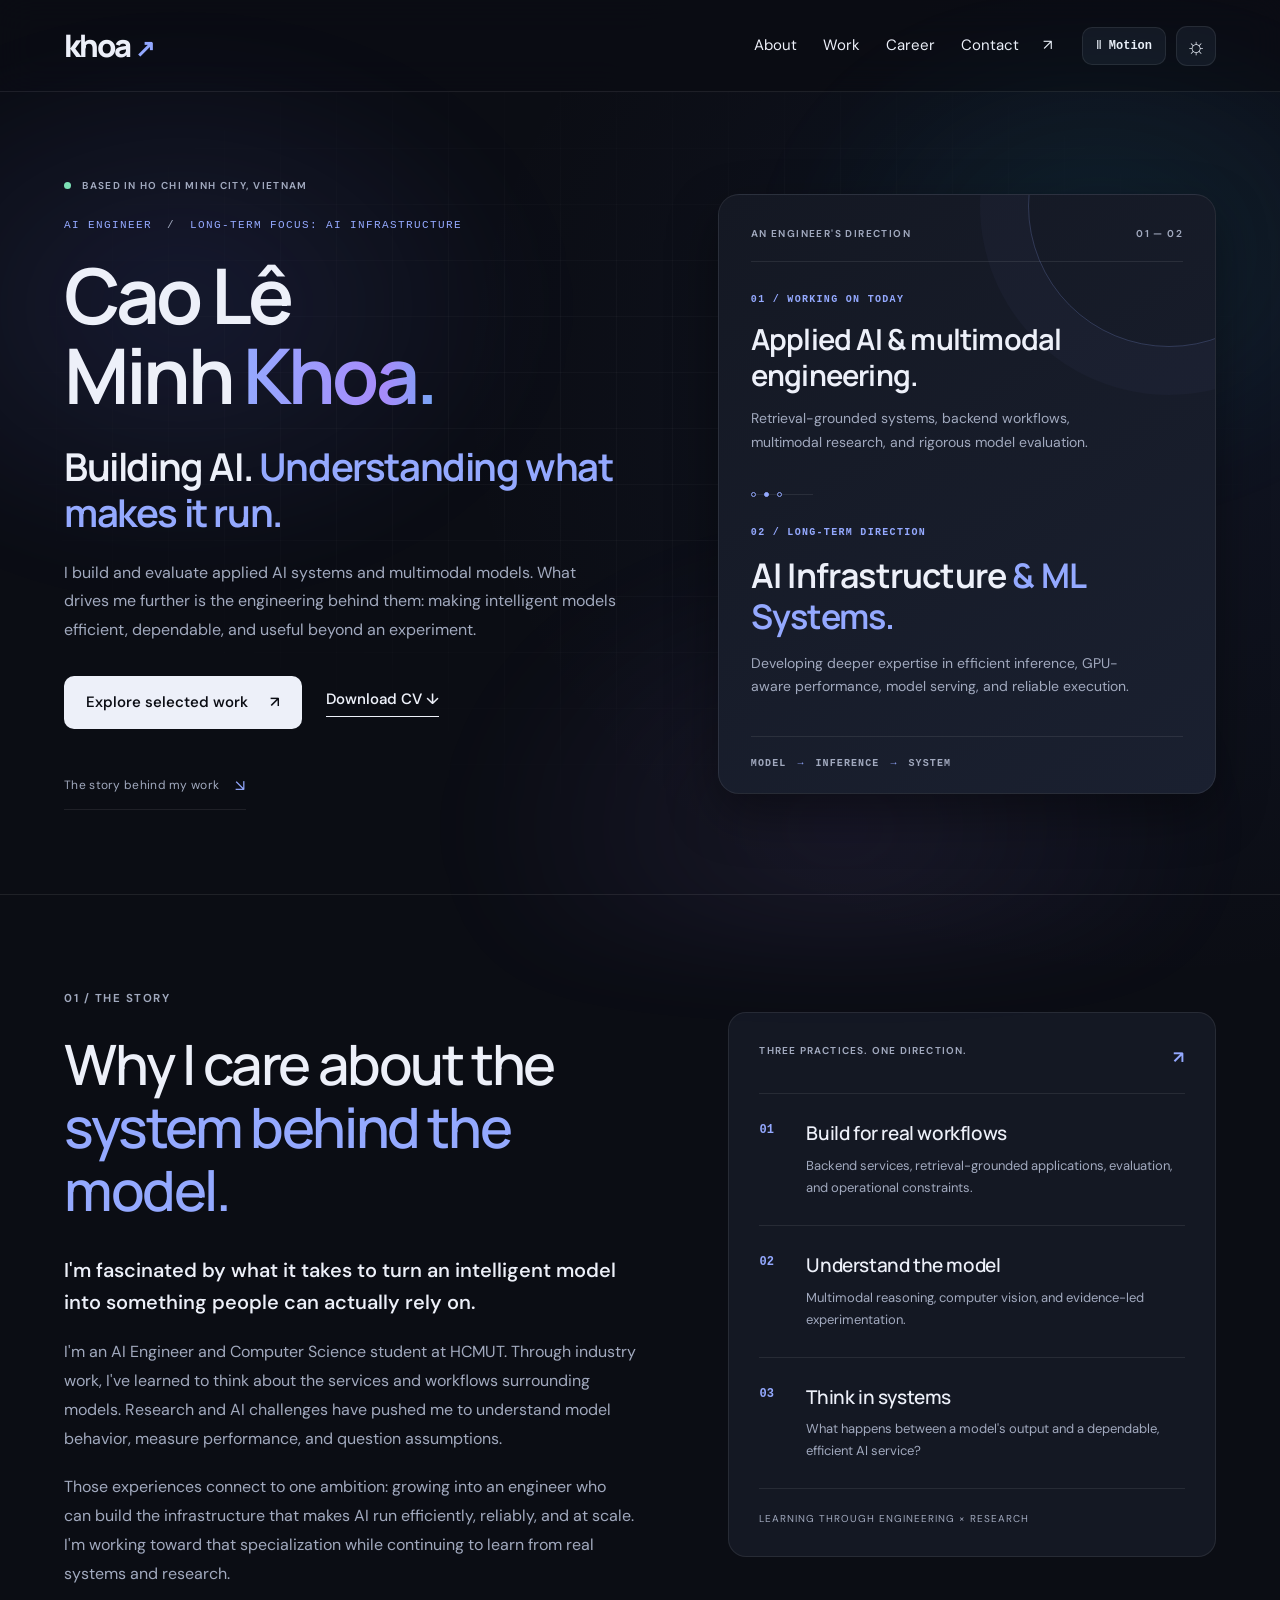
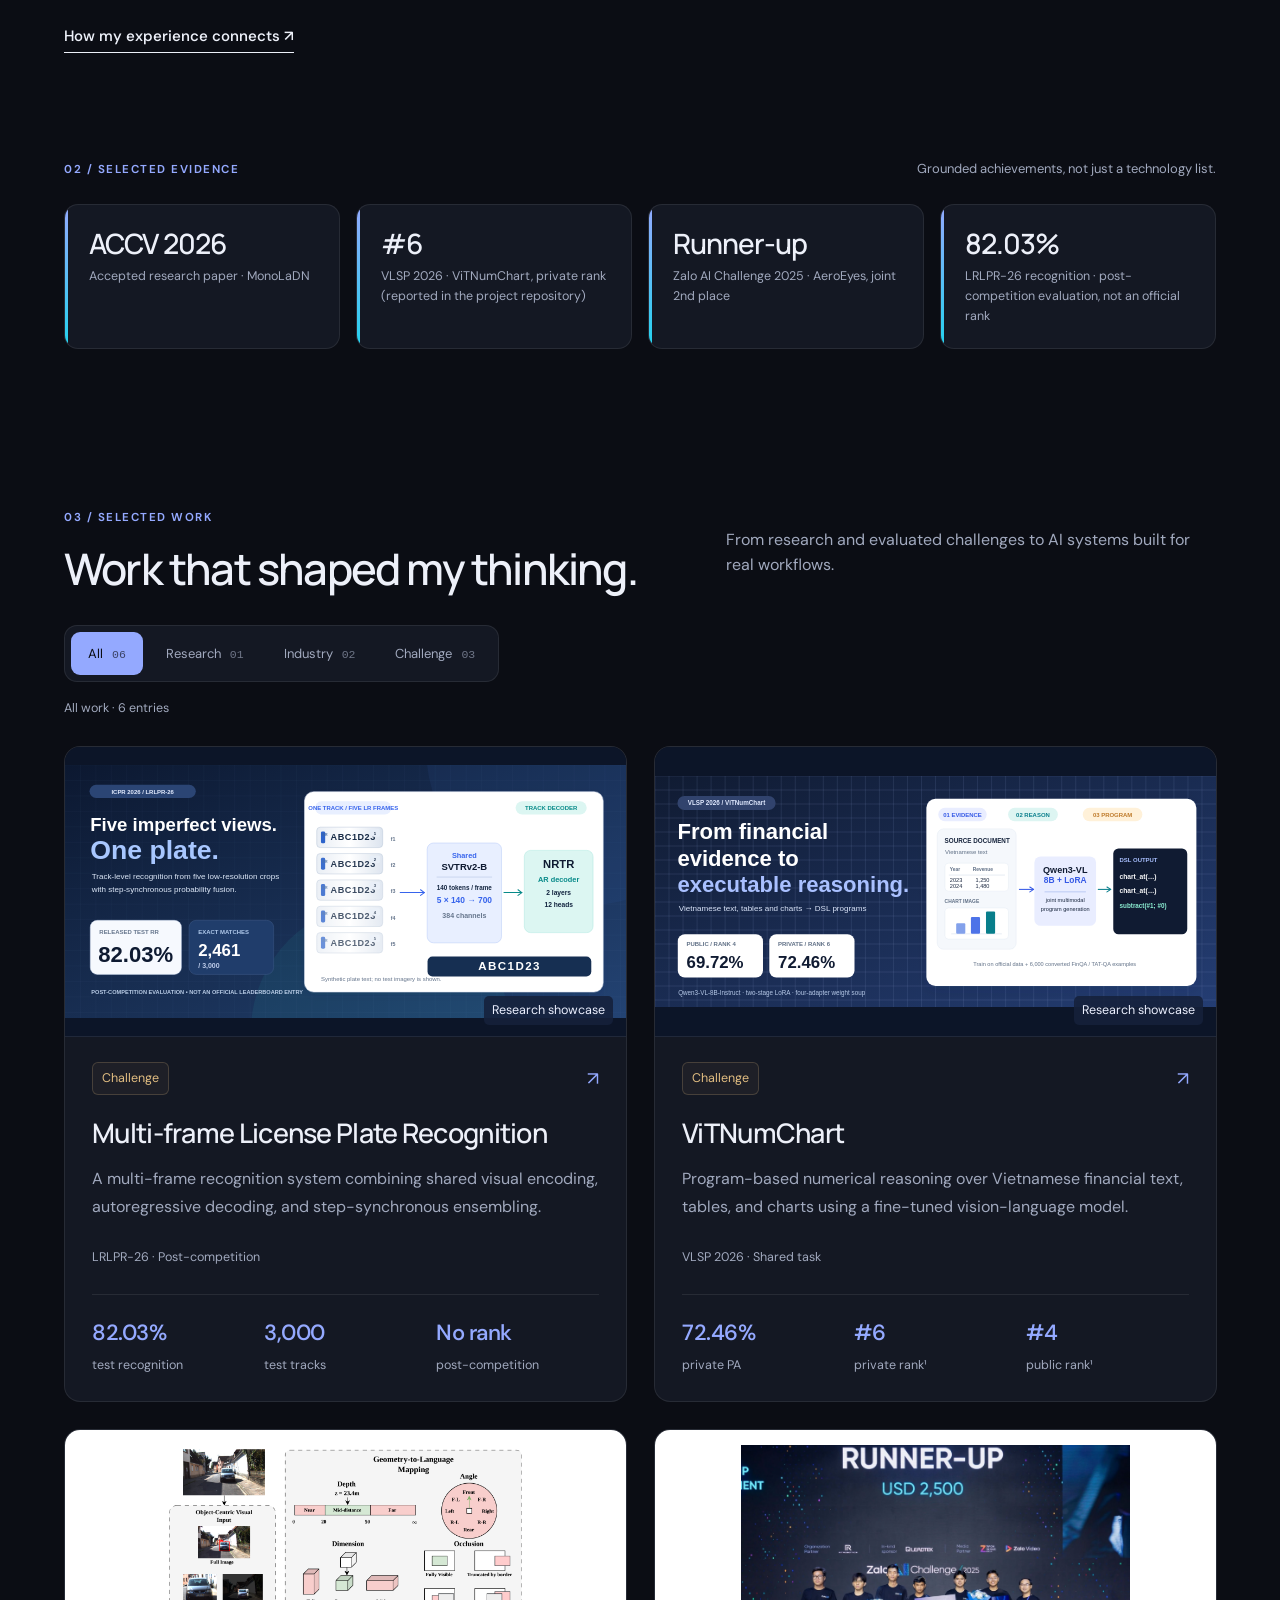
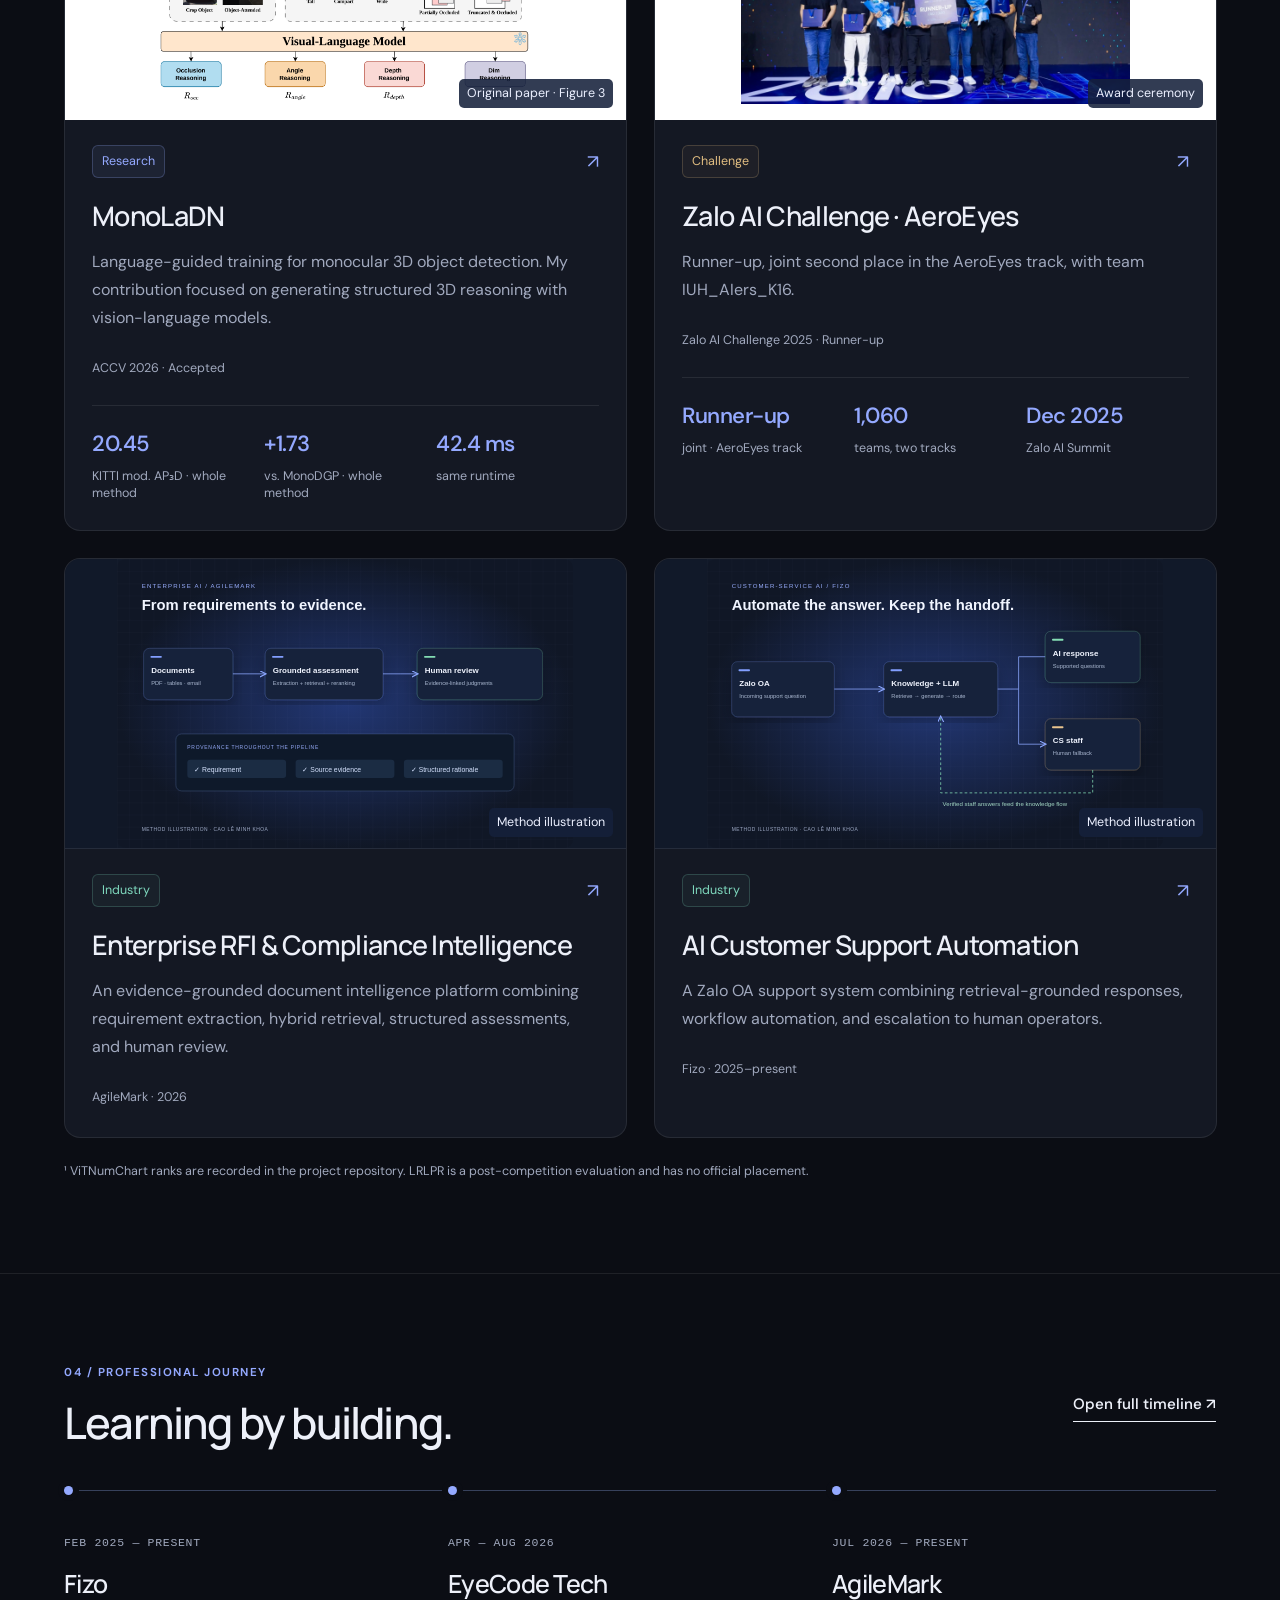
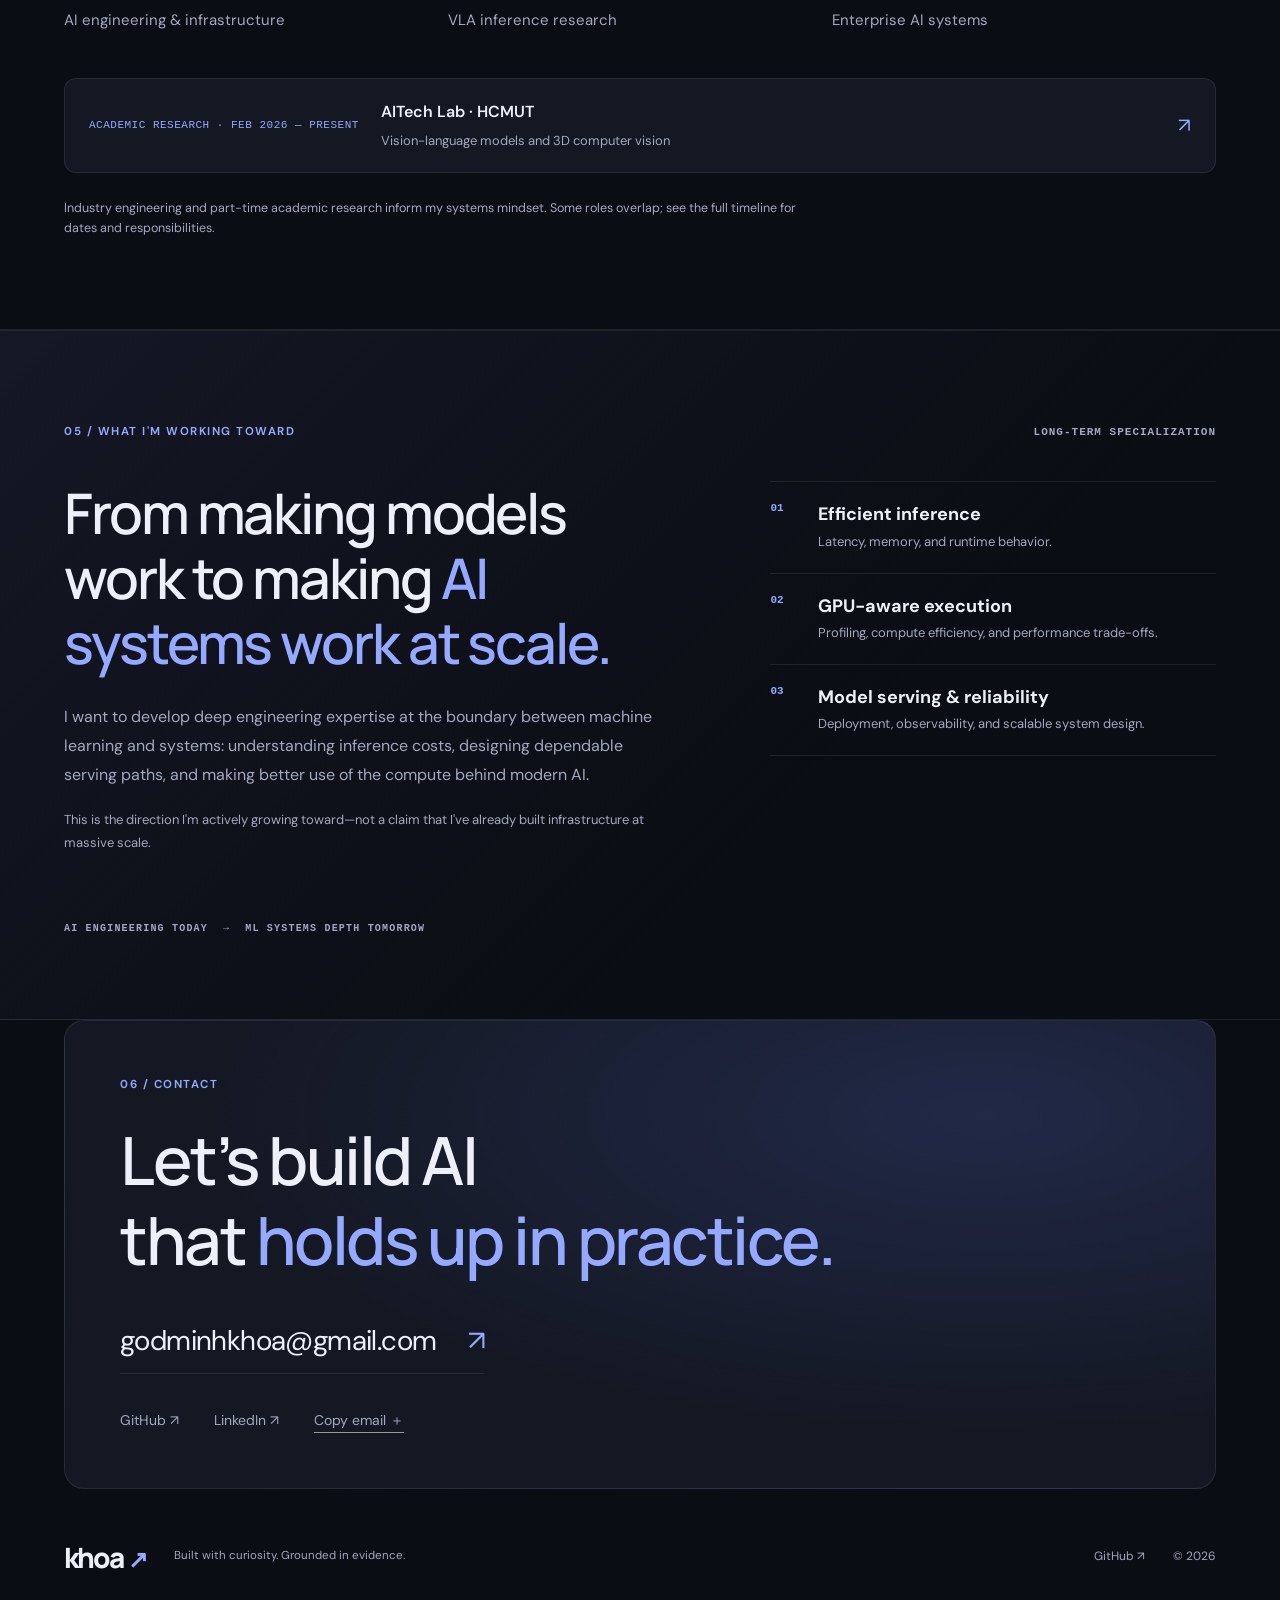
==== commit de744a66: "content(portfolio): align EyeCode internship dates and add AITech Lab research" ====
--- a/index.html
+++ b/index.html
@@ -27,7 +27,7 @@
 <div class="story-step"><span>02</span><div><h3>Understand the model</h3><p>Multimodal reasoning, computer vision, and evidence-led experimentation.</p></div></div>
 <div class="story-step"><span>03</span><div><h3>Think in systems</h3><p>What happens between a model's output and a dependable, efficient AI service?</p></div></div>
 <div class="story-path-foot">LEARNING THROUGH ENGINEERING × RESEARCH</div>
-</div></section><div class="evidence-heading"><p class="eyebrow">02 / SELECTED EVIDENCE</p><p>Grounded achievements, not just a technology list.</p></div><section class="proof-strip" aria-label="Highlights"><div><strong>ACCV 2026</strong><span>Accepted research paper · MonoLaDN</span></div><div><strong>#6</strong><span>VLSP 2026 · ViTNumChart, private rank (reported in the project repository)</span></div><div><strong>Runner-up</strong><span><a href="projects/aeroeyes.html">Zalo AI Challenge 2025 · AeroEyes, joint 2nd place</a></span></div><div><strong>82.03%</strong><span>LRLPR-26 recognition · post-competition evaluation, not an official rank</span></div></section><section class="section work-hub" id="work"><div class="section-heading"><div><p class="eyebrow">03 / SELECTED WORK</p><h2>Work that shaped my thinking.</h2></div><p>From research and evaluated challenges to AI systems built for real workflows.</p></div><div class="work-filter-bar" role="group" aria-label="Filter work by activity type"><button type="button" data-filter="all" aria-pressed="true">All<span>06</span></button><button type="button" data-filter="research" aria-pressed="false">Research<span>01</span></button><button type="button" data-filter="industry" aria-pressed="false">Industry<span>02</span></button><button type="button" data-filter="challenge" aria-pressed="false">Challenge<span>03</span></button></div><p class="filter-summary" id="filter-status" role="status">All work · 6 entries</p><div class="activity-grid"><a class="activity-card" data-category="challenge" href="projects/lrlpr.html"><div class="activity-image showcase-cover"><img src="assets/projects/lrlpr-showcase_hero.svg" alt="LRLPR-26 research visual: five low-resolution frames, one plate, 82.03% released-test recognition" loading="lazy"><span>Research showcase</span></div><div class="activity-copy"><p class="activity-meta"><span class="category-pill category-challenge">Challenge</span><span>↗</span></p><h3>Multi-frame License Plate Recognition</h3><p>A multi-frame recognition system combining shared visual encoding, autoregressive decoding, and step-synchronous ensembling.</p><small>LRLPR-26 · Post-competition</small><div class="card-results"><div><strong>82.03%</strong><span>test recognition</span></div><div><strong>3,000</strong><span>test tracks</span></div><div><strong>No rank</strong><span>post-competition</span></div></div></div></a><a class="activity-card" data-category="challenge" href="projects/vitnumchart.html"><div class="activity-image showcase-cover"><img src="assets/projects/vitnumchart-showcase_hero.svg" alt="ViTNumChart research visual: financial text tables and charts to an executable DSL, 72.46% private Program Accuracy" loading="lazy"><span>Research showcase</span></div><div class="activity-copy"><p class="activity-meta"><span class="category-pill category-challenge">Challenge</span><span>↗</span></p><h3>ViTNumChart</h3><p>Program-based numerical reasoning over Vietnamese financial text, tables, and charts using a fine-tuned vision-language model.</p><small>VLSP 2026 · Shared task</small><div class="card-results"><div><strong>72.46%</strong><span>private PA</span></div><div><strong>#6</strong><span>private rank¹</span></div><div><strong>#4</strong><span>public rank¹</span></div></div></div></a><a class="activity-card" data-category="research" href="projects/monoladn.html"><div class="activity-image original-media"><img src="assets/projects/monoladn-fig3.png" alt="MonoLaDN — Original paper · Figure 3" loading="lazy"><span>Original paper · Figure 3</span></div><div class="activity-copy"><p class="activity-meta"><span class="category-pill category-research">Research</span><span>↗</span></p><h3>MonoLaDN</h3><p>Language-guided training for monocular 3D object detection. My contribution focused on generating structured 3D reasoning with vision-language models.</p><small>ACCV 2026 · Accepted</small><div class="card-results"><div><strong>20.45</strong><span>KITTI mod. AP₃D · whole method</span></div><div><strong>+1.73</strong><span>vs. MonoDGP · whole method</span></div><div><strong>42.4 ms</strong><span>same runtime</span></div></div></div></a><a class="activity-card" data-category="challenge" href="projects/aeroeyes.html"><div class="activity-image original-media"><img src="assets/projects/zalo-runner-up.jpg" alt="Zalo AI Challenge 2025 award ceremony: the AeroEyes runner-up team on stage" loading="lazy"><span>Award ceremony</span></div><div class="activity-copy"><p class="activity-meta"><span class="category-pill category-challenge">Challenge</span><span>↗</span></p><h3>Zalo AI Challenge · AeroEyes</h3><p>Runner-up, joint second place in the AeroEyes track, with team IUH_AIers_K16.</p><small>Zalo AI Challenge 2025 · Runner-up</small><div class="card-results"><div><strong>Runner-up</strong><span>joint · AeroEyes track</span></div><div><strong>1,060</strong><span>teams, two tracks</span></div><div><strong>Dec 2025</strong><span>Zalo AI Summit</span></div></div></div></a><a class="activity-card" data-category="industry" href="projects/compliance.html"><div class="activity-image "><img src="assets/projects/compliance.svg" alt="RFI & compliance intelligence — Method illustration" loading="lazy"><span>Method illustration</span></div><div class="activity-copy"><p class="activity-meta"><span class="category-pill category-industry">Industry</span><span>↗</span></p><h3>Enterprise RFI &amp; Compliance Intelligence</h3><p>An evidence-grounded document intelligence platform combining requirement extraction, hybrid retrieval, structured assessments, and human review.</p><small>AgileMark · 2026</small></div></a><a class="activity-card" data-category="industry" href="projects/customer-support.html"><div class="activity-image "><img src="assets/projects/support.svg" alt="AI customer support — Method illustration" loading="lazy"><span>Method illustration</span></div><div class="activity-copy"><p class="activity-meta"><span class="category-pill category-industry">Industry</span><span>↗</span></p><h3>AI Customer Support Automation</h3><p>A Zalo OA support system combining retrieval-grounded responses, workflow automation, and escalation to human operators.</p><small>Fizo · 2025–present</small></div></a></div><p class="rank-footnote">¹ ViTNumChart ranks are recorded in the project repository. LRLPR is a post-competition evaluation and has no official placement.</p><div class="work-empty" hidden><p>No work in this category yet.</p></div></section><section class="career-preview section"><div class="section-heading"><div><p class="eyebrow">04 / PROFESSIONAL JOURNEY</p><h2>Learning by building.</h2></div><a class="text-link" href="career.html">Open full timeline ↗</a></div><div class="career-glance"><a href="career.html#fizo"><span>FEB 2025 — PRESENT</span><h3>Fizo</h3><p>AI engineering & infrastructure</p></a><a href="career.html#eyecode"><span>JUN — AUG 2026</span><h3>EyeCode Tech</h3><p>VLA inference research</p></a><a href="career.html#agilemark"><span>JUL 2026 — PRESENT</span><h3>AgileMark</h3><p>Enterprise AI systems</p></a></div><p class="timeline-note">Industry engineering and inference-focused research inform the systems mindset I am developing. Roles overlap in time; dates are detailed in the full timeline.</p></section><section class="direction-section section" id="direction" aria-labelledby="direction-title">
+</div></section><div class="evidence-heading"><p class="eyebrow">02 / SELECTED EVIDENCE</p><p>Grounded achievements, not just a technology list.</p></div><section class="proof-strip" aria-label="Highlights"><div><strong>ACCV 2026</strong><span>Accepted research paper · MonoLaDN</span></div><div><strong>#6</strong><span>VLSP 2026 · ViTNumChart, private rank (reported in the project repository)</span></div><div><strong>Runner-up</strong><span><a href="projects/aeroeyes.html">Zalo AI Challenge 2025 · AeroEyes, joint 2nd place</a></span></div><div><strong>82.03%</strong><span>LRLPR-26 recognition · post-competition evaluation, not an official rank</span></div></section><section class="section work-hub" id="work"><div class="section-heading"><div><p class="eyebrow">03 / SELECTED WORK</p><h2>Work that shaped my thinking.</h2></div><p>From research and evaluated challenges to AI systems built for real workflows.</p></div><div class="work-filter-bar" role="group" aria-label="Filter work by activity type"><button type="button" data-filter="all" aria-pressed="true">All<span>06</span></button><button type="button" data-filter="research" aria-pressed="false">Research<span>01</span></button><button type="button" data-filter="industry" aria-pressed="false">Industry<span>02</span></button><button type="button" data-filter="challenge" aria-pressed="false">Challenge<span>03</span></button></div><p class="filter-summary" id="filter-status" role="status">All work · 6 entries</p><div class="activity-grid"><a class="activity-card" data-category="challenge" href="projects/lrlpr.html"><div class="activity-image showcase-cover"><img src="assets/projects/lrlpr-showcase_hero.svg" alt="LRLPR-26 research visual: five low-resolution frames, one plate, 82.03% released-test recognition" loading="lazy"><span>Research showcase</span></div><div class="activity-copy"><p class="activity-meta"><span class="category-pill category-challenge">Challenge</span><span>↗</span></p><h3>Multi-frame License Plate Recognition</h3><p>A multi-frame recognition system combining shared visual encoding, autoregressive decoding, and step-synchronous ensembling.</p><small>LRLPR-26 · Post-competition</small><div class="card-results"><div><strong>82.03%</strong><span>test recognition</span></div><div><strong>3,000</strong><span>test tracks</span></div><div><strong>No rank</strong><span>post-competition</span></div></div></div></a><a class="activity-card" data-category="challenge" href="projects/vitnumchart.html"><div class="activity-image showcase-cover"><img src="assets/projects/vitnumchart-showcase_hero.svg" alt="ViTNumChart research visual: financial text tables and charts to an executable DSL, 72.46% private Program Accuracy" loading="lazy"><span>Research showcase</span></div><div class="activity-copy"><p class="activity-meta"><span class="category-pill category-challenge">Challenge</span><span>↗</span></p><h3>ViTNumChart</h3><p>Program-based numerical reasoning over Vietnamese financial text, tables, and charts using a fine-tuned vision-language model.</p><small>VLSP 2026 · Shared task</small><div class="card-results"><div><strong>72.46%</strong><span>private PA</span></div><div><strong>#6</strong><span>private rank¹</span></div><div><strong>#4</strong><span>public rank¹</span></div></div></div></a><a class="activity-card" data-category="research" href="projects/monoladn.html"><div class="activity-image original-media"><img src="assets/projects/monoladn-fig3.png" alt="MonoLaDN — Original paper · Figure 3" loading="lazy"><span>Original paper · Figure 3</span></div><div class="activity-copy"><p class="activity-meta"><span class="category-pill category-research">Research</span><span>↗</span></p><h3>MonoLaDN</h3><p>Language-guided training for monocular 3D object detection. My contribution focused on generating structured 3D reasoning with vision-language models.</p><small>ACCV 2026 · Accepted</small><div class="card-results"><div><strong>20.45</strong><span>KITTI mod. AP₃D · whole method</span></div><div><strong>+1.73</strong><span>vs. MonoDGP · whole method</span></div><div><strong>42.4 ms</strong><span>same runtime</span></div></div></div></a><a class="activity-card" data-category="challenge" href="projects/aeroeyes.html"><div class="activity-image original-media"><img src="assets/projects/zalo-runner-up.jpg" alt="Zalo AI Challenge 2025 award ceremony: the AeroEyes runner-up team on stage" loading="lazy"><span>Award ceremony</span></div><div class="activity-copy"><p class="activity-meta"><span class="category-pill category-challenge">Challenge</span><span>↗</span></p><h3>Zalo AI Challenge · AeroEyes</h3><p>Runner-up, joint second place in the AeroEyes track, with team IUH_AIers_K16.</p><small>Zalo AI Challenge 2025 · Runner-up</small><div class="card-results"><div><strong>Runner-up</strong><span>joint · AeroEyes track</span></div><div><strong>1,060</strong><span>teams, two tracks</span></div><div><strong>Dec 2025</strong><span>Zalo AI Summit</span></div></div></div></a><a class="activity-card" data-category="industry" href="projects/compliance.html"><div class="activity-image "><img src="assets/projects/compliance.svg" alt="RFI & compliance intelligence — Method illustration" loading="lazy"><span>Method illustration</span></div><div class="activity-copy"><p class="activity-meta"><span class="category-pill category-industry">Industry</span><span>↗</span></p><h3>Enterprise RFI &amp; Compliance Intelligence</h3><p>An evidence-grounded document intelligence platform combining requirement extraction, hybrid retrieval, structured assessments, and human review.</p><small>AgileMark · 2026</small></div></a><a class="activity-card" data-category="industry" href="projects/customer-support.html"><div class="activity-image "><img src="assets/projects/support.svg" alt="AI customer support — Method illustration" loading="lazy"><span>Method illustration</span></div><div class="activity-copy"><p class="activity-meta"><span class="category-pill category-industry">Industry</span><span>↗</span></p><h3>AI Customer Support Automation</h3><p>A Zalo OA support system combining retrieval-grounded responses, workflow automation, and escalation to human operators.</p><small>Fizo · 2025–present</small></div></a></div><p class="rank-footnote">¹ ViTNumChart ranks are recorded in the project repository. LRLPR is a post-competition evaluation and has no official placement.</p><div class="work-empty" hidden><p>No work in this category yet.</p></div></section><section class="career-preview section"><div class="section-heading"><div><p class="eyebrow">04 / PROFESSIONAL JOURNEY</p><h2>Learning by building.</h2></div><a class="text-link" href="career.html">Open full timeline ↗</a></div><div class="career-glance"><a href="career.html#fizo"><span>FEB 2025 — PRESENT</span><h3>Fizo</h3><p>AI engineering & infrastructure</p></a><a href="career.html#eyecode"><span>APR — AUG 2026</span><h3>EyeCode Tech</h3><p>VLA inference research</p></a><a href="career.html#agilemark"><span>JUL 2026 — PRESENT</span><h3>AgileMark</h3><p>Enterprise AI systems</p></a></div><a class="research-affiliation" href="career.html#aitech"><span class="research-affiliation-meta">ACADEMIC RESEARCH · FEB 2026 — PRESENT</span><span class="research-affiliation-body"><strong>AITech Lab · HCMUT</strong><small>Vision-language models and 3D computer vision</small></span><span class="research-affiliation-arrow" aria-hidden="true">↗</span></a><p class="timeline-note">Industry engineering and part-time academic research inform my systems mindset. Some roles overlap; see the full timeline for dates and responsibilities.</p></section><section class="direction-section section" id="direction" aria-labelledby="direction-title">
 <div class="direction-header"><p class="eyebrow">05 / WHAT I'M WORKING TOWARD</p><span>LONG-TERM SPECIALIZATION</span></div>
 <div class="direction-layout"><div class="direction-copy"><h2 id="direction-title">From making models work to making <em>AI systems work at scale.</em></h2>
 <p>I want to develop deep engineering expertise at the boundary between machine learning and systems: understanding inference costs, designing dependable serving paths, and making better use of the compute behind modern AI.</p>
--- a/assets/site.css
+++ b/assets/site.css
@@ -877,3 +877,23 @@
 .career-bridge{padding:19px;display:block}
 .career-bridge p{margin:10px 0}
 }
+
+/* AITech is academic research, presented separately from industry employment. */
+.academic-research{margin-top:32px}
+.academic-research .timeline-entry{padding-top:32px}
+.career-lane>.timeline-entry:last-of-type{border-left-color:transparent}
+.research-affiliation{display:flex;align-items:center;gap:22px;flex-wrap:wrap;border:1px solid var(--line);border-radius:12px;background:var(--surface);padding:20px 24px;margin-top:30px;transition:border-color .2s,transform .2s}
+.research-affiliation:hover{border-color:var(--blue);transform:translateY(-2px)}
+.research-affiliation:focus-visible{outline:2px solid var(--blue);outline-offset:3px}
+.research-affiliation-meta{font:11px monospace;color:var(--blue);letter-spacing:.5px}
+.research-affiliation-body{display:flex;flex:1;min-width:195px;flex-direction:column;gap:5px}
+.research-affiliation-body strong{font-size:16px;font-weight:600}
+.research-affiliation-body small{font-size:13px;color:var(--muted)}
+.research-affiliation-arrow{font-size:20px;color:var(--blue)}
+@media(max-width:640px){
+  .research-affiliation{gap:10px 18px;padding:19px}
+  .research-affiliation-meta{width:100%;font-size:10px}
+  .research-affiliation-body strong{font-size:15px}
+  .research-affiliation-body small{font-size:12px}
+  .academic-research{margin-top:24px}
+}
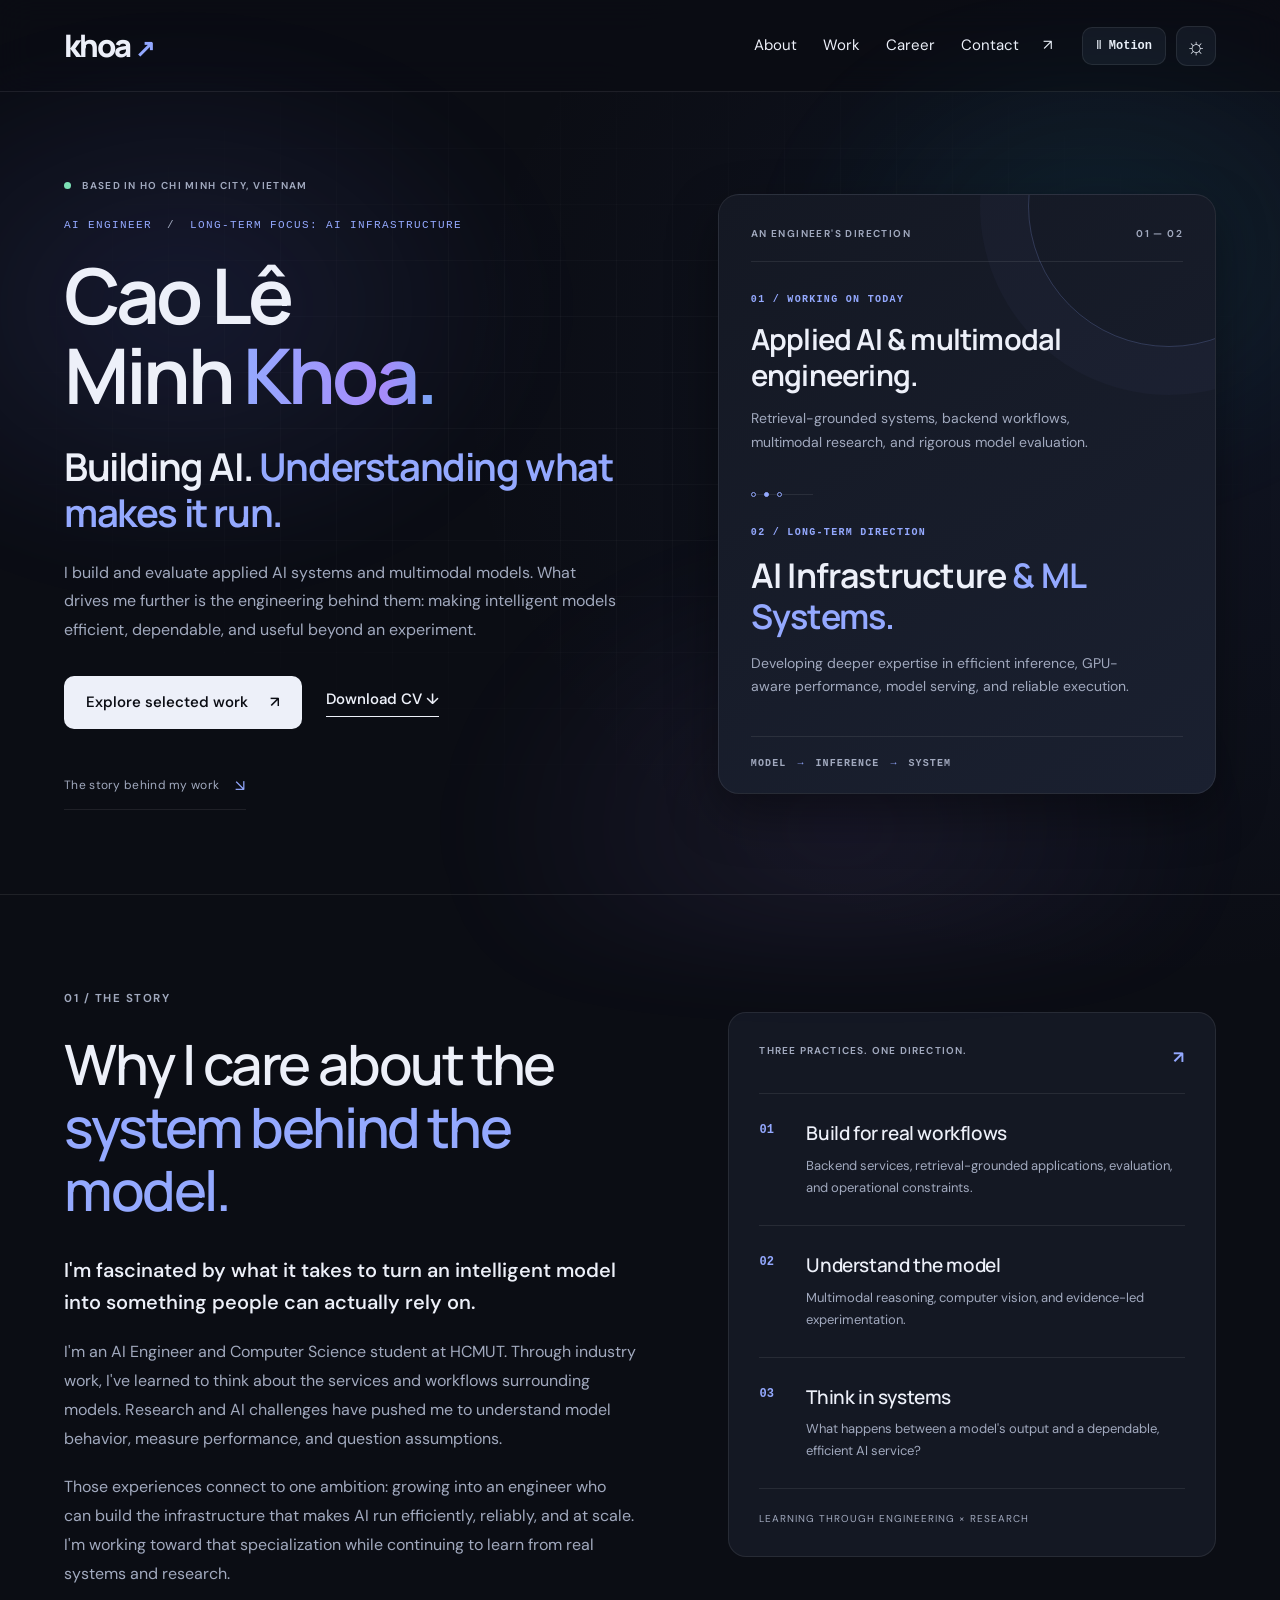
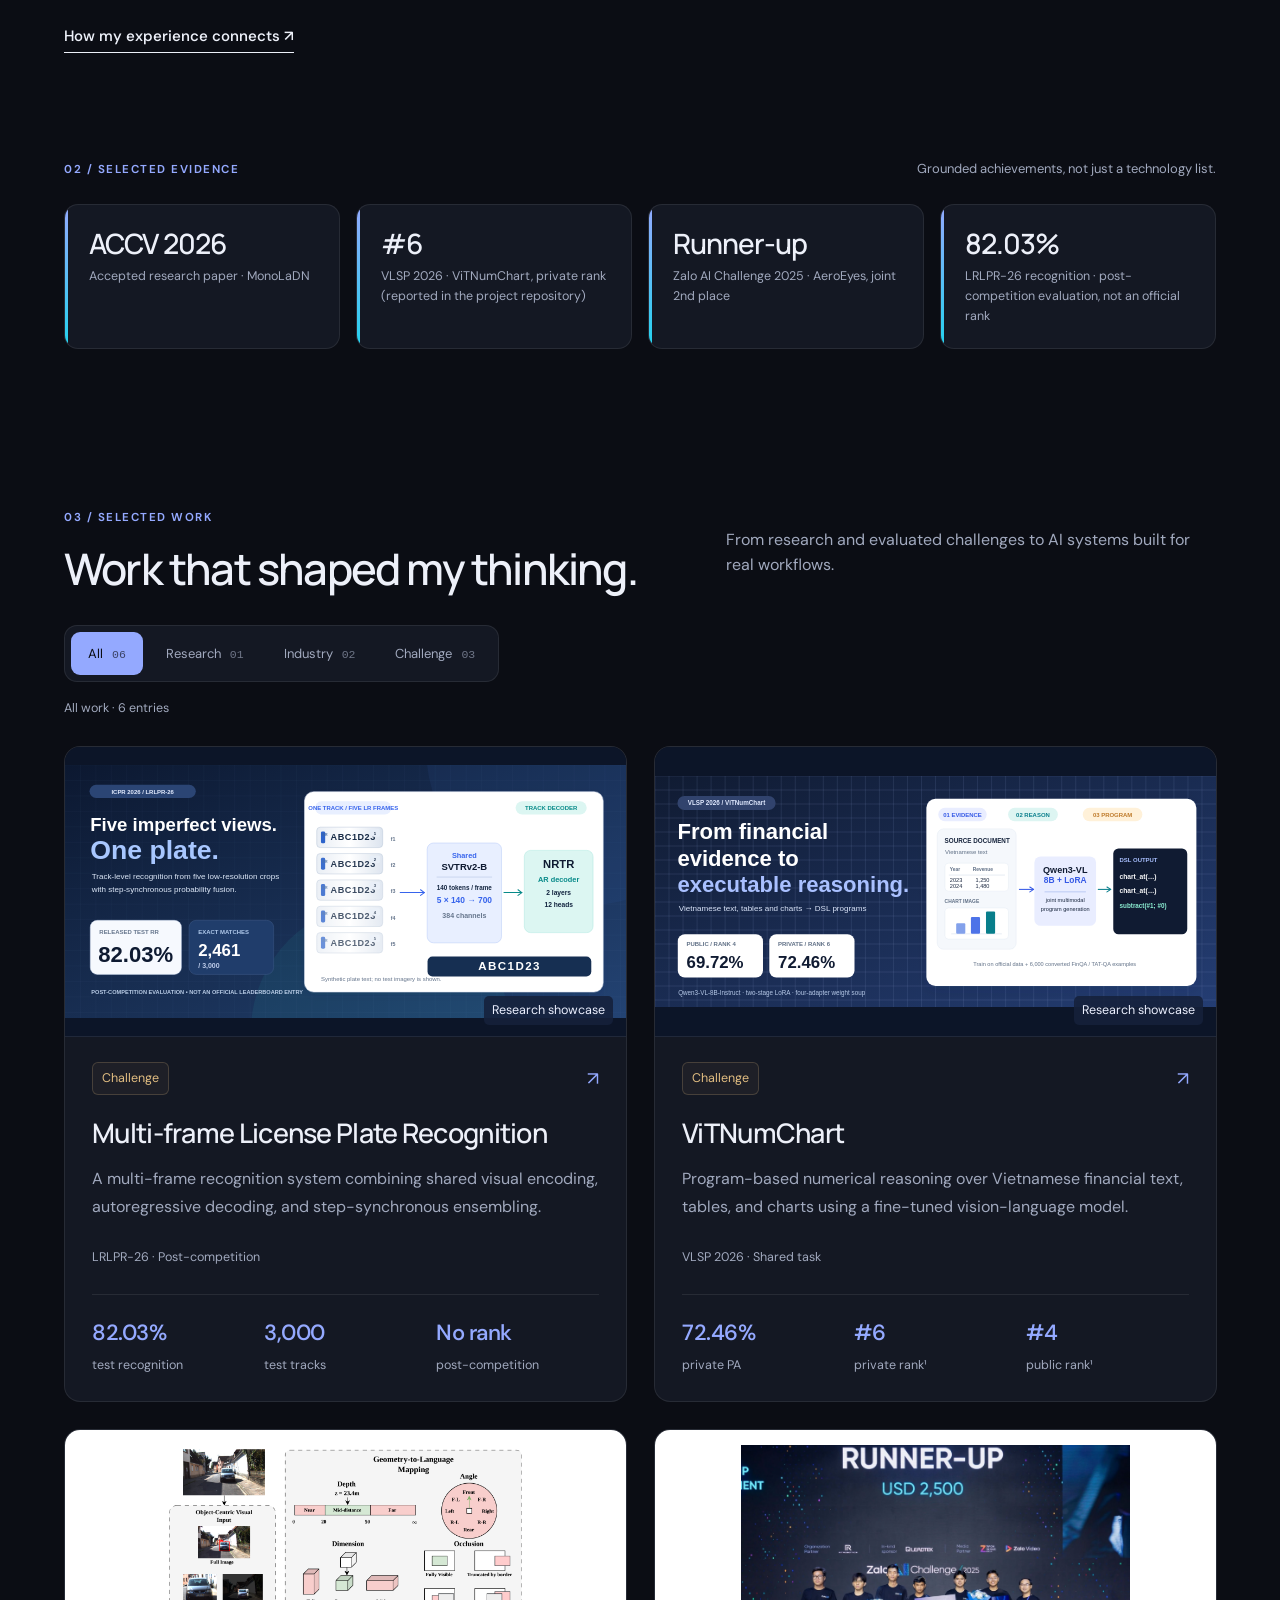
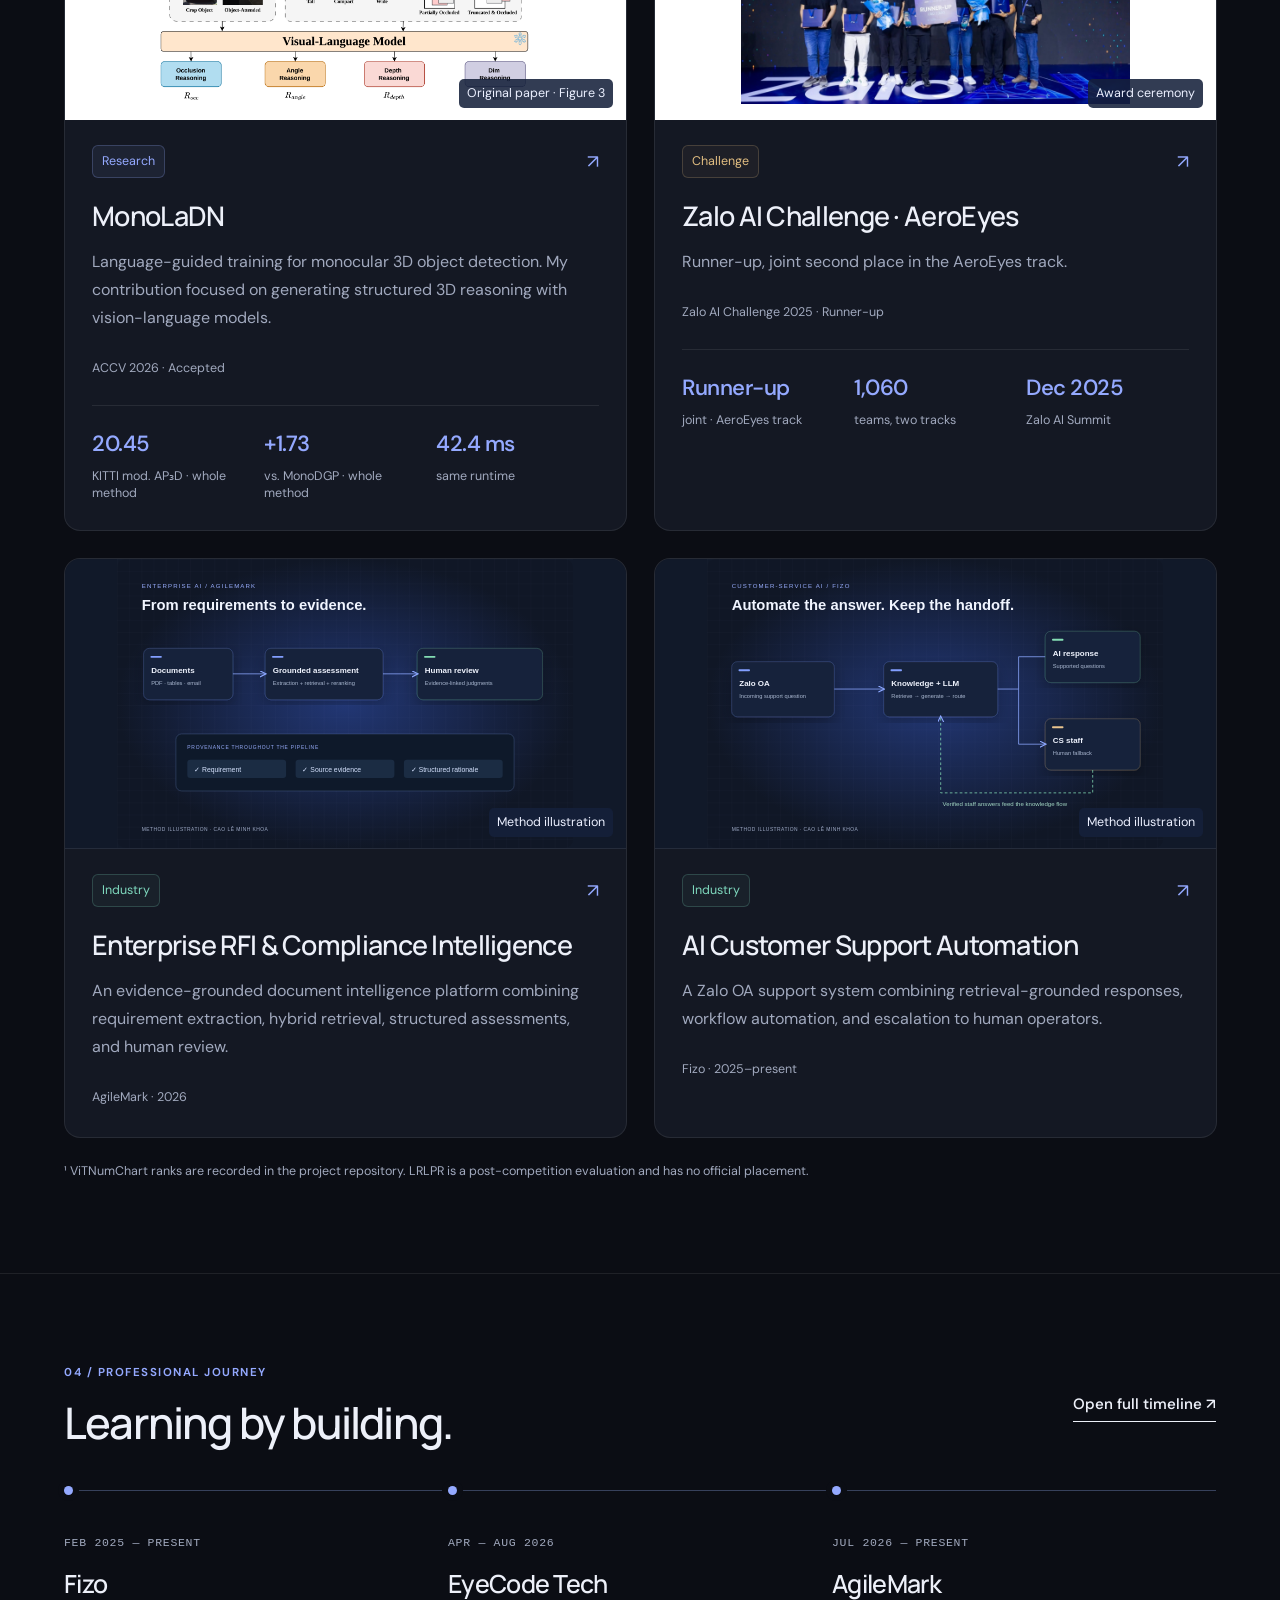
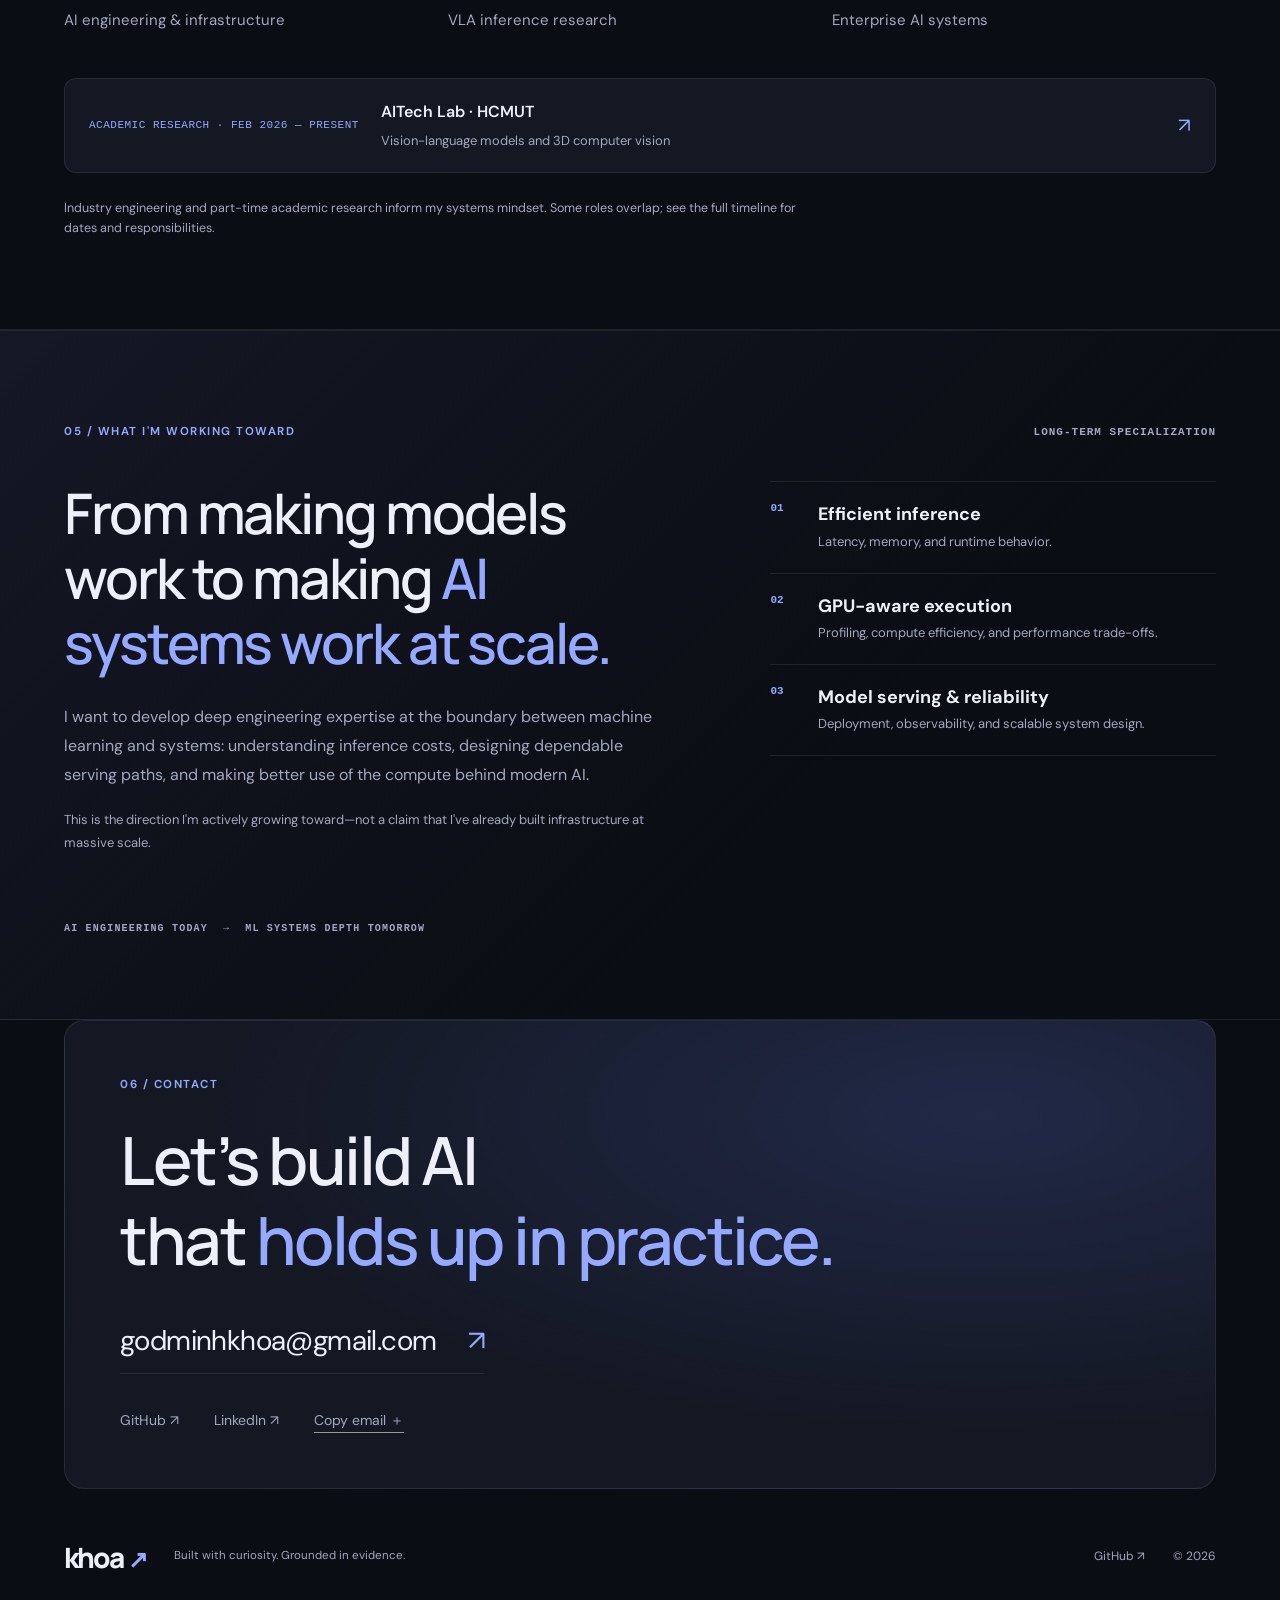
==== commit d63c1713: "Remove team name from public portfolio" ====
--- a/index.html
+++ b/index.html
@@ -27,7 +27,7 @@
 <div class="story-step"><span>02</span><div><h3>Understand the model</h3><p>Multimodal reasoning, computer vision, and evidence-led experimentation.</p></div></div>
 <div class="story-step"><span>03</span><div><h3>Think in systems</h3><p>What happens between a model's output and a dependable, efficient AI service?</p></div></div>
 <div class="story-path-foot">LEARNING THROUGH ENGINEERING × RESEARCH</div>
-</div></section><div class="evidence-heading"><p class="eyebrow">02 / SELECTED EVIDENCE</p><p>Grounded achievements, not just a technology list.</p></div><section class="proof-strip" aria-label="Highlights"><div><strong>ACCV 2026</strong><span>Accepted research paper · MonoLaDN</span></div><div><strong>#6</strong><span>VLSP 2026 · ViTNumChart, private rank (reported in the project repository)</span></div><div><strong>Runner-up</strong><span><a href="projects/aeroeyes.html">Zalo AI Challenge 2025 · AeroEyes, joint 2nd place</a></span></div><div><strong>82.03%</strong><span>LRLPR-26 recognition · post-competition evaluation, not an official rank</span></div></section><section class="section work-hub" id="work"><div class="section-heading"><div><p class="eyebrow">03 / SELECTED WORK</p><h2>Work that shaped my thinking.</h2></div><p>From research and evaluated challenges to AI systems built for real workflows.</p></div><div class="work-filter-bar" role="group" aria-label="Filter work by activity type"><button type="button" data-filter="all" aria-pressed="true">All<span>06</span></button><button type="button" data-filter="research" aria-pressed="false">Research<span>01</span></button><button type="button" data-filter="industry" aria-pressed="false">Industry<span>02</span></button><button type="button" data-filter="challenge" aria-pressed="false">Challenge<span>03</span></button></div><p class="filter-summary" id="filter-status" role="status">All work · 6 entries</p><div class="activity-grid"><a class="activity-card" data-category="challenge" href="projects/lrlpr.html"><div class="activity-image showcase-cover"><img src="assets/projects/lrlpr-showcase_hero.svg" alt="LRLPR-26 research visual: five low-resolution frames, one plate, 82.03% released-test recognition" loading="lazy"><span>Research showcase</span></div><div class="activity-copy"><p class="activity-meta"><span class="category-pill category-challenge">Challenge</span><span>↗</span></p><h3>Multi-frame License Plate Recognition</h3><p>A multi-frame recognition system combining shared visual encoding, autoregressive decoding, and step-synchronous ensembling.</p><small>LRLPR-26 · Post-competition</small><div class="card-results"><div><strong>82.03%</strong><span>test recognition</span></div><div><strong>3,000</strong><span>test tracks</span></div><div><strong>No rank</strong><span>post-competition</span></div></div></div></a><a class="activity-card" data-category="challenge" href="projects/vitnumchart.html"><div class="activity-image showcase-cover"><img src="assets/projects/vitnumchart-showcase_hero.svg" alt="ViTNumChart research visual: financial text tables and charts to an executable DSL, 72.46% private Program Accuracy" loading="lazy"><span>Research showcase</span></div><div class="activity-copy"><p class="activity-meta"><span class="category-pill category-challenge">Challenge</span><span>↗</span></p><h3>ViTNumChart</h3><p>Program-based numerical reasoning over Vietnamese financial text, tables, and charts using a fine-tuned vision-language model.</p><small>VLSP 2026 · Shared task</small><div class="card-results"><div><strong>72.46%</strong><span>private PA</span></div><div><strong>#6</strong><span>private rank¹</span></div><div><strong>#4</strong><span>public rank¹</span></div></div></div></a><a class="activity-card" data-category="research" href="projects/monoladn.html"><div class="activity-image original-media"><img src="assets/projects/monoladn-fig3.png" alt="MonoLaDN — Original paper · Figure 3" loading="lazy"><span>Original paper · Figure 3</span></div><div class="activity-copy"><p class="activity-meta"><span class="category-pill category-research">Research</span><span>↗</span></p><h3>MonoLaDN</h3><p>Language-guided training for monocular 3D object detection. My contribution focused on generating structured 3D reasoning with vision-language models.</p><small>ACCV 2026 · Accepted</small><div class="card-results"><div><strong>20.45</strong><span>KITTI mod. AP₃D · whole method</span></div><div><strong>+1.73</strong><span>vs. MonoDGP · whole method</span></div><div><strong>42.4 ms</strong><span>same runtime</span></div></div></div></a><a class="activity-card" data-category="challenge" href="projects/aeroeyes.html"><div class="activity-image original-media"><img src="assets/projects/zalo-runner-up.jpg" alt="Zalo AI Challenge 2025 award ceremony: the AeroEyes runner-up team on stage" loading="lazy"><span>Award ceremony</span></div><div class="activity-copy"><p class="activity-meta"><span class="category-pill category-challenge">Challenge</span><span>↗</span></p><h3>Zalo AI Challenge · AeroEyes</h3><p>Runner-up, joint second place in the AeroEyes track, with team IUH_AIers_K16.</p><small>Zalo AI Challenge 2025 · Runner-up</small><div class="card-results"><div><strong>Runner-up</strong><span>joint · AeroEyes track</span></div><div><strong>1,060</strong><span>teams, two tracks</span></div><div><strong>Dec 2025</strong><span>Zalo AI Summit</span></div></div></div></a><a class="activity-card" data-category="industry" href="projects/compliance.html"><div class="activity-image "><img src="assets/projects/compliance.svg" alt="RFI & compliance intelligence — Method illustration" loading="lazy"><span>Method illustration</span></div><div class="activity-copy"><p class="activity-meta"><span class="category-pill category-industry">Industry</span><span>↗</span></p><h3>Enterprise RFI &amp; Compliance Intelligence</h3><p>An evidence-grounded document intelligence platform combining requirement extraction, hybrid retrieval, structured assessments, and human review.</p><small>AgileMark · 2026</small></div></a><a class="activity-card" data-category="industry" href="projects/customer-support.html"><div class="activity-image "><img src="assets/projects/support.svg" alt="AI customer support — Method illustration" loading="lazy"><span>Method illustration</span></div><div class="activity-copy"><p class="activity-meta"><span class="category-pill category-industry">Industry</span><span>↗</span></p><h3>AI Customer Support Automation</h3><p>A Zalo OA support system combining retrieval-grounded responses, workflow automation, and escalation to human operators.</p><small>Fizo · 2025–present</small></div></a></div><p class="rank-footnote">¹ ViTNumChart ranks are recorded in the project repository. LRLPR is a post-competition evaluation and has no official placement.</p><div class="work-empty" hidden><p>No work in this category yet.</p></div></section><section class="career-preview section"><div class="section-heading"><div><p class="eyebrow">04 / PROFESSIONAL JOURNEY</p><h2>Learning by building.</h2></div><a class="text-link" href="career.html">Open full timeline ↗</a></div><div class="career-glance"><a href="career.html#fizo"><span>FEB 2025 — PRESENT</span><h3>Fizo</h3><p>AI engineering & infrastructure</p></a><a href="career.html#eyecode"><span>APR — AUG 2026</span><h3>EyeCode Tech</h3><p>VLA inference research</p></a><a href="career.html#agilemark"><span>JUL 2026 — PRESENT</span><h3>AgileMark</h3><p>Enterprise AI systems</p></a></div><a class="research-affiliation" href="career.html#aitech"><span class="research-affiliation-meta">ACADEMIC RESEARCH · FEB 2026 — PRESENT</span><span class="research-affiliation-body"><strong>AITech Lab · HCMUT</strong><small>Vision-language models and 3D computer vision</small></span><span class="research-affiliation-arrow" aria-hidden="true">↗</span></a><p class="timeline-note">Industry engineering and part-time academic research inform my systems mindset. Some roles overlap; see the full timeline for dates and responsibilities.</p></section><section class="direction-section section" id="direction" aria-labelledby="direction-title">
+</div></section><div class="evidence-heading"><p class="eyebrow">02 / SELECTED EVIDENCE</p><p>Grounded achievements, not just a technology list.</p></div><section class="proof-strip" aria-label="Highlights"><div><strong>ACCV 2026</strong><span>Accepted research paper · MonoLaDN</span></div><div><strong>#6</strong><span>VLSP 2026 · ViTNumChart, private rank (reported in the project repository)</span></div><div><strong>Runner-up</strong><span><a href="projects/aeroeyes.html">Zalo AI Challenge 2025 · AeroEyes, joint 2nd place</a></span></div><div><strong>82.03%</strong><span>LRLPR-26 recognition · post-competition evaluation, not an official rank</span></div></section><section class="section work-hub" id="work"><div class="section-heading"><div><p class="eyebrow">03 / SELECTED WORK</p><h2>Work that shaped my thinking.</h2></div><p>From research and evaluated challenges to AI systems built for real workflows.</p></div><div class="work-filter-bar" role="group" aria-label="Filter work by activity type"><button type="button" data-filter="all" aria-pressed="true">All<span>06</span></button><button type="button" data-filter="research" aria-pressed="false">Research<span>01</span></button><button type="button" data-filter="industry" aria-pressed="false">Industry<span>02</span></button><button type="button" data-filter="challenge" aria-pressed="false">Challenge<span>03</span></button></div><p class="filter-summary" id="filter-status" role="status">All work · 6 entries</p><div class="activity-grid"><a class="activity-card" data-category="challenge" href="projects/lrlpr.html"><div class="activity-image showcase-cover"><img src="assets/projects/lrlpr-showcase_hero.svg" alt="LRLPR-26 research visual: five low-resolution frames, one plate, 82.03% released-test recognition" loading="lazy"><span>Research showcase</span></div><div class="activity-copy"><p class="activity-meta"><span class="category-pill category-challenge">Challenge</span><span>↗</span></p><h3>Multi-frame License Plate Recognition</h3><p>A multi-frame recognition system combining shared visual encoding, autoregressive decoding, and step-synchronous ensembling.</p><small>LRLPR-26 · Post-competition</small><div class="card-results"><div><strong>82.03%</strong><span>test recognition</span></div><div><strong>3,000</strong><span>test tracks</span></div><div><strong>No rank</strong><span>post-competition</span></div></div></div></a><a class="activity-card" data-category="challenge" href="projects/vitnumchart.html"><div class="activity-image showcase-cover"><img src="assets/projects/vitnumchart-showcase_hero.svg" alt="ViTNumChart research visual: financial text tables and charts to an executable DSL, 72.46% private Program Accuracy" loading="lazy"><span>Research showcase</span></div><div class="activity-copy"><p class="activity-meta"><span class="category-pill category-challenge">Challenge</span><span>↗</span></p><h3>ViTNumChart</h3><p>Program-based numerical reasoning over Vietnamese financial text, tables, and charts using a fine-tuned vision-language model.</p><small>VLSP 2026 · Shared task</small><div class="card-results"><div><strong>72.46%</strong><span>private PA</span></div><div><strong>#6</strong><span>private rank¹</span></div><div><strong>#4</strong><span>public rank¹</span></div></div></div></a><a class="activity-card" data-category="research" href="projects/monoladn.html"><div class="activity-image original-media"><img src="assets/projects/monoladn-fig3.png" alt="MonoLaDN — Original paper · Figure 3" loading="lazy"><span>Original paper · Figure 3</span></div><div class="activity-copy"><p class="activity-meta"><span class="category-pill category-research">Research</span><span>↗</span></p><h3>MonoLaDN</h3><p>Language-guided training for monocular 3D object detection. My contribution focused on generating structured 3D reasoning with vision-language models.</p><small>ACCV 2026 · Accepted</small><div class="card-results"><div><strong>20.45</strong><span>KITTI mod. AP₃D · whole method</span></div><div><strong>+1.73</strong><span>vs. MonoDGP · whole method</span></div><div><strong>42.4 ms</strong><span>same runtime</span></div></div></div></a><a class="activity-card" data-category="challenge" href="projects/aeroeyes.html"><div class="activity-image original-media"><img src="assets/projects/zalo-runner-up.jpg" alt="Zalo AI Challenge 2025 award ceremony: the AeroEyes runner-up team on stage" loading="lazy"><span>Award ceremony</span></div><div class="activity-copy"><p class="activity-meta"><span class="category-pill category-challenge">Challenge</span><span>↗</span></p><h3>Zalo AI Challenge · AeroEyes</h3><p>Runner-up, joint second place in the AeroEyes track.</p><small>Zalo AI Challenge 2025 · Runner-up</small><div class="card-results"><div><strong>Runner-up</strong><span>joint · AeroEyes track</span></div><div><strong>1,060</strong><span>teams, two tracks</span></div><div><strong>Dec 2025</strong><span>Zalo AI Summit</span></div></div></div></a><a class="activity-card" data-category="industry" href="projects/compliance.html"><div class="activity-image "><img src="assets/projects/compliance.svg" alt="RFI & compliance intelligence — Method illustration" loading="lazy"><span>Method illustration</span></div><div class="activity-copy"><p class="activity-meta"><span class="category-pill category-industry">Industry</span><span>↗</span></p><h3>Enterprise RFI &amp; Compliance Intelligence</h3><p>An evidence-grounded document intelligence platform combining requirement extraction, hybrid retrieval, structured assessments, and human review.</p><small>AgileMark · 2026</small></div></a><a class="activity-card" data-category="industry" href="projects/customer-support.html"><div class="activity-image "><img src="assets/projects/support.svg" alt="AI customer support — Method illustration" loading="lazy"><span>Method illustration</span></div><div class="activity-copy"><p class="activity-meta"><span class="category-pill category-industry">Industry</span><span>↗</span></p><h3>AI Customer Support Automation</h3><p>A Zalo OA support system combining retrieval-grounded responses, workflow automation, and escalation to human operators.</p><small>Fizo · 2025–present</small></div></a></div><p class="rank-footnote">¹ ViTNumChart ranks are recorded in the project repository. LRLPR is a post-competition evaluation and has no official placement.</p><div class="work-empty" hidden><p>No work in this category yet.</p></div></section><section class="career-preview section"><div class="section-heading"><div><p class="eyebrow">04 / PROFESSIONAL JOURNEY</p><h2>Learning by building.</h2></div><a class="text-link" href="career.html">Open full timeline ↗</a></div><div class="career-glance"><a href="career.html#fizo"><span>FEB 2025 — PRESENT</span><h3>Fizo</h3><p>AI engineering & infrastructure</p></a><a href="career.html#eyecode"><span>APR — AUG 2026</span><h3>EyeCode Tech</h3><p>VLA inference research</p></a><a href="career.html#agilemark"><span>JUL 2026 — PRESENT</span><h3>AgileMark</h3><p>Enterprise AI systems</p></a></div><a class="research-affiliation" href="career.html#aitech"><span class="research-affiliation-meta">ACADEMIC RESEARCH · FEB 2026 — PRESENT</span><span class="research-affiliation-body"><strong>AITech Lab · HCMUT</strong><small>Vision-language models and 3D computer vision</small></span><span class="research-affiliation-arrow" aria-hidden="true">↗</span></a><p class="timeline-note">Industry engineering and part-time academic research inform my systems mindset. Some roles overlap; see the full timeline for dates and responsibilities.</p></section><section class="direction-section section" id="direction" aria-labelledby="direction-title">
 <div class="direction-header"><p class="eyebrow">05 / WHAT I'M WORKING TOWARD</p><span>LONG-TERM SPECIALIZATION</span></div>
 <div class="direction-layout"><div class="direction-copy"><h2 id="direction-title">From making models work to making <em>AI systems work at scale.</em></h2>
 <p>I want to develop deep engineering expertise at the boundary between machine learning and systems: understanding inference costs, designing dependable serving paths, and making better use of the compute behind modern AI.</p>
